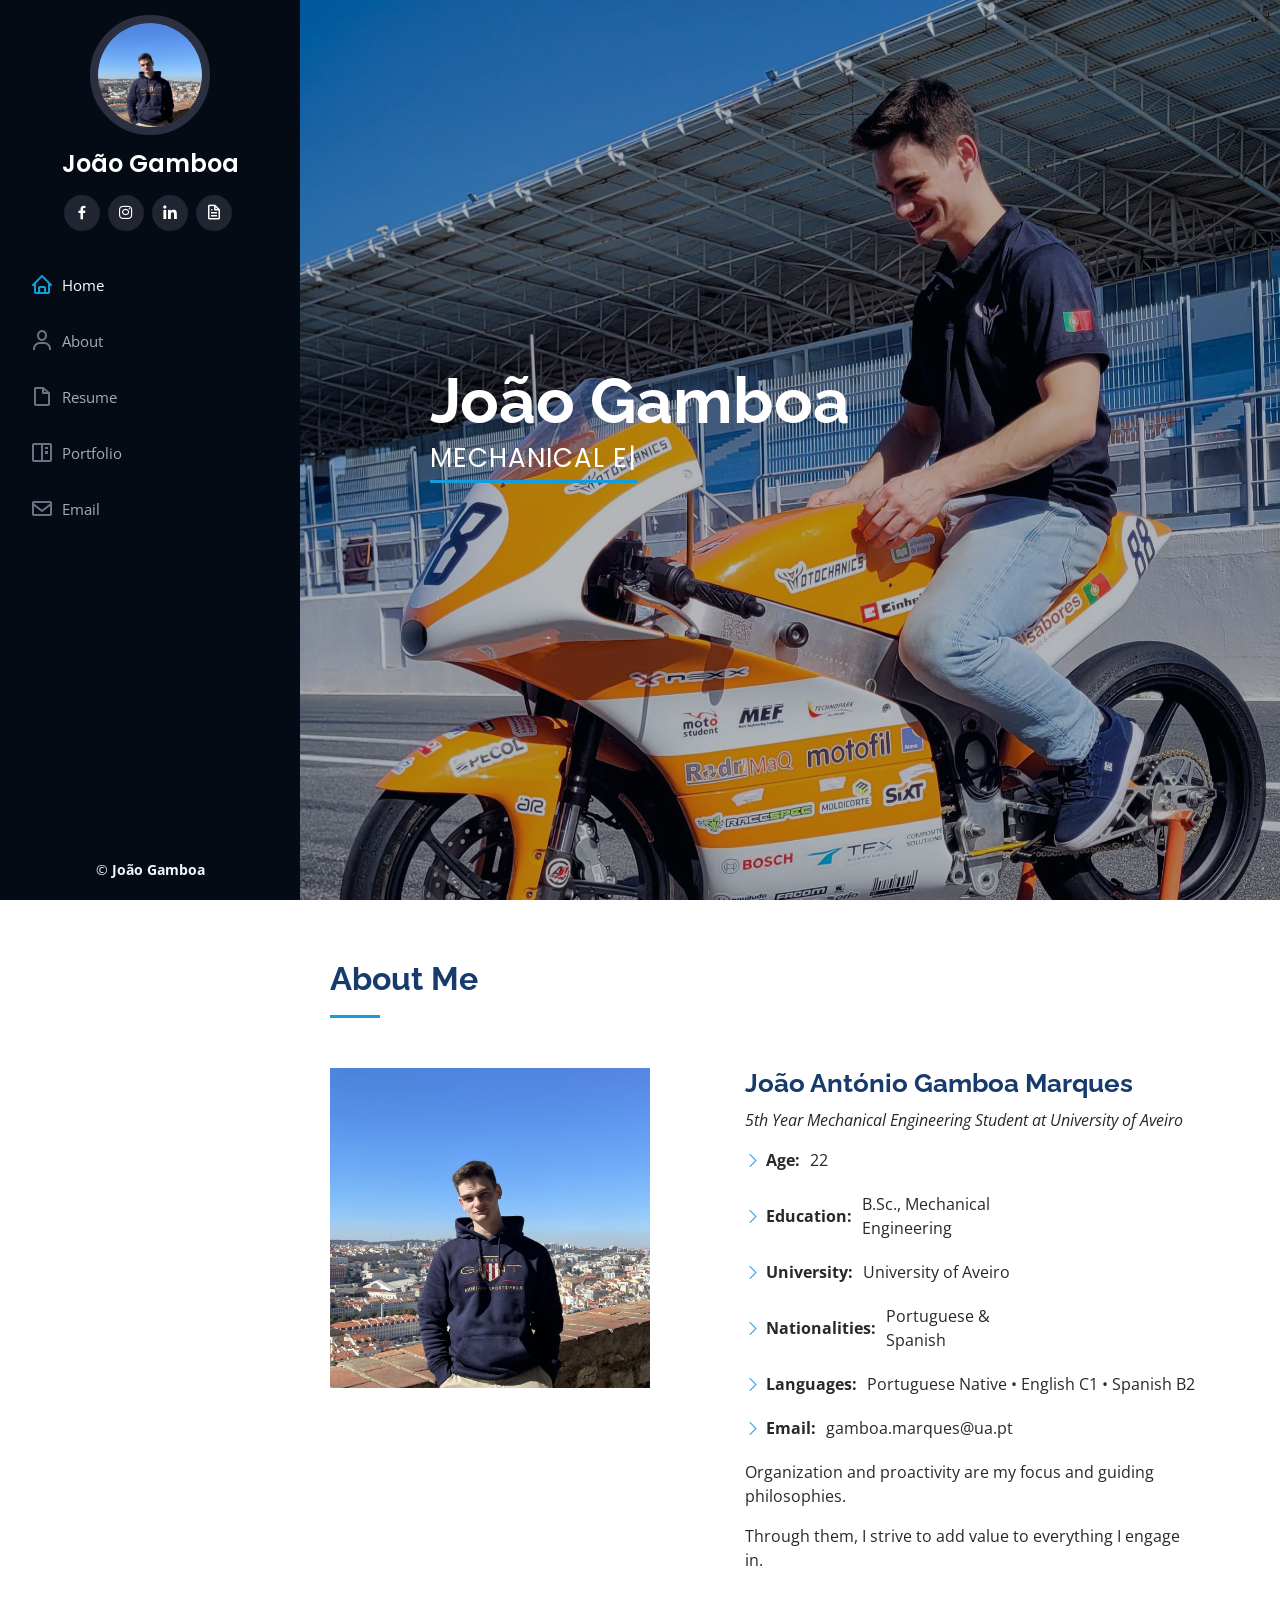
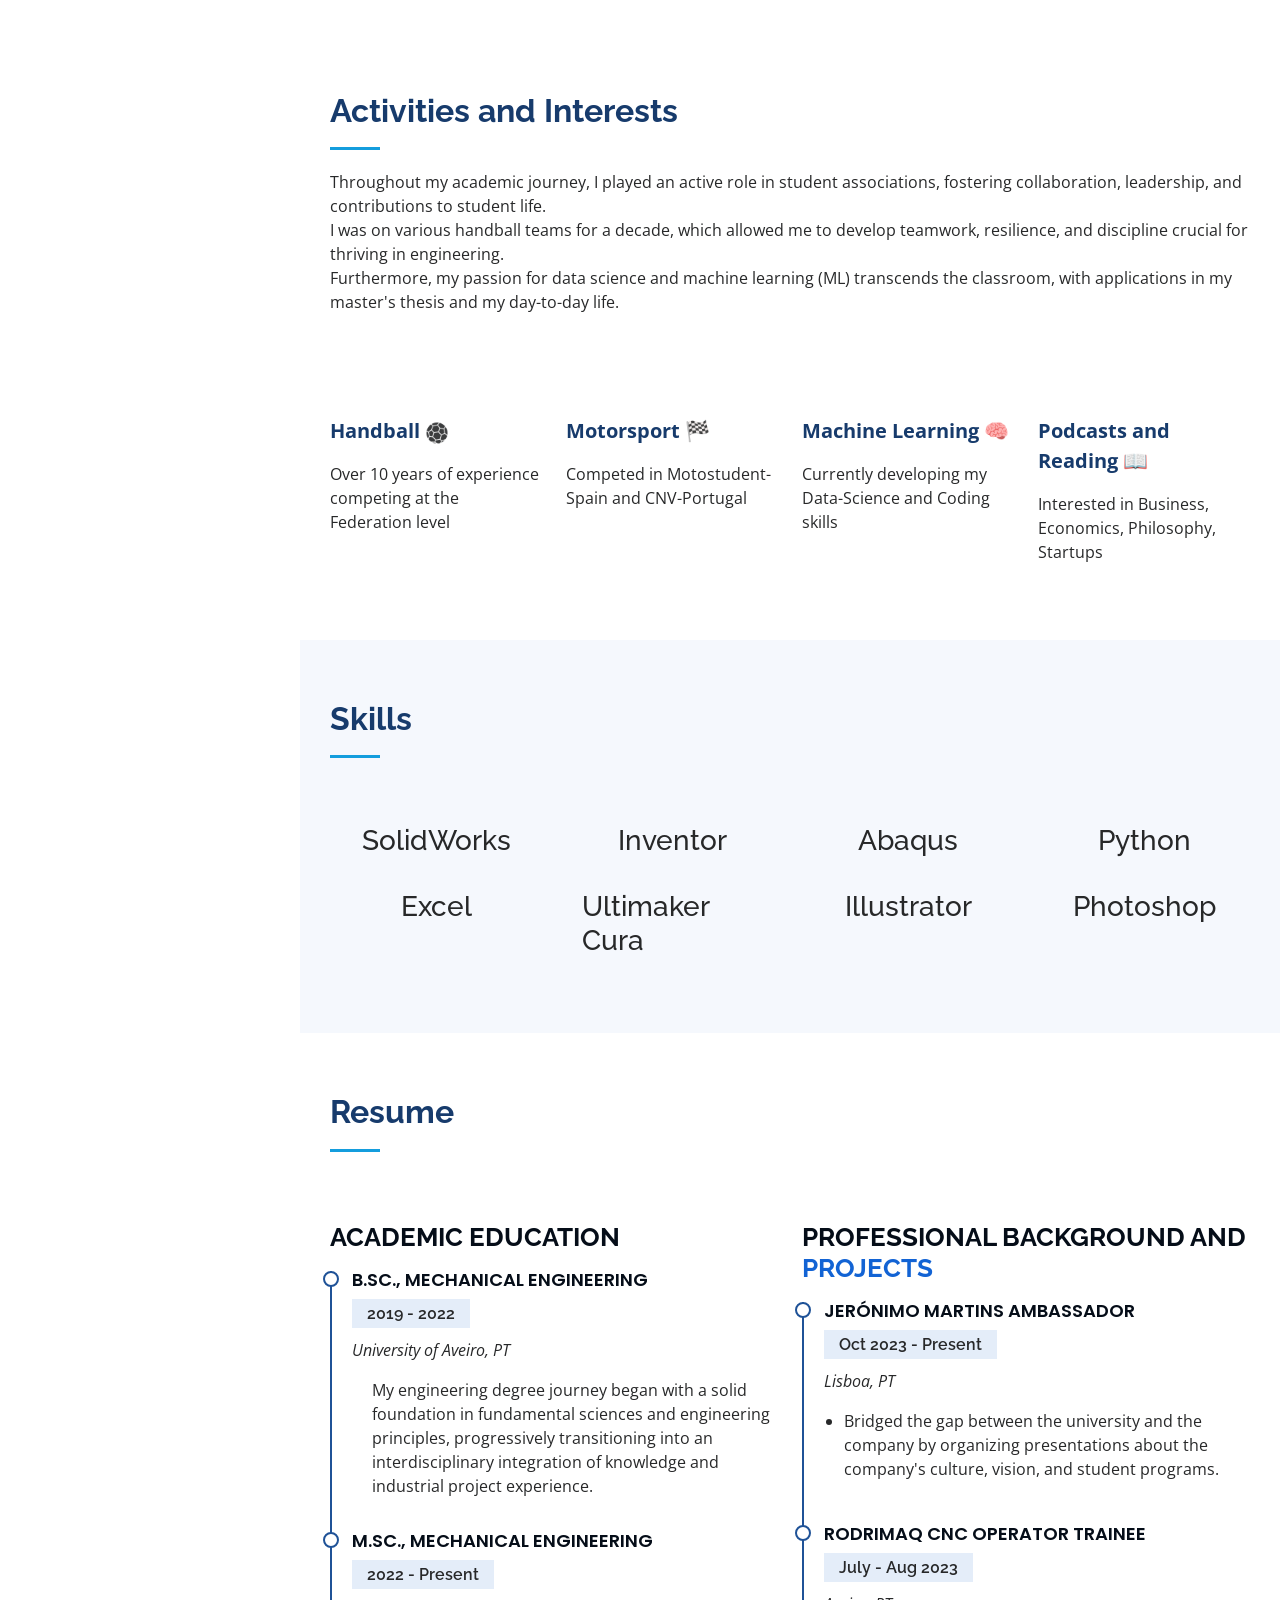
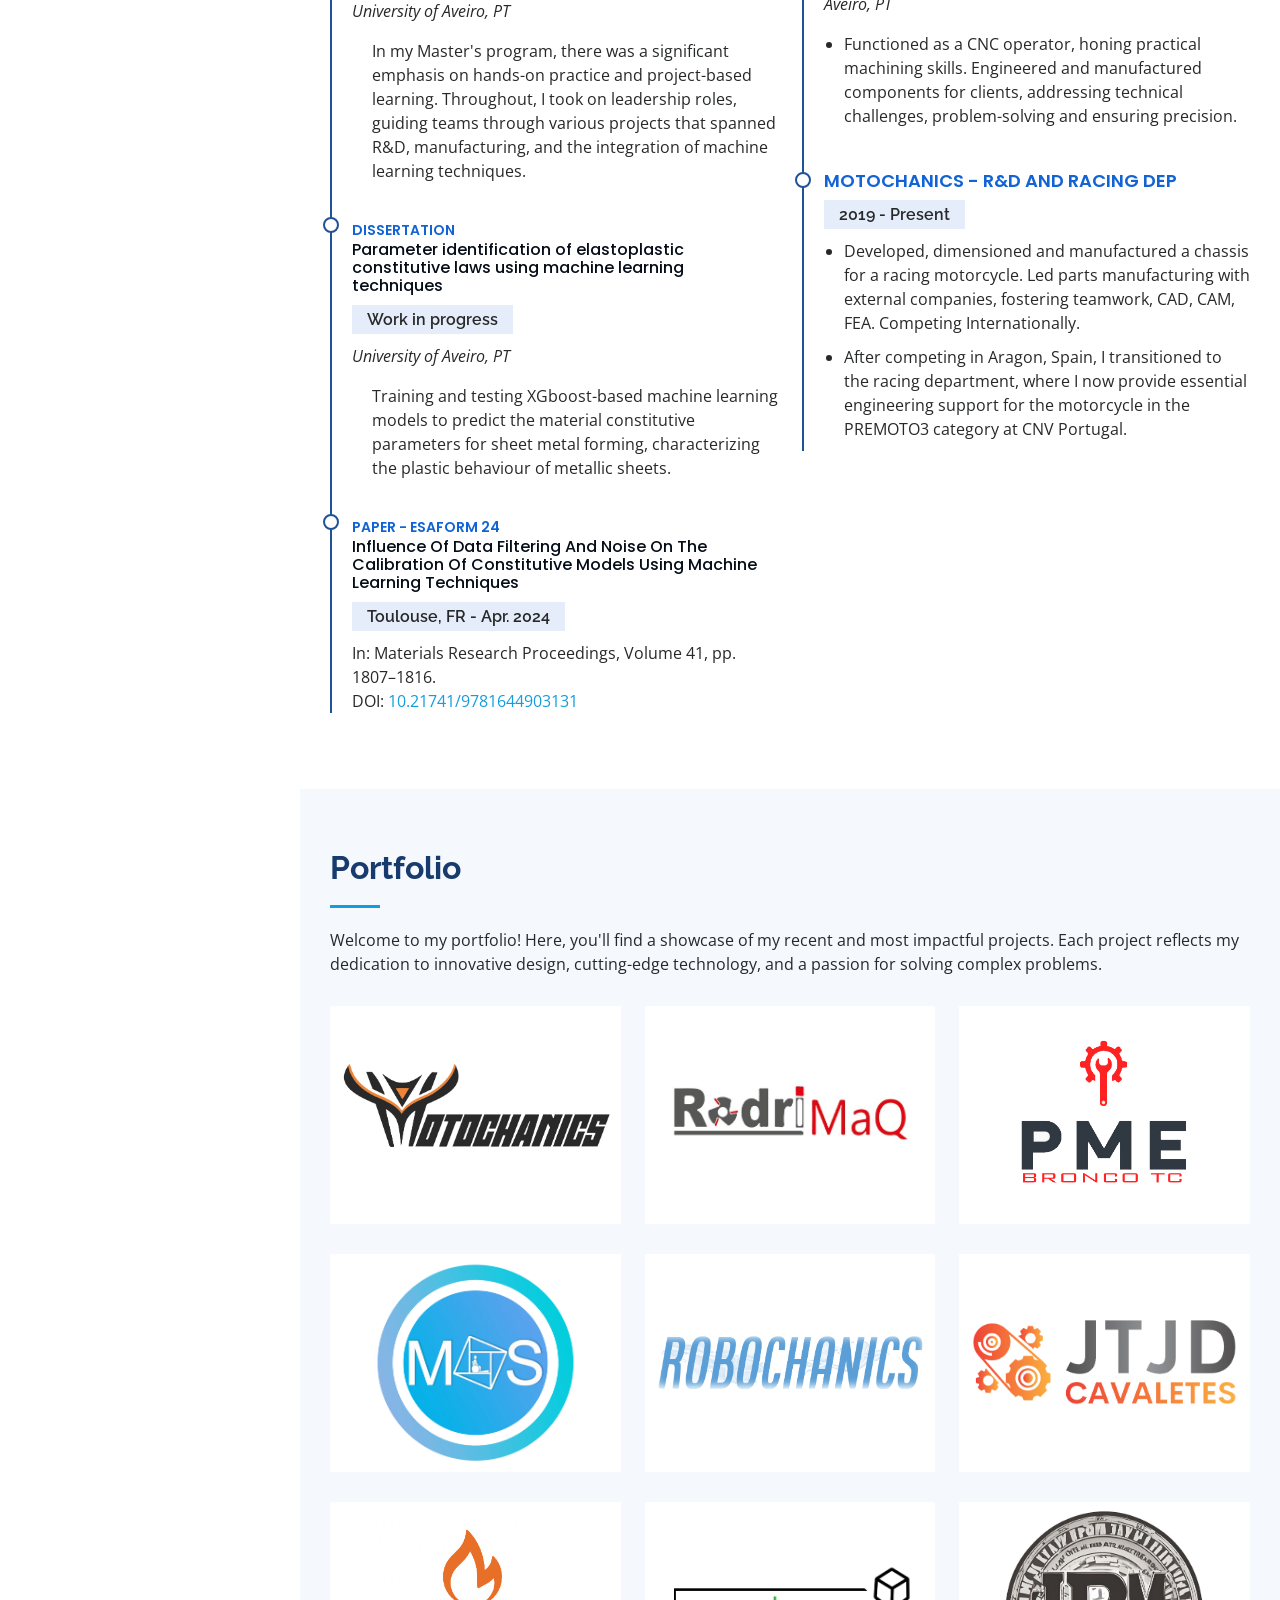
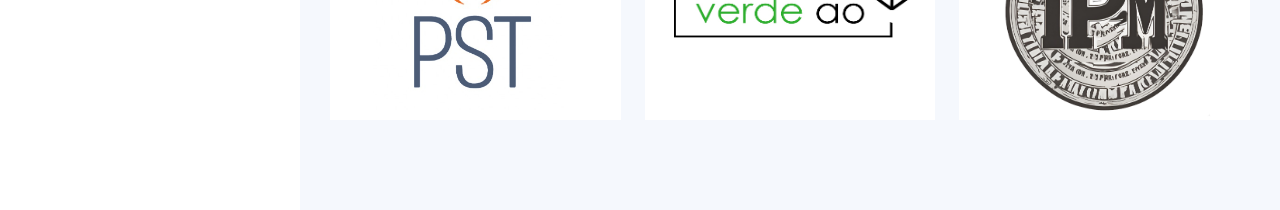
==== index.html @ 4f783ab7 "trtrrt" ====
<!DOCTYPE html>
<html lang="en">

<head>
  

  <meta charset="utf-8">
  <meta content="width=device-width, initial-scale=1.0" name="viewport">

  <title>João Gamboa</title>
  <meta content="" name="description">
  <meta content="" name="keywords">

  <!-- Favicons -->
  <link href="assets/img/favicon.ico" rel="icon">
  <link href="assets/img/apple-touch-icon.png" rel="apple-touch-icon">

  <!-- Google Fonts -->
  <link href="https://fonts.googleapis.com/css?family=Open+Sans:300,300i,400,400i,600,600i,700,700i|Raleway:300,300i,400,400i,500,500i,600,600i,700,700i|Poppins:300,300i,400,400i,500,500i,600,600i,700,700i" rel="stylesheet">

  <!-- Vendor CSS Files -->
  <link href="assets/vendor/aos/aos.css" rel="stylesheet">
  <link href="assets/vendor/bootstrap/css/bootstrap.min.css" rel="stylesheet">
  <link href="assets/vendor/bootstrap-icons/bootstrap-icons.css" rel="stylesheet">
  <link href="assets/vendor/boxicons/css/boxicons.min.css" rel="stylesheet">
  <link href="assets/vendor/glightbox/css/glightbox.min.css" rel="stylesheet">
  <link href="assets/vendor/swiper/swiper-bundle.min.css" rel="stylesheet">

  
  <!-- Template Main CSS File -->
  <link href="assets/css/style.css" rel="stylesheet">

  <!-- =======================================================
  * Template Name: iPortfolio
  * Template URL: https://bootstrapmade.com/iportfolio-bootstrap-portfolio-websites-template/
  * Updated: Mar 17 2024 with Bootstrap v5.3.3
  * Author: BootstrapMade.com
  * License: https://bootstrapmade.com/license/
  ======================================================== -->
</head>

<body>

  <!-- ======= Mobile nav toggle button ======= -->
  <i class="bi bi-list mobile-nav-toggle d-xl-none"></i>

  <!-- ======= Header ======= -->
  <header id="header">
    <div class="d-flex flex-column">

      <div class="profile">
        <img src="assets/img/profile-img.jpeg" alt="" class="img-fluid rounded-circle">
        <h1 class="text-light"><a href="index.html">João Gamboa</a></h1>
        <div class="social-links mt-3 text-center">
          <a href="https://www.facebook.com/joao.gamboa.marques/" class="facebook"><i class="bx bxl-facebook"></i></a>
          <a href="https://www.instagram.com/joao_gamboa/" class="instagram"><i class="bx bxl-instagram"></i></a>
          <a href="https://www.linkedin.com/in/joaogamboam/" class="linkedin"><i class="bx bxl-linkedin"></i></a>
          <!--<a href="mailto:gamboa.marques@ua.pt" class="email"><i class="bx bx-envelope"></i></a>-->
          <a download href="./CV_JoaoGamboa_EN.pdf" class="email"><i class="bx bx-file"></i></a>
        </div>
      </div>

      <nav id="navbar" class="nav-menu navbar">
        <ul>
          <li><a href="#hero" class="nav-link scrollto active"><i class="bx bx-home"></i> <span>Home</span></a></li>
          <li><a href="#about" class="nav-link scrollto"><i class="bx bx-user"></i> <span>About</span></a></li>
          <li><a href="#resume" class="nav-link scrollto"><i class="bx bx-file-blank"></i> <span>Resume</span></a></li>
          <li><a href="#portfolio" class="nav-link scrollto"><i class="bx bx-book-content"></i> <span>Portfolio</span></a></li>
          <li><a href="mailto:gamboa.marques@ua.pt"><i class="bx bx-envelope"></i> <span>Email </span></a></li>
        </ul>
      </nav><!-- .nav-menu -->
    </div>
  </header><!-- End Header -->

  <!-- ======= Hero Section ======= -->
  <section id="hero" class="d-flex flex-column justify-content-center align-items-center">
    <div class="hero-container" data-aos="fade-in">
      <h1>João Gamboa</h1>
      <p><span class="typed" data-typed-items="MECHANICAL ENGINEERING"></span></p>
    </div>
  </section><!-- End Hero -->
 
  <main id="main">

    <!-- ======= About Section ======= -->
    <section id="about" class="about">
      <div class="container">

        <div class="section-title">
          <h2>About Me</h2>
          </div>

        <div class="row">
          <div class="col-lg-4" data-aos="fade-right" >
            <img src="assets/img/profile-img.jpeg" class="img-fluid" alt="" style="max-width: 110%; height: auto;">
          </div>
          <div class="col-lg-6 pt-4 pt-lg-0 content" data-aos="fade-left" style="margin-left: 100px;">     
            <h3>João António Gamboa Marques</h3>
            <p class="fst-italic">
              5th Year Mechanical Engineering Student at University of Aveiro
            </p>
            <div class="row">
              <div class="col-lg-8">
                <ul>
                  <li><i class="bi bi-chevron-right"></i> <strong>Age:</strong> <span>22</span></li>
                  <li><i class="bi bi-chevron-right"></i> <strong>Education:</strong> <span>B.Sc., Mechanical Engineering</span></li>
                  <li><i class="bi bi-chevron-right"></i> <strong>University:</strong> <span>University of Aveiro</span></li>
                  </ul>
              </div>
              <div class="col-lg-8">
                <ul>
                  <li><i class="bi bi-chevron-right"></i> <strong>Nationalities:</strong>Portuguese & Spanish<span></span></li>
                  <li>
                    <i class="bi bi-chevron-right"></i>
                    <strong>Languages:</strong>
                    <span style="white-space: nowrap;">Portuguese Native • English C1 • Spanish B2</span>
                  </li>
                  <li><i class="bi bi-chevron-right"></i> <strong>Email:</strong> <span>gamboa.marques@ua.pt</span></li>
                  </ul>
              </div>
            </div>
            <p>
              
              Organization and proactivity are my focus and guiding philosophies. 
            <p>
              Through them, I strive to add value to everything I engage in.
          </div>
        </div>

      </div>
    </section><!-- End About Section -->

    <!-- ======= Facts Section ======= -->
    <section id="interests" class="interests" >
      <div class="container">

        <div class="section-title" >
          <h2>Activities and Interests</h2>
            <p><div class="activities-text" data-aos="fade-up">
              Throughout my academic journey, I played an active role in student associations, fostering collaboration, leadership, and contributions to student life.
            <p>I was on various handball teams for a decade, which allowed me to develop teamwork, resilience, and discipline crucial for thriving in engineering.
            <p>
            <p>
            <p> Furthermore, my passion for data science and machine learning (ML) transcends the classroom, with applications in my master's thesis and my day-to-day life.
            </p></div>  
        </div>
        <br>
        <br>
        <br>
        <div class="row no-gutters">

          <div class="col-lg-3 col-md-6 d-md-flex align-items-md-stretch" data-aos="fade-up">
            <div class="count-box">
              <div class="activities-wrapper">
                <p><strong style="font-size: 20px;color: #173b6c">Handball <img src="assets/img/games.png" alt="handball" ></strong></p>
              </div>  
                <p>Over 10 years of experience competing at the Federation level</p>
            </div>
        </div>
        
        <div class="col-lg-3 col-md-6 d-md-flex align-items-md-stretch" data-aos="fade-up" data-aos-delay="100">
            <div class="count-box">
                <p><strong style="font-size: 20px;color: #173b6c";>Motorsport 🏁</strong></p>
                <p>Competed in Motostudent-Spain and CNV-Portugal</p>
            </div>
        </div>
        
        <div class="col-lg-3 col-md-6 d-md-flex align-items-md-stretch" data-aos="fade-up" data-aos-delay="200">
            <div class="count-box">
                <p><strong style="font-size: 20px;color: #173b6c">Machine Learning 🧠</strong></p>
                <p>Currently developing my Data-Science and Coding skills</p>
            </div>
        </div>
        
        <div class="col-lg-3 col-md-6 d-md-flex align-items-md-stretch" data-aos="fade-up" data-aos-delay="300">
            <div class="count-box">
                <p><strong style="font-size: 20px;color: #173b6c">Podcasts and Reading 📖</strong></p>
                <p>Interested in Business, Economics, Philosophy, Startups</p>
            </div>
        </div>    
        </div>
        

      </div>
    </section><!-- End Facts Section -->

      <!-- ======= Skills Section ======= -->
      <section id="skills" class="skills section-bg">
        <div class="container">

          <div class="section-title">
            <h2>Skills</h2>
          </div>

          <div class="row skills-content">

            <div class="col-lg-3 col-md-6" data-aos="fade-up">
              <div class="skill-box ">
                <div class="icon-box">
                  <h3>SolidWorks</h3>
                </div>
              </div>
            </div>

            <div class="col-lg-3 col-md-6" data-aos="fade-up" >
              <div class="skill-box ">
                <div class="icon-box">
                  <h3>Inventor</h3>
                </div>
              </div>
            </div>

            <div class="col-lg-3 col-md-6" data-aos="fade-up">
              <div class="skill-box ">
                <div class="icon-box">
                  <h3>Abaqus</h3>
                </div>
              </div>
            </div>

            <div class="col-lg-3 col-md-6" data-aos="fade-up">
              <div class="skill-box ">
                <div class="icon-box">
                  <h3>Python</h3>
                </div>
              </div>
            </div>

            <div class="col-lg-3 col-md-6" data-aos="fade-up">
              <div class="skill-box ">
                <div class="icon-box">
                 <h3>Excel</h3>
                </div>
              </div>
            </div>

            <div class="col-lg-3 col-md-6" data-aos="fade-up">
              <div class="skill-box ">
                <div class="icon-box">
                  <h3>Ultimaker Cura</h3>
                </div>
              </div>
            </div>

            <div class="col-lg-3 col-md-6" data-aos="fade-up">
              <div class="skill-box ">
                <div class="icon-box">
                  <h3>Illustrator</h3>
                </div>
              </div>
            </div>

            <div class="col-lg-3 col-md-6" data-aos="fade-up">
              <div class="skill-box ">
                <div class="icon-box">
                  <h3>Photoshop</h3>
                </div>
              </div>
            </div>

          </div>
        </div>
      </section><!-- End Skills Section -->



    <!-- ======= Resume Section ======= -->
    <section id="resume" class="resume">
      <div class="container">

        <div class="section-title">
          <h2>Resume</h2>
          <p>

          </div>

        <div class="row">
          <div class="col-lg-6" data-aos="fade-up">
          
            <h3 class="resume-title">ACADEMIC EDUCATION</h3>
            <div class="resume-item">
              <h4>B.Sc., Mechanical Engineering</h4>
              <h5>2019 - 2022</h5>
              <p><em>University of Aveiro, PT</em></p>
              <ul>
              <p>My engineering degree journey began with a solid foundation in fundamental sciences and engineering principles, progressively transitioning into an interdisciplinary integration of knowledge and industrial project experience.
              </ul>
              </div>

            <div class="resume-item">
              <h4>M.Sc., Mechanical Engineering</h4>
              <h5>2022 - Present</h5>
              <p><em>University of Aveiro, PT</em></p>
              <ul>
              <p>In my Master's program, there was a significant emphasis on hands-on practice and project-based learning.
                 Throughout, I took on leadership roles, guiding teams through various projects that spanned R&D, manufacturing, and the integration of machine learning techniques.
                </ul>
                </div>

            <div class="resume-item">
              <h8>Dissertation</h8>
              <h6>Parameter identification of elastoplastic constitutive laws using machine learning techniques</h6>
              <h5>Work in progress</h5>
              <p><em>University of Aveiro, PT</em></p>
              <ul>
              <p>Training and testing XGboost-based machine learning models to predict the material constitutive parameters for sheet metal forming, characterizing the plastic behaviour of metallic sheets.
              </ul>
            </div>

            <div class="resume-item">
              <h8>Paper - ESAFORM 24</h8>
              <h6>Influence Of Data Filtering And Noise On The Calibration Of 
                Constitutive Models Using Machine Learning Techniques</h6>
              <h5>Toulouse, FR - Apr. 2024</h5>
              
              <p>In: Materials Research Proceedings, Volume 41, pp. 1807–1816.<br>
                DOI: <a href="https://doi.org/10.21741/9781644903131">10.21741/9781644903131</a></p>
            </div>

          </div>




          
          <div class="col-lg-6" data-aos="fade-up" data-aos-delay="100">
            <h3 class="resume-title">PROFESSIONAL BACKGROUND AND <span class="grey-text">PROJECTS</span></h3>

            <div class="resume-item">
              <h4>Jerónimo Martins Ambassador</h4>
              <h5>Oct 2023 - Present</h5>
              <p><em>Lisboa, PT </em></p>
              <ul>
                <li>Bridged the gap between the university and the company by
                  organizing presentations about the company's culture, vision, and
                  student programs.
                  </li>
                
              </ul>
            </div>


            <div class="resume-item">
              <h4>Rodrimaq CNC Operator Trainee</h4>
              <h5>July - Aug 2023</h5>
              <p><em>Aveiro, PT</em></p>
              <ul>
                <li>Functioned as a CNC operator, honing practical machining skills.
                  Engineered and manufactured components for clients, addressing
                  technical challenges, problem-solving and ensuring precision.                  
                  </li>
                  
              </ul>
            </div>


            <div class="resume-item">
              <h4><span class="grey-text">Motochanics - R&D and Racing Dep</span></h4>
              <h5>2019 - Present</h5>
               <ul>
                <li>Developed, dimensioned and manufactured a chassis for a racing
                  motorcycle. Led parts manufacturing with external companies,
                  fostering teamwork, CAD, CAM, FEA. Competing Internationally.                  
                  </li>
                  <li>
                    After competing in Aragon, Spain, I transitioned to the racing department, where I now provide essential engineering support for the motorcycle in the PREMOTO3 category at CNV Portugal.
                  </li>
              </ul>
            </div>


          </div>
        </div>

      </div>
    </section><!-- End Resume Section -->

    <!-- ======= Portfolio Section ======= define resolution entry 800x600 and inside 800x600 -->
    <section id="portfolio" class="portfolio section-bg">
      <div class="container">

        <div class="section-title">
          <h2>Portfolio</h2>
          <p>Welcome to my portfolio! Here, you'll find a showcase of my recent and most impactful projects. Each project reflects my dedication to innovative design, cutting-edge technology, and a passion for solving complex problems.</div>

        <div class="row portfolio-container" data-aos="fade-up" data-aos-delay="100">

          <div class="col-lg-4 col-md-6 portfolio-item filter-app">
            <div class="portfolio-wrap" onclick="location.href='1Motochanics.html'">
              <img src="assets/img/portfolio/motochanics.jpg" class="img-fluid" alt="">
              
            </div>
          </div>

          <div class="col-lg-4 col-md-6 portfolio-item filter-web">
            <div class="portfolio-wrap" onclick="location.href='2Rodrimaq.html'">
              <img src="assets/img/portfolio/rodrimaq.jpg" class="img-fluid" alt="">
              
            </div>
          </div>

          <div class="col-lg-4 col-md-6 portfolio-item filter-app">
            <div class="portfolio-wrap" onclick="location.href='3FordBronco.html'">
              <img src="assets/img/portfolio/PME.png" class="img-fluid" alt="">
              
            </div>
          </div>

          <div class="col-lg-4 col-md-6 portfolio-item filter-card">
            <div class="portfolio-wrap" onclick="location.href='4Robo.html'">
              <img src="assets/img/portfolio/robochanics.png" class="img-fluid" alt="">
              
            </div>
          </div>

          <div class="col-lg-4 col-md-6 portfolio-item filter-web">
            <div class="portfolio-wrap" onclick="location.href='5MOS.html'">
              <img src="assets/img/portfolio/mos.jpg" class="img-fluid" alt="">
              
            </div>
          </div>

          <div class="col-lg-4 col-md-6 portfolio-item filter-app">
            <div class="portfolio-wrap" onclick="location.href='6Elevator.html'">
              <img src="assets/img/portfolio/jtjd.jpg" class="img-fluid" alt="">
              
            </div>
          </div>

          <div class="col-lg-4 col-md-6 portfolio-item filter-card">
            <div class="portfolio-wrap" onclick="location.href='8Horta.html'">
              <img src="assets/img/portfolio/verde.jpg" class="img-fluid" alt="">
              
            </div>
          </div>

          <div class="col-lg-4 col-md-6 portfolio-item filter-card">
            <div class="portfolio-wrap" onclick="location.href='9Redutor.html'">
              <img src="assets/img/portfolio/ipm.jpg" class="img-fluid" alt="">
              
            </div>
          </div>

          <div class="col-lg-4 col-md-6 portfolio-item filter-web">
            <div class="portfolio-wrap" onclick="location.href='7PST.html'">
              <img src="assets/img/portfolio/pst.jpg" class="img-fluid" alt="">
              
            </div>
          </div>

        </div>

      </div>
    </section><!-- End Portfolio Section -->



  </main><!-- End #main -->

  <!-- ======= Footer ======= -->
  <footer id="footer">
    <div class="container">
      <div class="copyright">
        &copy;  <strong><span>João Gamboa</span></strong>
      </div>
      <div class="credits">
        <!-- All the links in the footer should remain intact. -->
        <!-- You can delete the links only if you purchased the pro version. -->
        <!-- Licensing information: https://bootstrapmade.com/license/ -->
        <!-- Purchase the pro version with working PHP/AJAX contact form: https://bootstrapmade.com/iportfolio-bootstrap-portfolio-websites-template/ -->
        
      </div>
    </div>
  </footer><!-- End  Footer -->

  <a href="#" class="back-to-top d-flex align-items-center justify-content-center"><i class="bi bi-arrow-up-short"></i></a>

  <!-- Vendor JS Files -->
  <script src="assets/vendor/purecounter/purecounter_vanilla.js"></script>
  <script src="assets/vendor/aos/aos.js"></script>
  <script src="assets/vendor/bootstrap/js/bootstrap.bundle.min.js"></script>
  <script src="assets/vendor/glightbox/js/glightbox.min.js"></script>
  <script src="assets/vendor/isotope-layout/isotope.pkgd.min.js"></script>
  <script src="assets/vendor/swiper/swiper-bundle.min.js"></script>
  <script src="assets/vendor/typed.js/typed.umd.js"></script>
  <script src="assets/vendor/waypoints/noframework.waypoints.js"></script>
  <script src="assets/vendor/php-email-form/validate.js"></script>

  <!-- Template Main JS File -->
  <script src="assets/js/main.js"></script>

</body>

</html>
---- assets/css/style.css ----
/**
* Template Name: iPortfolio
* Template URL: https://bootstrapmade.com/iportfolio-bootstrap-portfolio-websites-template/
* Updated: Mar 17 2024 with Bootstrap v5.3.3
* Author: BootstrapMade.com
* License: https://bootstrapmade.com/license/
*/

/*--------------------------------------------------------------
# General
--------------------------------------------------------------*/
body {
  font-family: "Open Sans", sans-serif;
  color: #272829;
}

a {
  color: #149ddd;
  text-decoration: none;
}

a:hover {
  color: #37b3ed;
  text-decoration: none;
}

h1,
h2,
h3,
h4,
h5,
h6 {
  font-family: "Raleway", sans-serif;
}

/*--------------------------------------------------------------
# Back to top button
--------------------------------------------------------------*/
.back-to-top {
  position: fixed;
  visibility: hidden;
  opacity: 0;
  right: 15px;
  bottom: 15px;
  z-index: 996;
  background: #149ddd;
  width: 40px;
  height: 40px;
  border-radius: 50px;
  transition: all 0.4s;
}

.back-to-top i {
  font-size: 28px;
  color: #fff;
  line-height: 0;
}

.back-to-top:hover {
  background: #2eafec;
  color: #fff;
}

.back-to-top.active {
  visibility: visible;
  opacity: 1;
}

/*--------------------------------------------------------------
# Header
--------------------------------------------------------------*/
#header {
  position: fixed;
  top: 0;
  left: 0;
  bottom: 0;
  width: 300px;
  transition: all ease-in-out 0.5s;
  z-index: 9997;
  transition: all 0.5s;
  padding: 0 15px;
  background: #040b14;
  overflow-y: auto;
}

#header .profile img {
  margin: 15px auto;
  display: block;
  width: 120px;
  border: 8px solid #2c2f3f;
}

#header .profile h1 {
  font-size: 24px;
  margin: 0;
  padding: 0;
  font-weight: 600;
  -moz-text-align-last: center;
  text-align-last: center;
  font-family: "Poppins", sans-serif;
}

#header .profile h1 a,
#header .profile h1 a:hover {
  color: #fff;
  text-decoration: none;
}

#header .profile .social-links a {
  font-size: 18px;
  display: inline-block;
  background: #212431;
  color: #fff;
  line-height: 1;
  padding: 8px 0;
  margin-right: 4px;
  border-radius: 50%;
  text-align: center;
  width: 36px;
  height: 36px;
  transition: 0.3s;
}

#header .profile .social-links a:hover {
  background: #149ddd;
  color: #fff;
  text-decoration: none;
}

#main {
  margin-left: 300px;
}

.container,
.container-fluid {
  padding-left: 30px;
  padding-right: 30px;
}

@media (max-width: 1199px) {
  #header {
    left: -300px;
  }

  #main {
    margin-left: 0;
  }

  .container,
  .container-fluid {
    padding-left: 12px;
    padding-right: 12px;
  }
}

/*--------------------------------------------------------------
# Navigation Menu
--------------------------------------------------------------*/
/* Desktop Navigation */
.nav-menu {
  padding: 30px 0 0 0;
}

.nav-menu * {
  margin: 0;
  padding: 0;
  list-style: none;
}

.capabilities li {
  margin-bottom: 10px; /* Adjust the value to your preference */
}


.nav-menu>ul>li {
  position: relative;
  white-space: nowrap;
}

.nav-menu a,
.nav-menu a:focus {
  display: flex;
  align-items: center;
  color: #a8a9b4;
  padding: 12px 15px;
  margin-bottom: 8px;
  transition: 0.3s;
  font-size: 15px;
}

.nav-menu a i,
.nav-menu a:focus i {
  font-size: 24px;
  padding-right: 8px;
  color: #6f7180;
}

.nav-menu a:hover,
.nav-menu .active,
.nav-menu .active:focus,
.nav-menu li:hover>a {
  text-decoration: none;
  color: #fff;
}

.nav-menu a:hover i,
.nav-menu .active i,
.nav-menu .active:focus i,
.nav-menu li:hover>a i {
  color: #149ddd;
}

/* Mobile Navigation */
.mobile-nav-toggle {
  position: fixed;
  right: 15px;
  top: 15px;
  z-index: 9998;
  border: 0;
  font-size: 24px;
  transition: all 0.4s;
  outline: none !important;
  background-color: #149ddd;
  color: #fff;
  width: 40px;
  height: 40px;
  display: inline-flex;
  align-items: center;
  justify-content: center;
  line-height: 0;
  border-radius: 50px;
  cursor: pointer;
}

.mobile-nav-active {
  overflow: hidden;
}

.mobile-nav-active #header {
  left: 0;
}

/*--------------------------------------------------------------
# Hero Section
--------------------------------------------------------------*/
#hero {
  width: 100%;
  height: 100vh;
  background: url("../img/hero-bg.jpeg") top center;
  background-size: cover;
}

#hero:before {
  content: "";
  background: rgba(5, 13, 24, 0.3);
  position: absolute;
  bottom: 0;
  top: 0;
  left: 0;
  right: 0;
  z-index: 1;
}

#hero .hero-container {
  position: relative;
  z-index: 2;
  min-width: 300px;
}

#hero h1 {
  margin: 0 0 10px 0;
  font-size: 64px;
  font-weight: 700;
  line-height: 56px;
  color: #fff;
}

#hero p {
  color: #fff;
  margin-bottom: 50px;
  font-size: 26px;
  font-family: "Poppins", sans-serif;
}

#hero p span {
  color: #fff;
  padding-bottom: 4px;
  letter-spacing: 1px;
  border-bottom: 3px solid #149ddd;
}

@media (min-width: 1024px) {
  #hero {
    background-attachment: fixed;
  }
}

@media (max-width: 768px) {
  #hero h1 {
    font-size: 28px;
    line-height: 36px;
  }

  #hero h2 {
    font-size: 18px;
    line-height: 24px;
    margin-bottom: 30px;
  }
}

/*--------------------------------------------------------------
# Sections General
--------------------------------------------------------------*/
section {
  padding: 60px 0;
  overflow: hidden;
}

.section-bg {
  background: #f5f8fd;
}

.section-title {
  padding-bottom: 30px;
}

.section-title h2 {
  font-size: 32px;
  font-weight: bold;
  margin-bottom: 20px;
  padding-bottom: 20px;
  position: relative;
  color: #173b6c;
}

.section-title h2::after {
  content: "";
  position: absolute;
  display: block;
  width: 50px;
  height: 3px;
  background: #149ddd;
  bottom: 0;
  left: 0;
}

.section-title p {
  margin-bottom: 0;
}

/*--------------------------------------------------------------
# About
--------------------------------------------------------------*/
.about .content h3 {
  font-weight: 700;
  font-size: 26px;
  color: #173b6c;
}

.about .content ul {
  list-style: none;
  padding: 0;
}

.about .content ul li {
  margin-bottom: 20px;
  display: flex;
  align-items: center;
}

.about .content ul strong {
  margin-right: 10px;
}

.about .content ul i {
  font-size: 16px;
  margin-right: 5px;
  color: #149ddd;
  line-height: 0;
}

.about .content p:last-child {
  margin-bottom: 0;
}
.content {
  display: flex;
  flex-direction: column;
  justify-content: space-between;
}
/*--------------------------------------------------------------
# Facts
--------------------------------------------------------------*/
.facts {
  padding-bottom: 30px;
}

.activities-text {
  }


.activities-wrapper {
  display: flex; align-items: center;
}

.activities-wrapper img {
  width: 15%; 
  height: 15%;
}

.facts .count-box {
  padding: 30px;
  width: 100%;
}

.facts .count-box i {
  display: block;
  font-size: 44px;
  color: #149ddd;
  float: left;
  line-height: 0;
}

.facts .count-box span {
  font-size: 48px;
  line-height: 40px;
  display: block;
  font-weight: 700;
  color: #050d18;
  margin-left: 60px;
}

.facts .count-box p {
  padding: 15px 0 0 0;
  margin: 0 0 0 60px;
  font-family: "Raleway", sans-serif;
  font-size: 14px;
  color: #122f57;
}

.facts .count-box a {
  font-weight: 600;
  display: block;
  margin-top: 20px;
  color: #122f57;
  font-size: 15px;
  font-family: "Poppins", sans-serif;
  transition: ease-in-out 0.3s;
}

.facts .count-box a:hover {
  color: #1f5297;
}

/*--------------------------------------------------------------
# Skills
--------------------------------------------------------------*/
.skills .progress {
  height: 60px;
  display: block;
  background: none;
  border-radius: 0;
}

.icon-box:hover{
  background-color: #d5e6ff;

}

.icon-box{
  padding: 1rem;
  display: flex; 
  transition: background-color ease-in-out 0.3s;
  align-items: center;
  justify-content: center;
  }

.icon-box h3{
  margin: 0 !important;
}
/*--------------------------------------------------------------
# Resume
--------------------------------------------------------------*/
.resume .resume-title {
  font-size: 26px;
  font-weight: 700;
  margin-top: 20px;
  margin-bottom: 20px;
  color: #050d18;
}
/*--------------------------------------------------------------
# Resume
--------------------------------------------------------------*/


/* Scale down the size of all portfolio images */
.portfolio-details img {
  max-width: 80%; /* Adjust the percentage to scale down the images */
  height: auto;
  margin: 0 auto; /* Center the images */
  display: block; /* Ensure the images are treated as block elements */
}

/* Center the swiper slides */
.portfolio-details-slider .swiper-slide {
  display: flex;
  justify-content: center;
  align-items: center;
}



/* Restrict the width of the text container */
.portfolio-description {
  max-width: 500px; /* Adjust this value as needed */
  margin: 0 auto;
}

/* Ensure text and image containers take full height of the row */
.portfolio-details .col-lg-6 {
  display: flex;
  align-items: center;
}



/*--------------------------------------------------------------
# Resume
--------------------------------------------------------------*/
.resume .resume-item {
  padding: 0 0 20px 20px;
  margin-top: -2px;
  border-left: 2px solid #1f5297;
  position: relative;
}

.resume .resume-item h4 {
  line-height: 18px;
  font-size: 18px;
  font-weight: 600;
  text-transform: uppercase;
  font-family: "Poppins", sans-serif;
  color: #050d18;
  margin-bottom: 10px;
}

/* Scale down the size of all portfolio images */
.portfolio-details img {
  max-width: 100%; /* Scale down by adjusting the percentage */
  height: auto;
  margin: 0 auto; /* Center the images */
  display: block; /* Ensure the images are treated as block elements */
}

/* Center the swiper slides */
.portfolio-details-slider .swiper-slide {
  display: flex;
  justify-content: center;
  align-items: center;
}



.resume .resume-item h5 {
  font-size: 16px;
  background: #e4edf9;
  padding: 5px 15px;
  display: inline-block;
  font-weight: 600;
  margin-bottom: 10px;
}

.grey-text {
  color:#1263d4;
}



.resume .resume-item h6 {
  line-height: 18px;
  font-size: 16px;
  font-weight: 500;
  text-transform: ;
  font-family: "Poppins", sans-serif;
  color: #050d18;
  margin-bottom: 10px;
}

.resume .resume-item h8 {
  line-height: 18px;
  font-size: 14px;
  font-weight: 600;
  text-transform: uppercase;
  font-family: "Poppins", sans-serif;
  color: #1263d4;
  margin-bottom: 10px;
}

.resume .resume-item h9 {
  line-height: 18px;
  font-size: 18px;
  font-weight: 500;
  text-transform: uppercase;
  font-family: "Poppins", sans-serif;
  color: #1263d4;
  margin-bottom: 10px;
}

.resume .resume-item ul {
  padding-left: 20px;
}

.resume .resume-item ul li {
  padding-bottom: 10px;
}

.resume .resume-item:last-child {
  padding-bottom: 0;
}

.resume .resume-item::before {
  content: "";
  position: absolute;
  width: 16px;
  height: 16px;
  border-radius: 50px;
  left: -9px;
  top: 0;
  background: #fff;
  border: 2px solid #1f5297;
}

/*--------------------------------------------------------------
# Portfolio
--------------------------------------------------------------*/
.portfolio .portfolio-item {
  margin-bottom: 30px;
}

.portfolio #portfolio-flters {
  padding: 0;
  margin: 0 auto 35px auto;
  list-style: none;
  text-align: center;
  background: #fff;
  border-radius: 50px;
  padding: 2px 15px;
}

.portfolio #portfolio-flters li {
  cursor: pointer;
  display: inline-block;
  padding: 10px 15px 8px 15px;
  font-size: 14px;
  font-weight: 600;
  line-height: 1;
  text-transform: uppercase;
  color: #272829;
  margin-bottom: 5px;
  transition: all 0.3s ease-in-out;
}

.portfolio #portfolio-flters li:hover,
.portfolio #portfolio-flters li.filter-active {
  color: #149ddd;
}

.portfolio #portfolio-flters li:last-child {
  margin-right: 0;
}

.portfolio .portfolio-wrap {
  transition: 0.3s;
  position: relative;
  overflow: hidden;
  z-index: 1;
}

.portfolio .portfolio-wrap::before {
  content: "";
  background: rgba(255, 255, 255, 0.5);
  position: absolute;
  left: 0;
  right: 0;
  top: 0;
  bottom: 0;
  transition: all ease-in-out 0.3s;
  z-index: 2;
  opacity: 0;
}

.portfolio .portfolio-wrap .portfolio-links {
  opacity: 1;
  left: 0;
  right: 0;
  bottom: -60px;
  z-index: 3;
  position: absolute;
  transition: all ease-in-out 0.3s;
  display: flex;
  justify-content: center;
}

.portfolio .portfolio-wrap .portfolio-links a {
  color: #fff;
  font-size: 28px;
  text-align: center;
  background: rgba(20, 157, 221, 0.75);
  transition: 0.3s;
  width: 50%;
}

.portfolio .portfolio-wrap .portfolio-links a:hover {
  background: rgba(20, 157, 221, 0.95);
}

.portfolio .portfolio-wrap .portfolio-links a+a {
  border-left: 1px solid #37b3ed;
}

.portfolio .portfolio-wrap:hover::before {
  top: 0;
  left: 0;
  right: 0;
  bottom: 0;
  opacity: 1;
  cursor:pointer;
}

.portfolio .portfolio-wrap:hover .portfolio-links {
  opacity: 1;
  bottom: 0;
}

/*--------------------------------------------------------------
# Portfolio Details
--------------------------------------------------------------*/
.portfolio-details {
  padding-top: 40px;
}

.portfolio-details .portfolio-details-slider img {
  width: 100%;
}

.portfolio-details .portfolio-details-slider .swiper-pagination {
  margin-top: 20px;
  position: relative;
}

.portfolio-details .portfolio-details-slider .swiper-pagination .swiper-pagination-bullet {
  width: 12px;
  height: 12px;
  background-color: #fff;
  opacity: 1;
  border: 1px solid #149ddd;
}

.portfolio-details .portfolio-details-slider .swiper-pagination .swiper-pagination-bullet-active {
  background-color: #149ddd;
}

.portfolio-details .portfolio-info {
  padding: 30px;
  box-shadow: 0px 0 30px rgba(5, 13, 24, 0.08);
}

.portfolio-details .portfolio-info h3 {
  font-size: 22px;
  font-weight: 700;
  margin-bottom: 20px;
  padding-bottom: 20px;
  border-bottom: 1px solid #eee;
}

.portfolio-details .portfolio-info ul {
  list-style: none;
  padding: 0;
  font-size: 15px;
}

.portfolio-details .portfolio-info ul li+li {
  margin-top: 10px;
}

.portfolio-details .portfolio-description {
  padding-top: 30px;
}

.portfolio-details .portfolio-description h2 {
  font-size: 26px;
  font-weight: 700;
  margin-bottom: 20px;
  
}

.portfolio-details .portfolio-description p {
  padding: 0;
}

/*--------------------------------------------------------------
# Services
--------------------------------------------------------------*/
.services .icon-box {
  margin-bottom: 20px;
}

.services .icon {
  float: left;
  display: flex;
  align-items: center;
  justify-content: center;
  width: 54px;
  height: 54px;
  background: #149ddd;
  border-radius: 50%;
  transition: 0.5s;
  border: 1px solid #149ddd;
}

.services .icon i {
  color: #fff;
  font-size: 24px;
  line-height: 0;
}

.services .icon-box:hover .icon {
  background: #fff;
}

.services .icon-box:hover .icon i {
  color: #149ddd;
}

.services .title {
  margin-left: 80px;
  font-weight: 700;
  margin-bottom: 15px;
  font-size: 18px;
}

.services .title a {
  color: #343a40;
}

.services .title a:hover {
  color: #149ddd;
}

.services .description {
  margin-left: 80px;
  line-height: 24px;
  font-size: 14px;
}

/*--------------------------------------------------------------
# Testimonials
--------------------------------------------------------------*/
.testimonials .testimonials-carousel,
.testimonials .testimonials-slider {
  overflow: hidden;
}

.testimonials .testimonial-item {
  box-sizing: content-box;
  text-align: center;
  min-height: 320px;
}

.testimonials .testimonial-item .testimonial-img {
  width: 90px;
  border-radius: 50%;
  margin: 0 auto;
}

.testimonials .testimonial-item h3 {
  font-size: 18px;
  font-weight: bold;
  margin: 10px 0 5px 0;
  color: #111;
}

.testimonials .testimonial-item h4 {
  font-size: 14px;
  color: #999;
  margin: 0;
}

.testimonials .testimonial-item .quote-icon-left,
.testimonials .testimonial-item .quote-icon-right {
  color: #c3e8fa;
  font-size: 26px;
}

.testimonials .testimonial-item .quote-icon-left {
  display: inline-block;
  left: -5px;
  position: relative;
}

.testimonials .testimonial-item .quote-icon-right {
  display: inline-block;
  right: -5px;
  position: relative;
  top: 10px;
}

.testimonials .testimonial-item p {
  font-style: italic;
  margin: 0 15px 15px 15px;
  padding: 20px;
  background: #fff;
  position: relative;
  margin-bottom: 35px;
  border-radius: 6px;
  box-shadow: 0px 2px 15px rgba(0, 0, 0, 0.1);
}

.testimonials .testimonial-item p::after {
  content: "";
  width: 0;
  height: 0;
  border-top: 20px solid #fff;
  border-right: 20px solid transparent;
  border-left: 20px solid transparent;
  position: absolute;
  bottom: -20px;
  left: calc(50% - 20px);
}

.testimonials .swiper-pagination {
  margin-top: 20px;
  position: relative;
}

.testimonials .swiper-pagination .swiper-pagination-bullet {
  width: 12px;
  height: 12px;
  background-color: #fff;
  opacity: 1;
  border: 1px solid #149ddd;
}

.testimonials .swiper-pagination .swiper-pagination-bullet-active {
  background-color: #149ddd;
}

/*--------------------------------------------------------------
# Contact
--------------------------------------------------------------*/
.contact {
  padding-bottom: 130px;
}

.contact .info {
  padding: 30px;
  background: #fff;
  width: 100%;
  box-shadow: 0 0 24px 0 rgba(0, 0, 0, 0.12);
}

.contact .info i {
  font-size: 20px;
  color: #149ddd;
  float: left;
  width: 44px;
  height: 44px;
  background: #dff3fc;
  display: flex;
  justify-content: center;
  align-items: center;
  border-radius: 50px;
  transition: all 0.3s ease-in-out;
}

.contact .info h4 {
  padding: 0 0 0 60px;
  font-size: 22px;
  font-weight: 600;
  margin-bottom: 5px;
  color: #050d18;
}

.contact .info p {
  padding: 0 0 10px 60px;
  margin-bottom: 20px;
  font-size: 14px;
  color: #173b6c;
}

.contact .info .email p {
  padding-top: 5px;
}

.contact .info .social-links {
  padding-left: 60px;
}

.contact .info .social-links a {
  font-size: 18px;
  display: inline-block;
  background: #333;
  color: #fff;
  line-height: 1;
  padding: 8px 0;
  border-radius: 50%;
  text-align: center;
  width: 36px;
  height: 36px;
  transition: 0.3s;
  margin-right: 10px;
}

.contact .info .social-links a:hover {
  background: #149ddd;
  color: #fff;
}

.contact .info .email:hover i,
.contact .info .address:hover i,
.contact .info .phone:hover i {
  background: #149ddd;
  color: #fff;
}

.contact .php-email-form {
  width: 100%;
  padding: 30px;
  background: #fff;
  box-shadow: 0 0 24px 0 rgba(0, 0, 0, 0.12);
}

.contact .php-email-form .form-group {
  padding-bottom: 8px;
}

.contact .php-email-form .validate {
  display: none;
  color: red;
  margin: 0 0 15px 0;
  font-weight: 400;
  font-size: 13px;
}

.contact .php-email-form .error-message {
  display: none;
  color: #fff;
  background: #ed3c0d;
  text-align: left;
  padding: 15px;
  font-weight: 600;
}

.contact .php-email-form .error-message br+br {
  margin-top: 25px;
}

.contact .php-email-form .sent-message {
  display: none;
  color: #fff;
  background: #18d26e;
  text-align: center;
  padding: 15px;
  font-weight: 600;
}

.contact .php-email-form .loading {
  display: none;
  background: #fff;
  text-align: center;
  padding: 15px;
}

.contact .php-email-form .loading:before {
  content: "";
  display: inline-block;
  border-radius: 50%;
  width: 24px;
  height: 24px;
  margin: 0 10px -6px 0;
  border: 3px solid #18d26e;
  border-top-color: #eee;
  animation: animate-loading 1s linear infinite;
}

.contact .php-email-form .form-group {
  margin-bottom: 15px;
}

.contact .php-email-form label {
  padding-bottom: 8px;
}

.contact .php-email-form input,
.contact .php-email-form textarea {
  border-radius: 0;
  box-shadow: none;
  font-size: 14px;
}

.contact .php-email-form input {
  height: 44px;
}

.contact .php-email-form textarea {
  padding: 10px 15px;
}

.contact .php-email-form button[type=submit] {
  background: #149ddd;
  border: 0;
  padding: 10px 24px;
  color: #fff;
  transition: 0.4s;
  border-radius: 4px;
}

.contact .php-email-form button[type=submit]:hover {
  background: #37b3ed;
}

@keyframes animate-loading {
  0% {
    transform: rotate(0deg);
  }

  100% {
    transform: rotate(360deg);
  }
}

/*--------------------------------------------------------------
# Breadcrumbs
--------------------------------------------------------------*/
.breadcrumbs {
  padding: 20px 0;
  background: #f9f9f9;
}

.breadcrumbs h2 {
  font-size: 26px;
  font-weight: 300;
}

.breadcrumbs ol {
  display: flex;
  flex-wrap: wrap;
  list-style: none;
  padding: 0;
  margin: 0;
  font-size: 15px;
}

.breadcrumbs ol li+li {
  padding-left: 10px;
}

.breadcrumbs ol li+li::before {
  display: inline-block;
  padding-right: 10px;
  color: #0e2442;
  content: "/";
}

@media (max-width: 768px) {
  .breadcrumbs .d-flex {
    display: block !important;
  }

  .breadcrumbs ol {
    display: block;
  }

  .breadcrumbs ol li {
    display: inline-block;
  }
}

/*--------------------------------------------------------------
# Footer
--------------------------------------------------------------*/
#footer {
  padding: 15px;
  color: #f4f6fd;
  font-size: 14px;
  position: fixed;
  left: 0;
  bottom: 0;
  width: 300px;
  z-index: 9999;
  background: #040b14;
}

#footer .copyright {
  text-align: center;
}

#footer .credits {
  padding-top: 5px;
  text-align: center;
  font-size: 13px;
  color: #eaebf0;
}

@media (max-width: 1199px) {
  #footer {
    position: static;
    width: auto;
    padding-right: 20px 15px;
  }
}
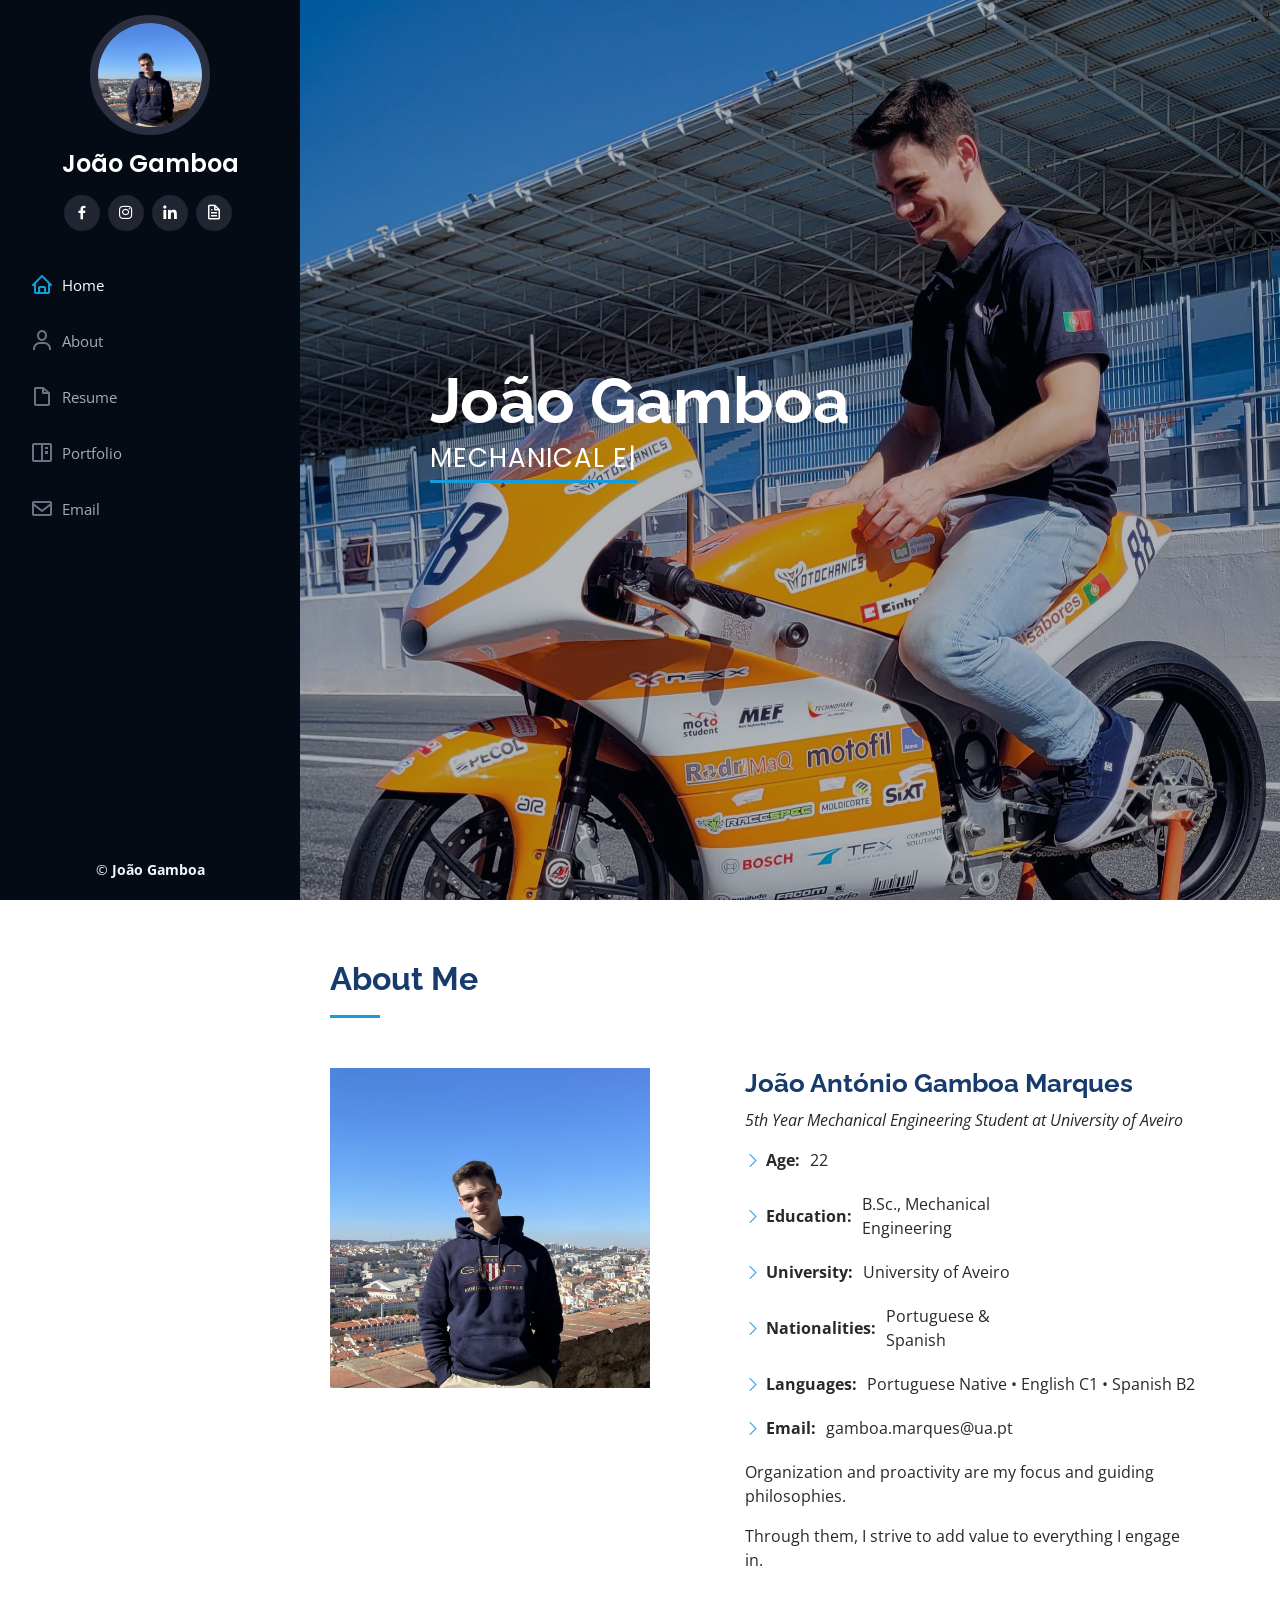
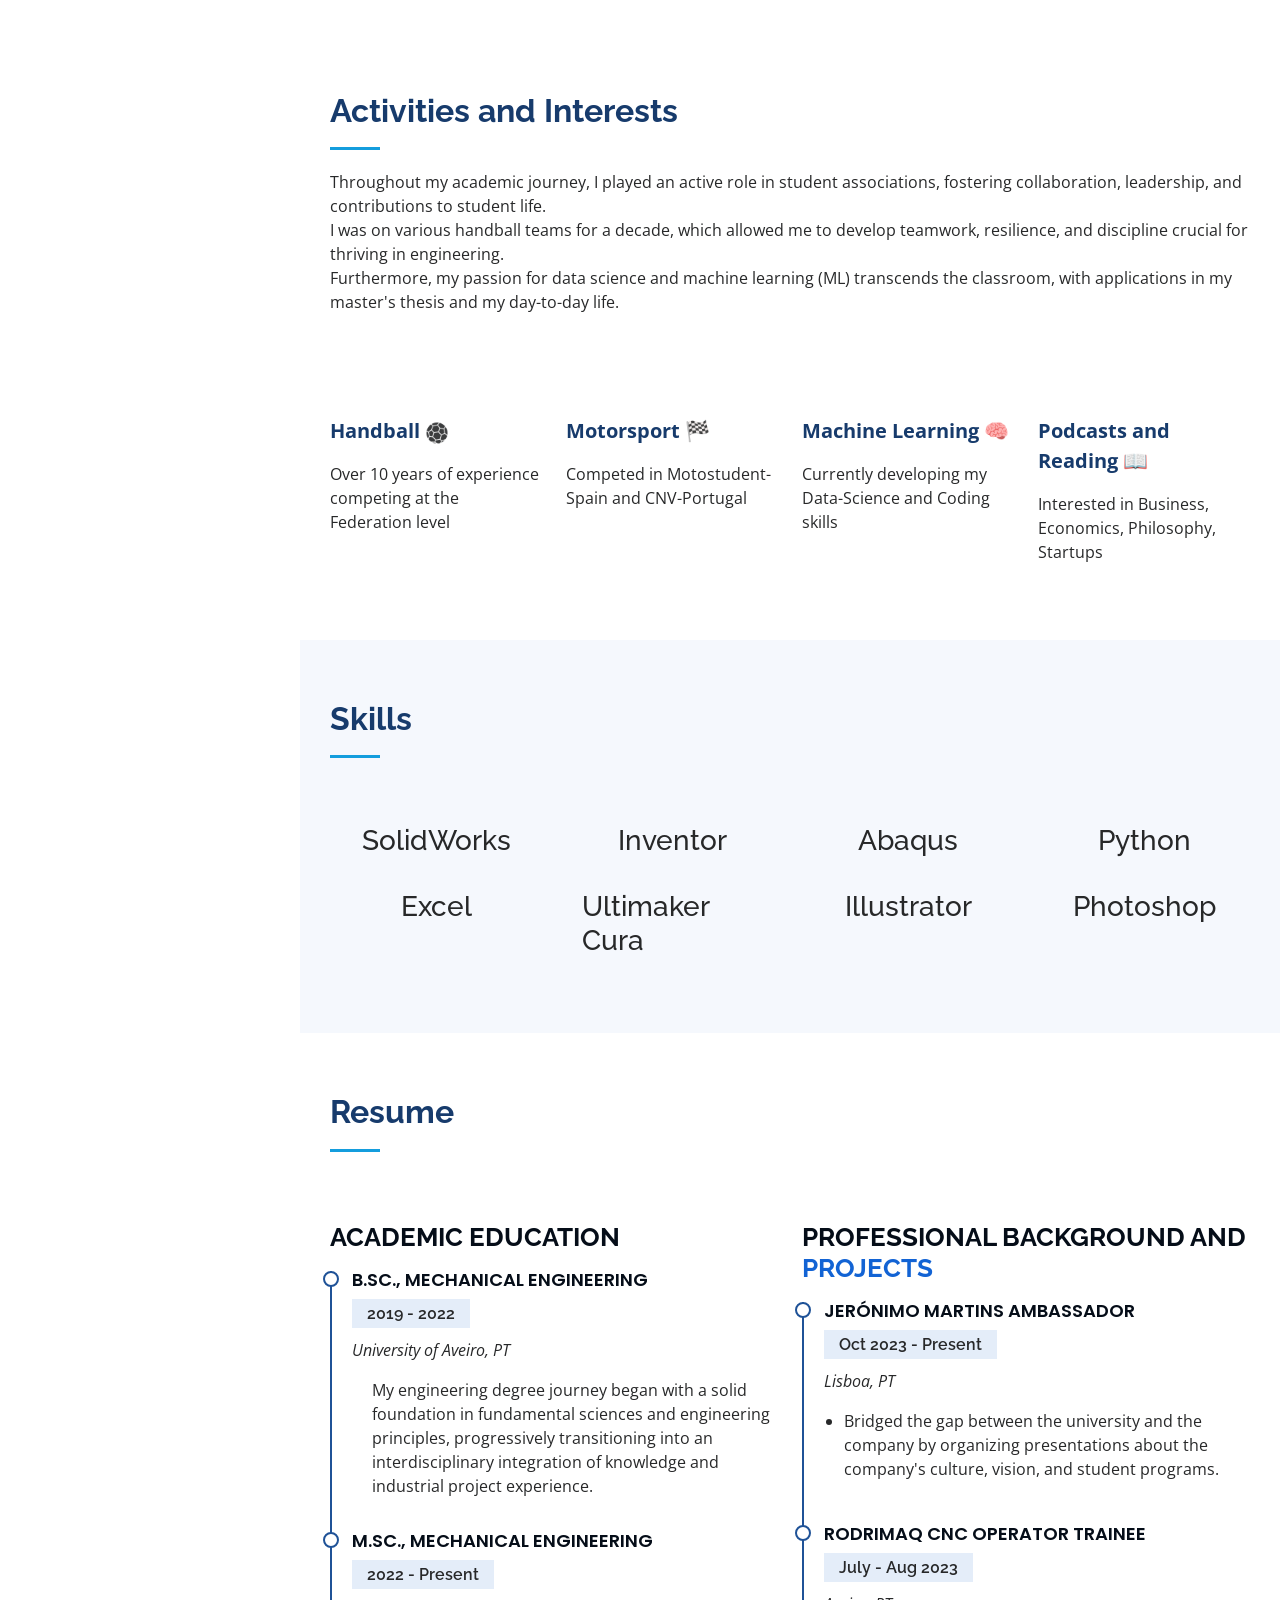
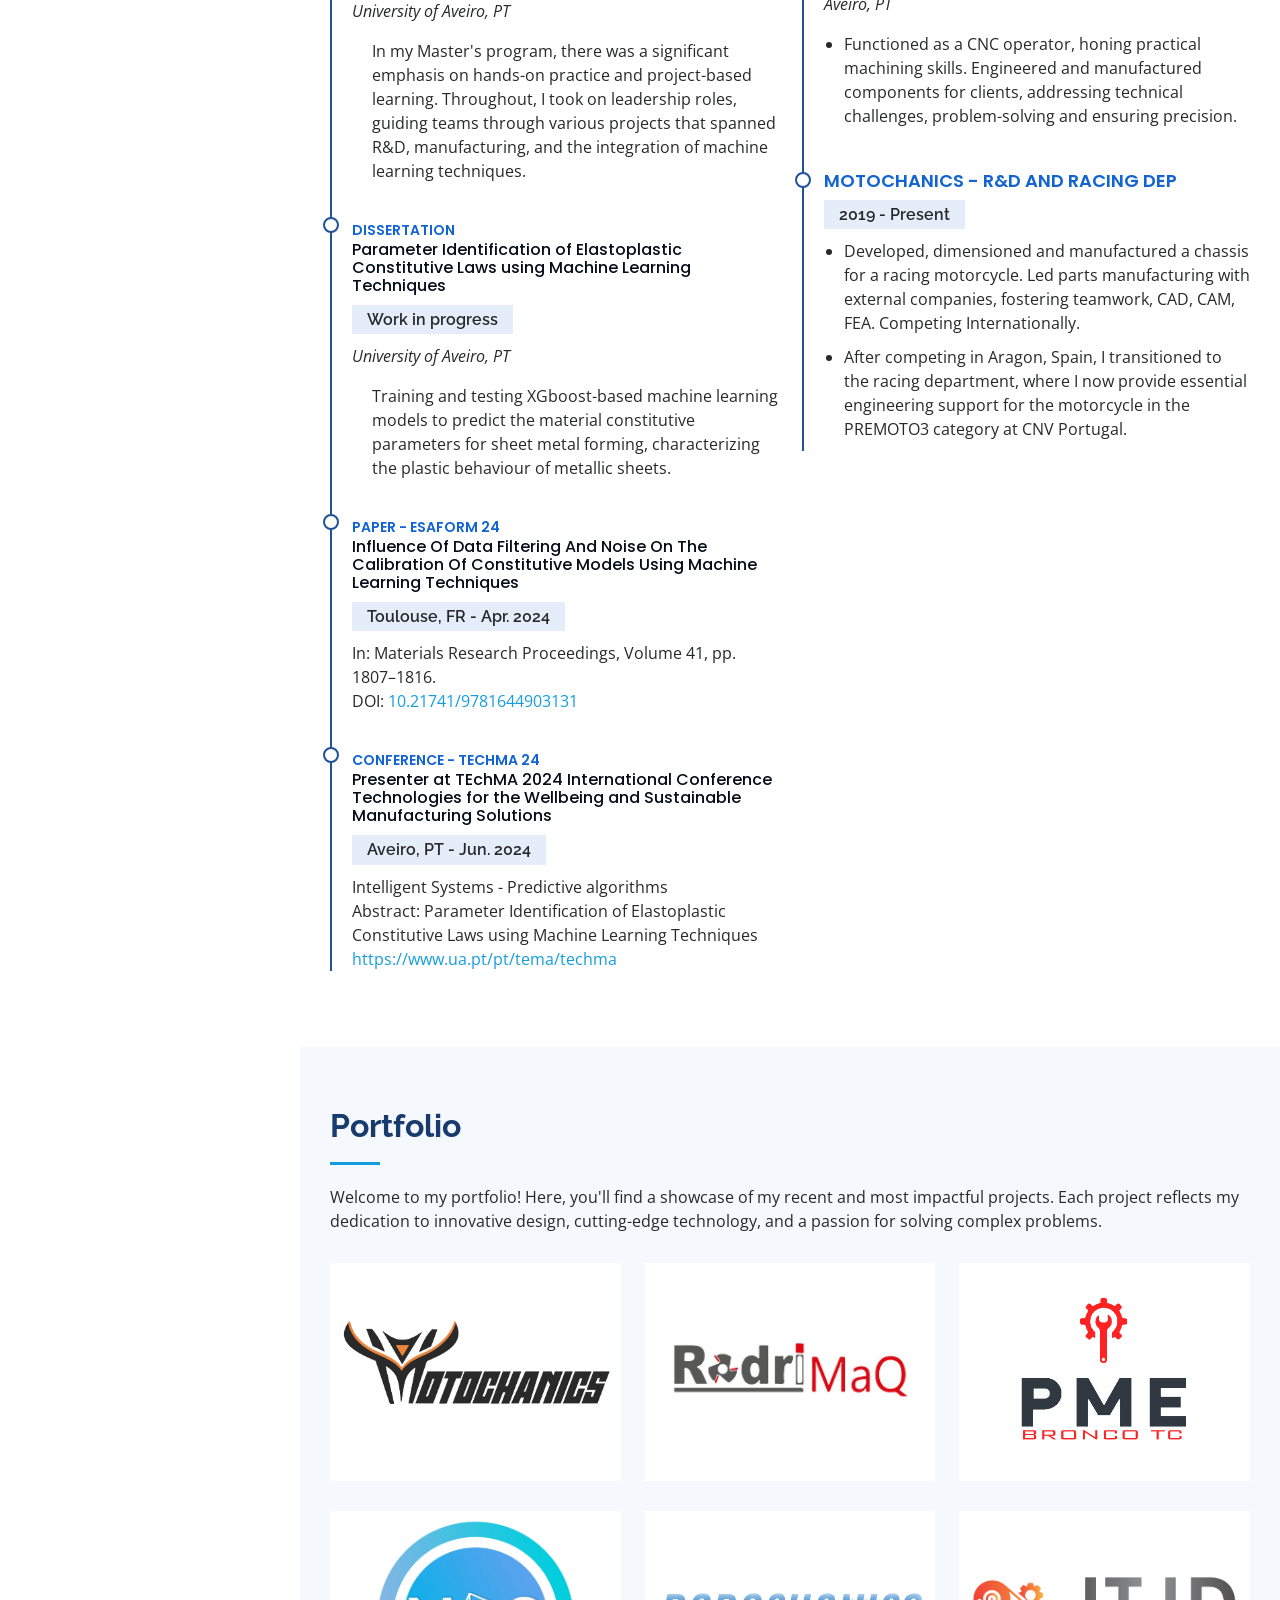
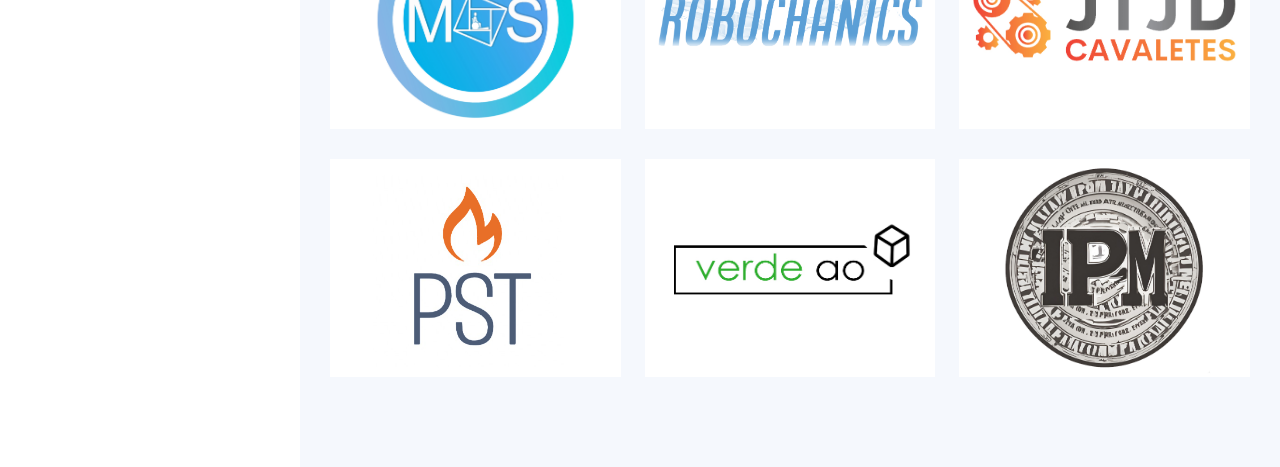
==== commit 76ddd601: "rerere" ====
--- a/index.html
+++ b/index.html
@@ -299,7 +299,7 @@
 
             <div class="resume-item">
               <h8>Dissertation</h8>
-              <h6>Parameter identification of elastoplastic constitutive laws using machine learning techniques</h6>
+              <h6>Parameter Identification of Elastoplastic Constitutive Laws using Machine Learning Techniques</h6>
               <h5>Work in progress</h5>
               <p><em>University of Aveiro, PT</em></p>
               <ul>
@@ -315,6 +315,21 @@
               
               <p>In: Materials Research Proceedings, Volume 41, pp. 1807–1816.<br>
                 DOI: <a href="https://doi.org/10.21741/9781644903131">10.21741/9781644903131</a></p>
+            </div>
+
+            <div class="resume-item">
+              <h8>Conference - TEchMA 24 </h8>
+              <h6>Presenter at TEchMA 2024 International Conference <br>
+                Technologies for the Wellbeing and Sustainable Manufacturing Solutions
+                
+                </h6>
+              <h5>Aveiro, PT - Jun. 2024</h5>
+              
+              <p>
+                Intelligent Systems - Predictive algorithms<br>
+                Abstract: Parameter Identification of Elastoplastic Constitutive Laws using Machine Learning Techniques
+                
+              <br> <a href="https://www.ua.pt/pt/tema/techma">https://www.ua.pt/pt/tema/techma</a> </p>
             </div>
 
           </div>
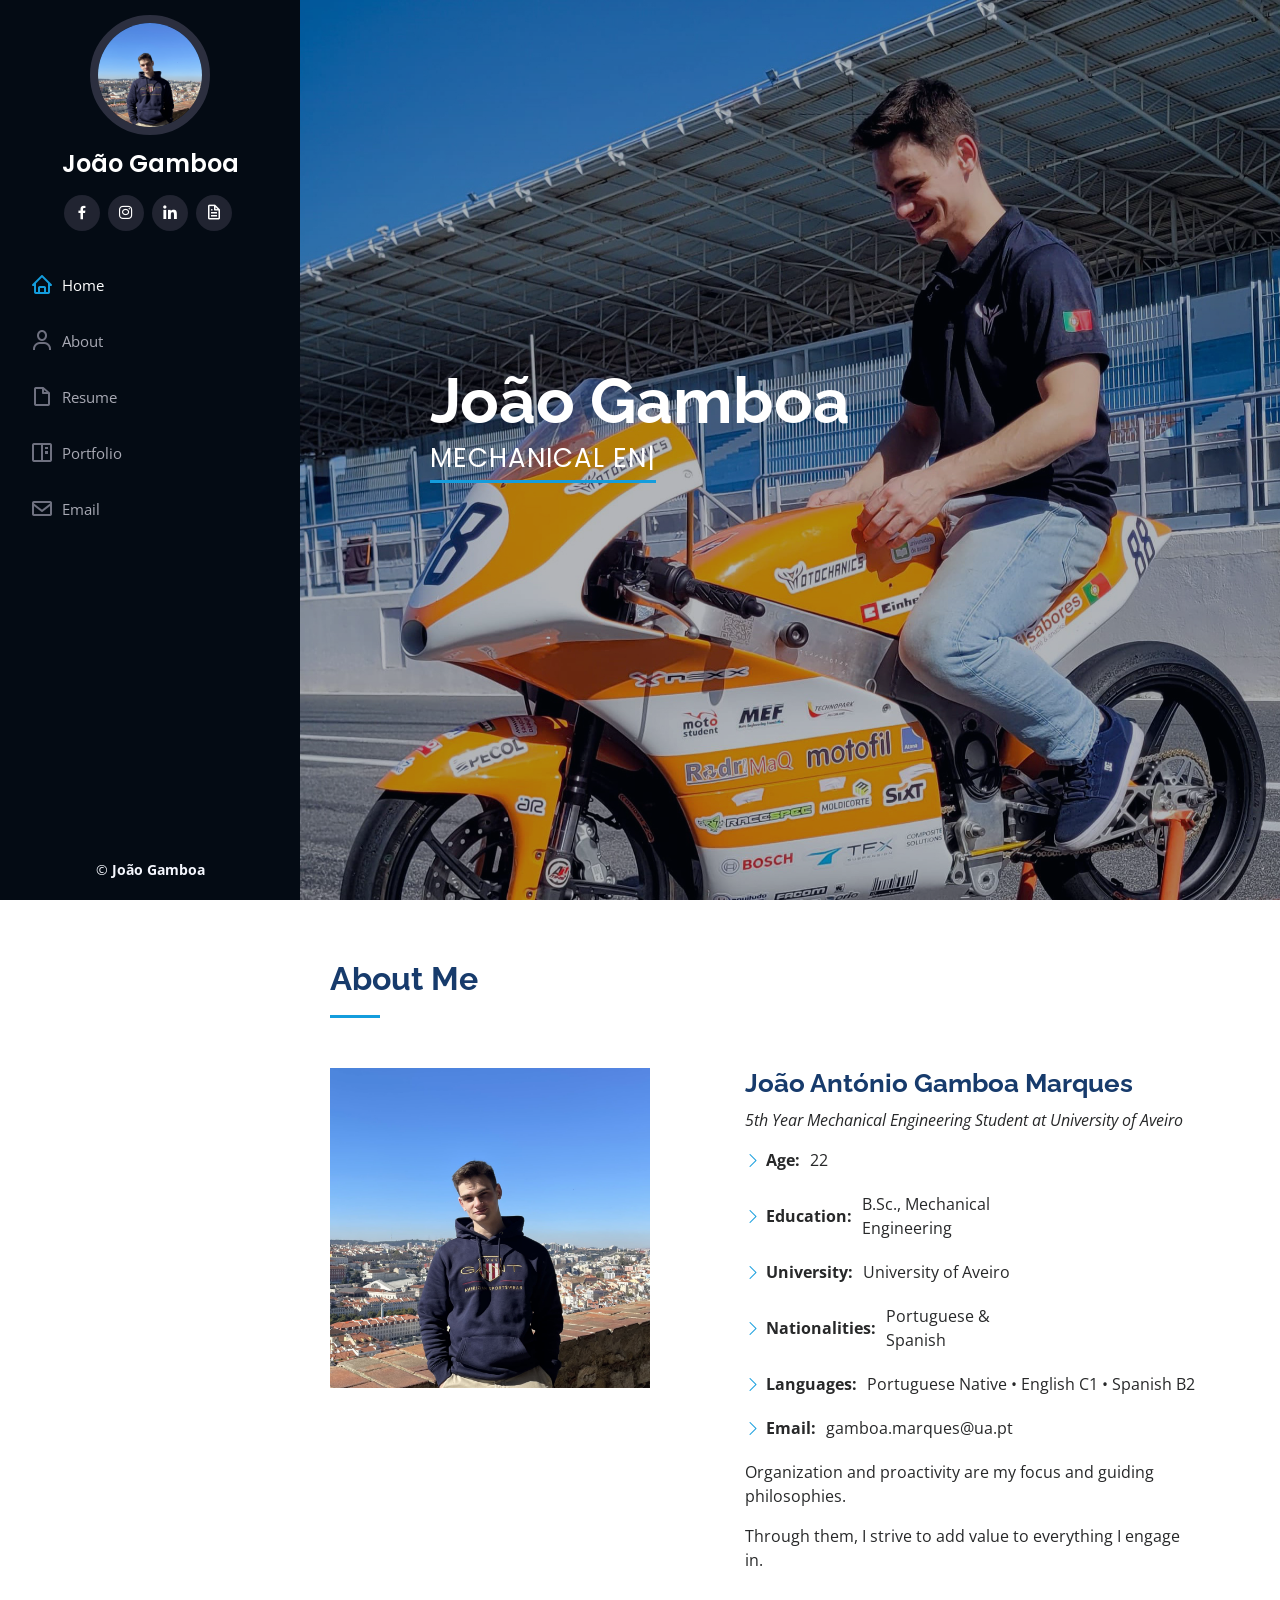
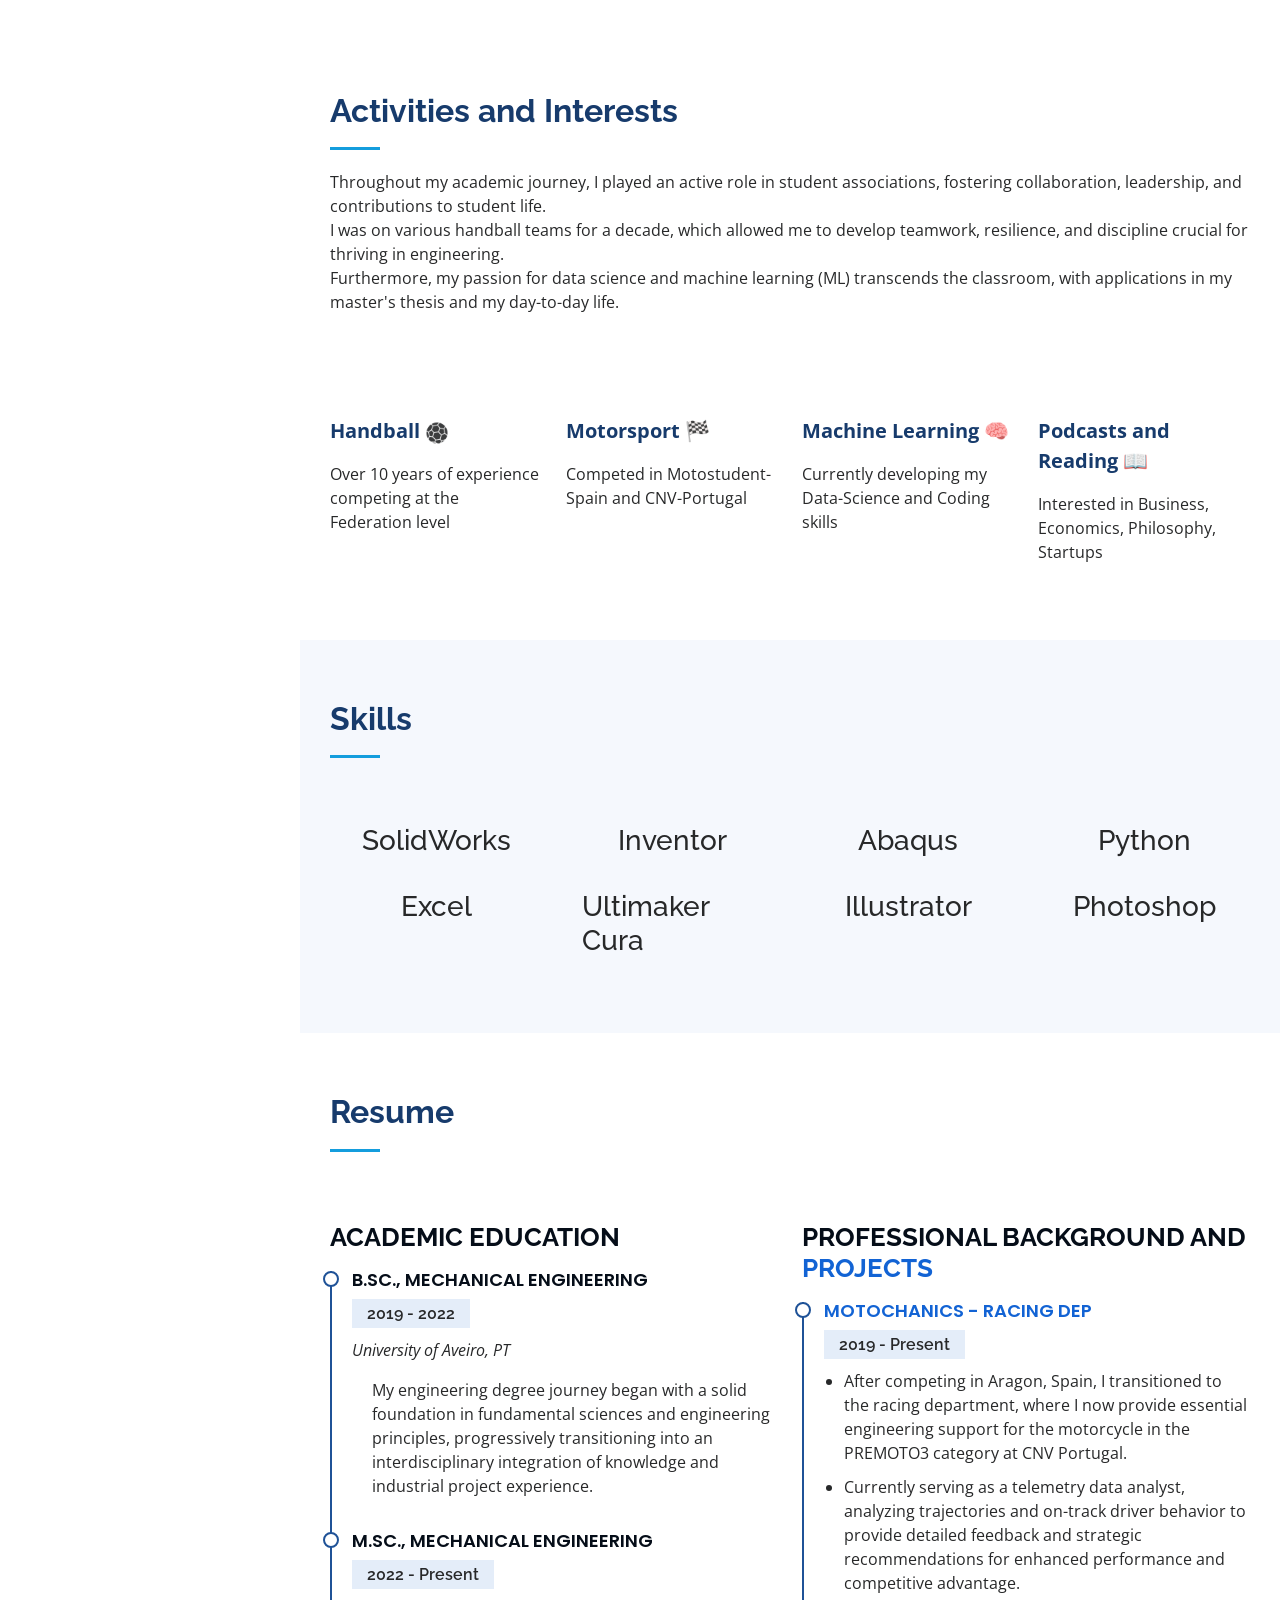
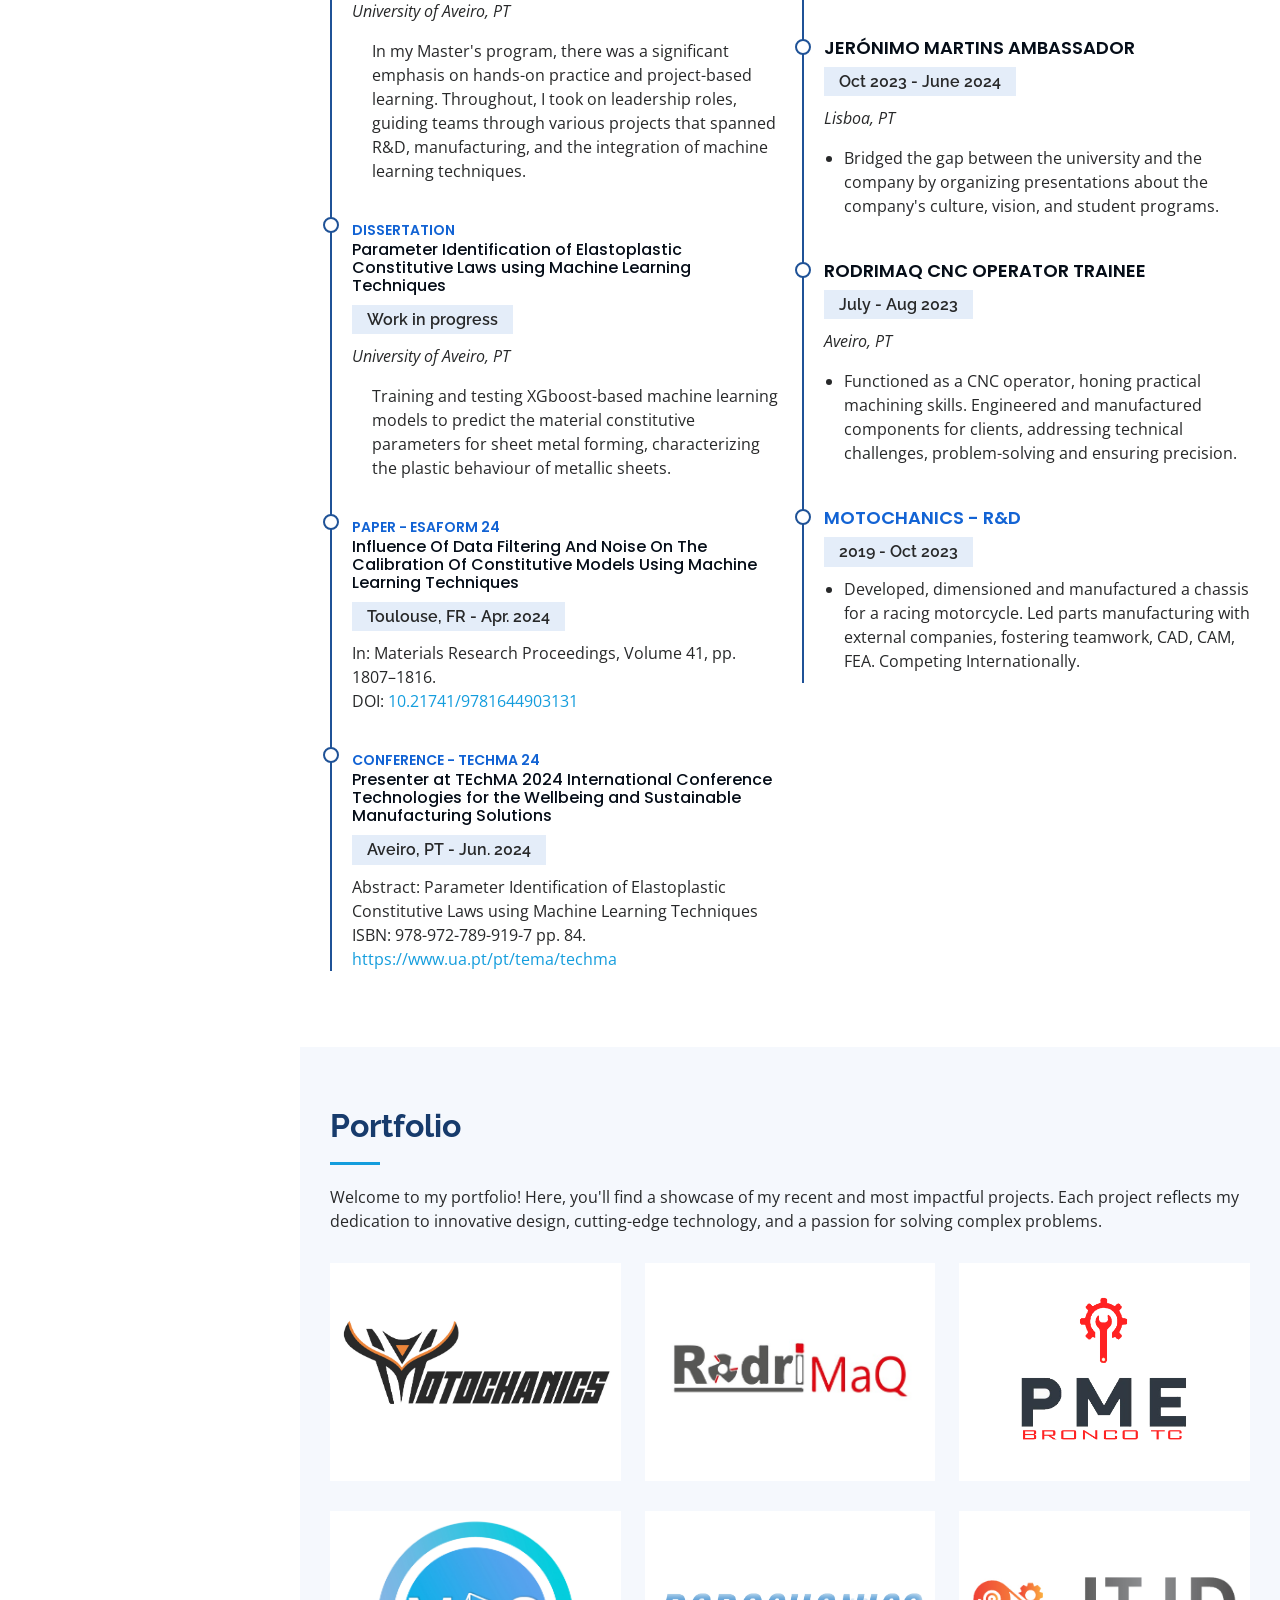
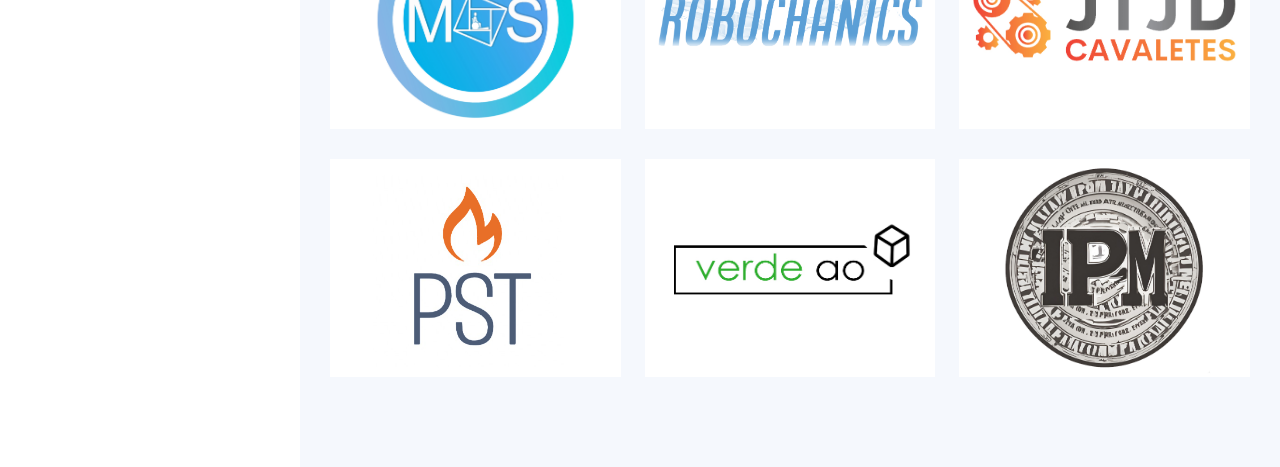
==== commit e6b3795a: "update moto" ====
--- a/index.html
+++ b/index.html
@@ -326,10 +326,13 @@
               <h5>Aveiro, PT - Jun. 2024</h5>
               
               <p>
-                Intelligent Systems - Predictive algorithms<br>
-                Abstract: Parameter Identification of Elastoplastic Constitutive Laws using Machine Learning Techniques
                 
-              <br> <a href="https://www.ua.pt/pt/tema/techma">https://www.ua.pt/pt/tema/techma</a> </p>
+                Abstract: Parameter Identification of Elastoplastic Constitutive Laws using Machine Learning Techniques 
+                
+                <br>ISBN:  978-972-789-919-7 pp. 84.
+                
+                <a href="https://www.ua.pt/pt/tema/techma">https://www.ua.pt/pt/tema/techma </a> 
+            </p>
             </div>
 
           </div>
@@ -341,9 +344,25 @@
           <div class="col-lg-6" data-aos="fade-up" data-aos-delay="100">
             <h3 class="resume-title">PROFESSIONAL BACKGROUND AND <span class="grey-text">PROJECTS</span></h3>
 
+            
+            <div class="resume-item">
+              <h4><span class="grey-text">Motochanics - Racing Dep</span></h4>
+              <h5>2019 - Present</h5>
+               <ul>
+                
+                  <li>
+                    After competing in Aragon, Spain, I transitioned to the racing department, where I now provide essential engineering support for the motorcycle in the PREMOTO3 category at CNV Portugal.
+                  </li>
+
+                  <li>
+                    Currently serving as a telemetry data analyst, analyzing trajectories and on-track driver behavior to provide detailed feedback and strategic recommendations for enhanced performance and competitive advantage.</li>
+
+              </ul>
+            </div>
+            
             <div class="resume-item">
               <h4>Jerónimo Martins Ambassador</h4>
-              <h5>Oct 2023 - Present</h5>
+              <h5>Oct 2023 - June 2024</h5>
               <p><em>Lisboa, PT </em></p>
               <ul>
                 <li>Bridged the gap between the university and the company by
@@ -370,16 +389,16 @@
 
 
             <div class="resume-item">
-              <h4><span class="grey-text">Motochanics - R&D and Racing Dep</span></h4>
-              <h5>2019 - Present</h5>
+              <h4><span class="grey-text">Motochanics - R&D </span></h4>
+              <h5>2019 - Oct 2023</h5>
                <ul>
                 <li>Developed, dimensioned and manufactured a chassis for a racing
                   motorcycle. Led parts manufacturing with external companies,
-                  fostering teamwork, CAD, CAM, FEA. Competing Internationally.                  
+                  fostering teamwork, CAD, CAM, FEA. Competing Internationally.    
+                  
+                  
                   </li>
-                  <li>
-                    After competing in Aragon, Spain, I transitioned to the racing department, where I now provide essential engineering support for the motorcycle in the PREMOTO3 category at CNV Portugal.
-                  </li>
+                  
               </ul>
             </div>
 
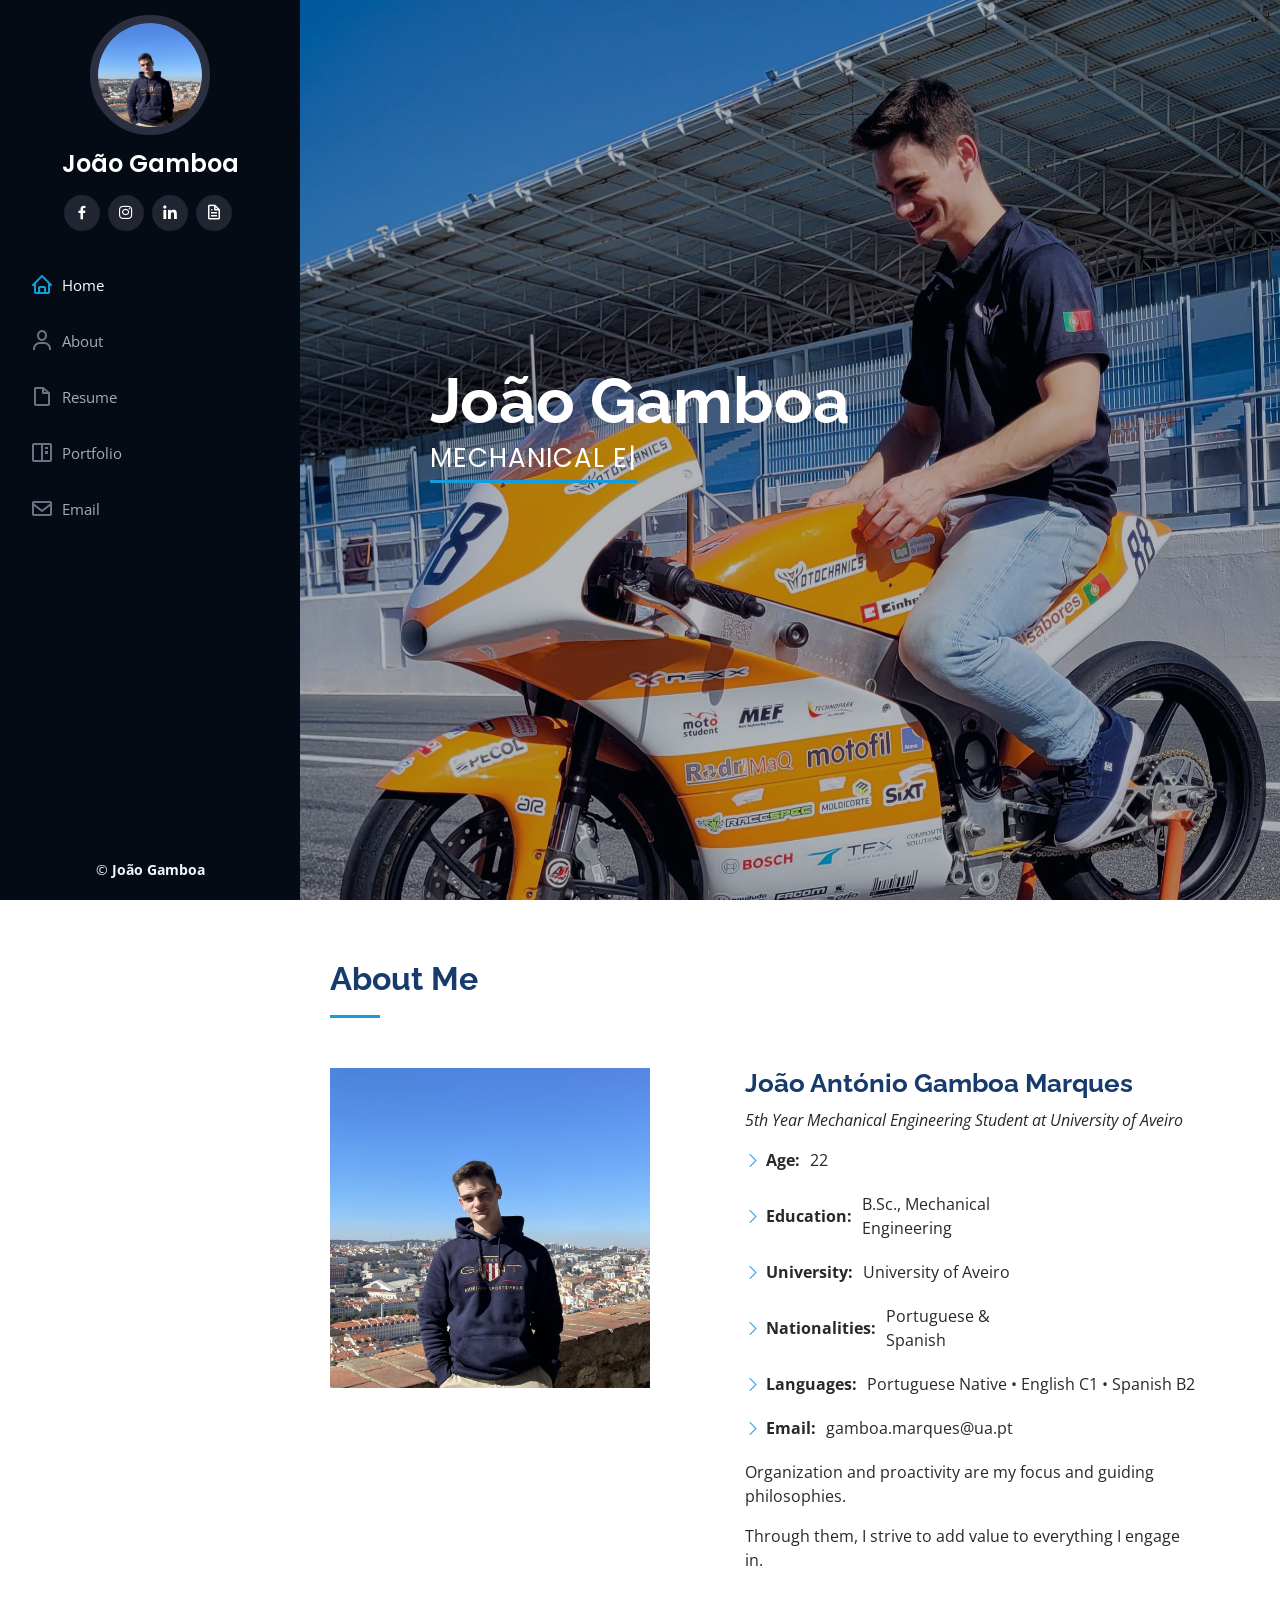
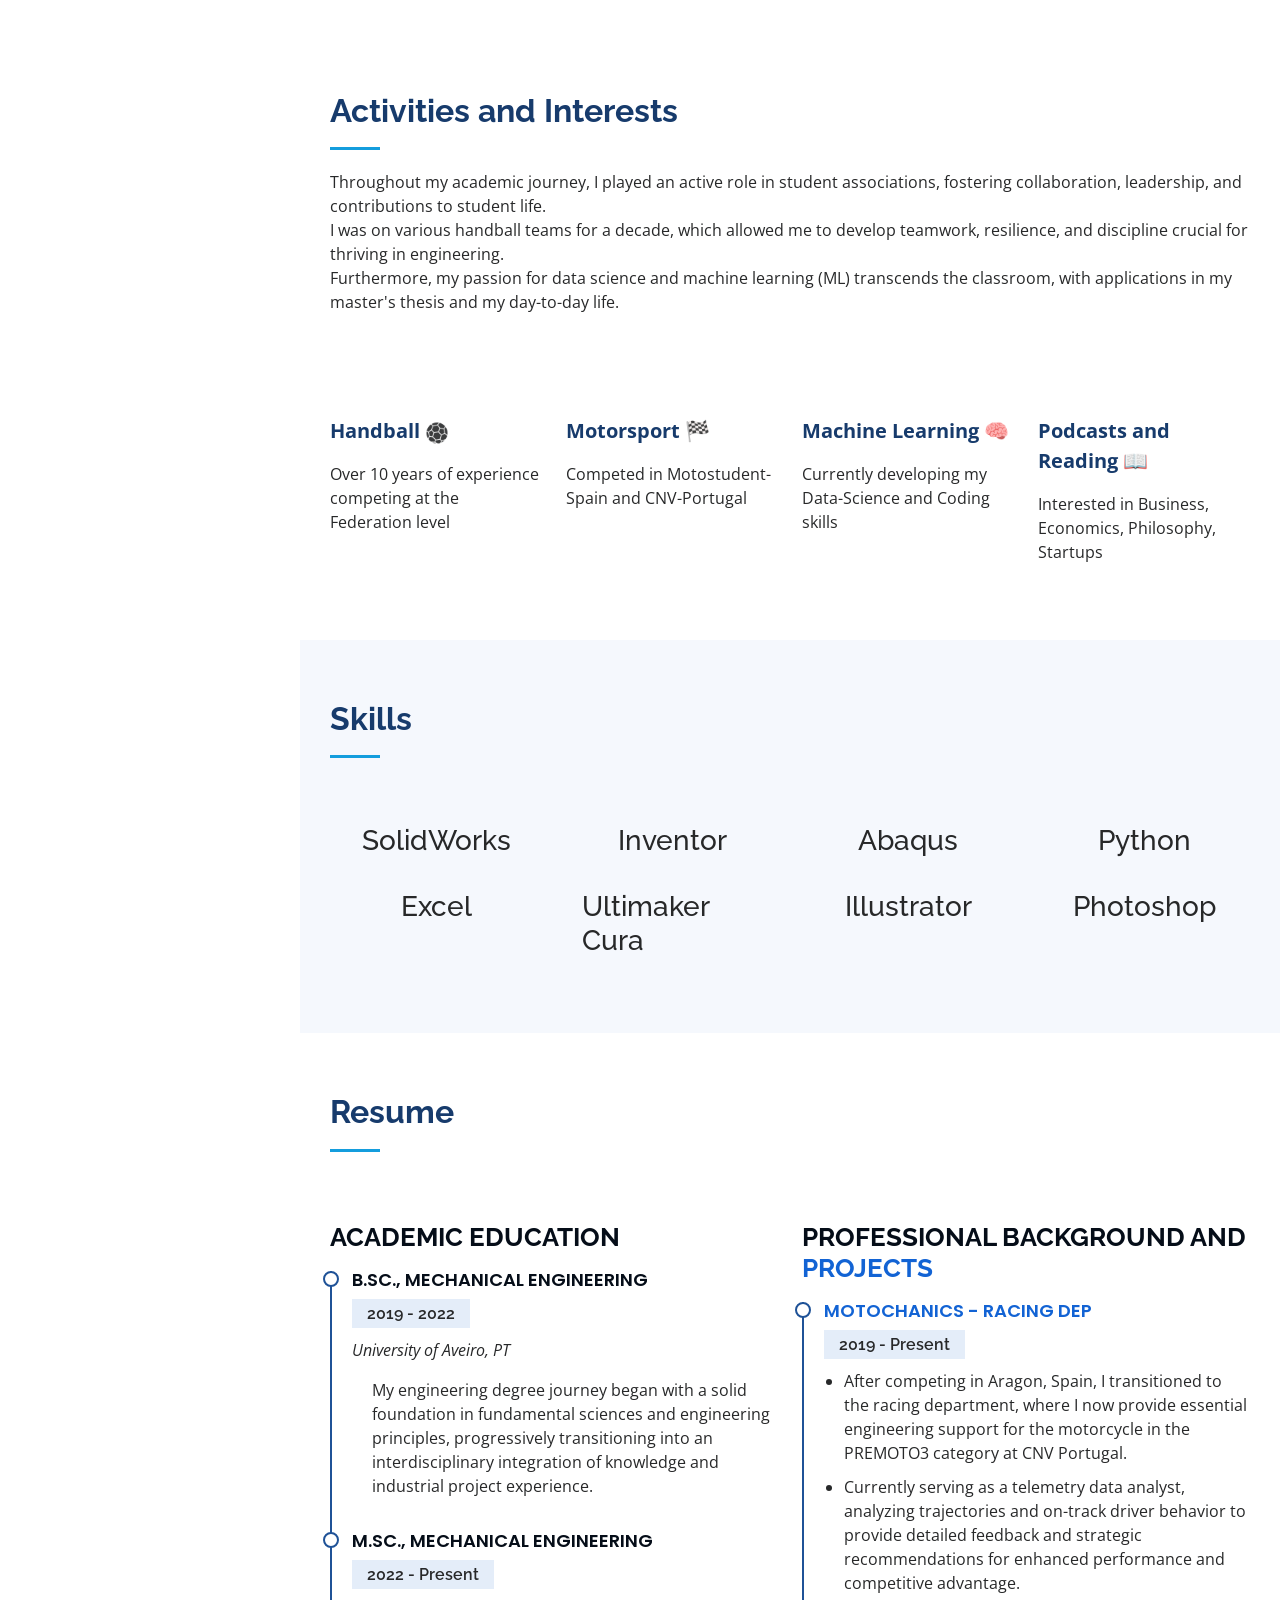
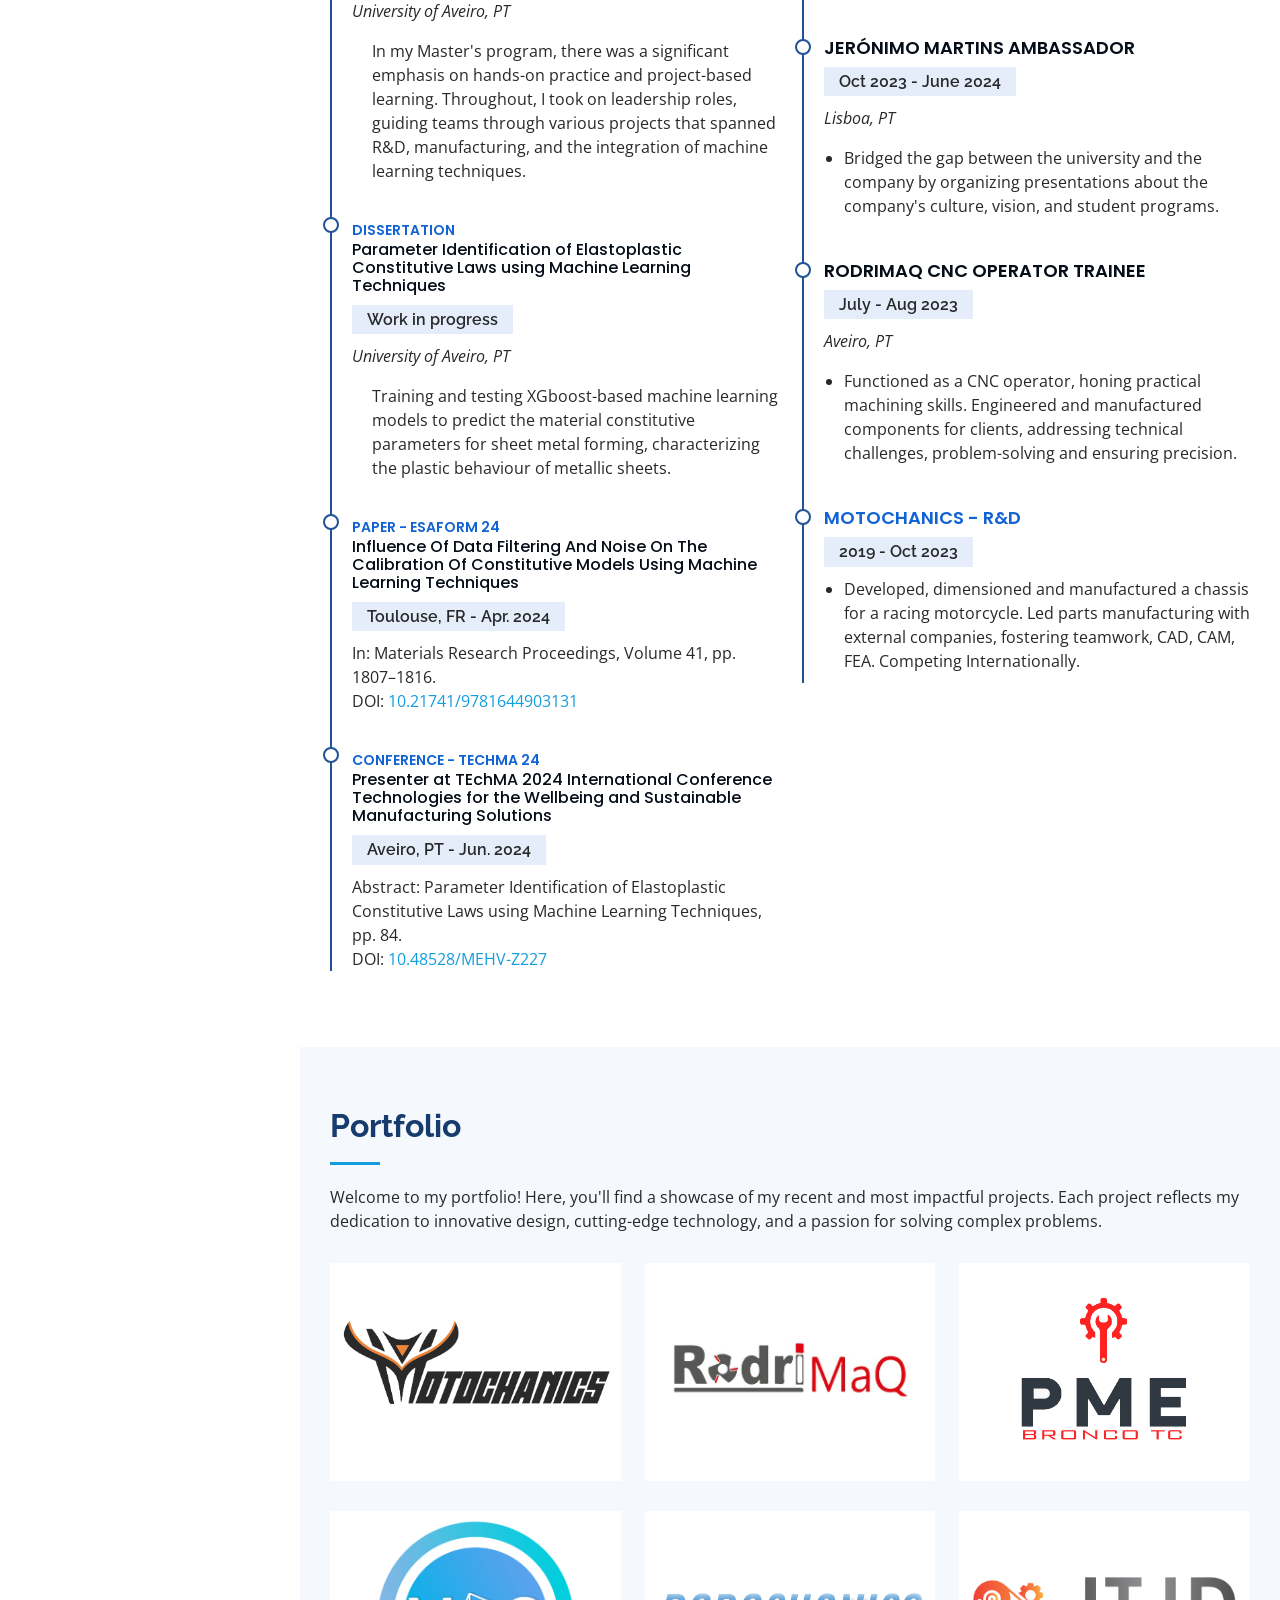
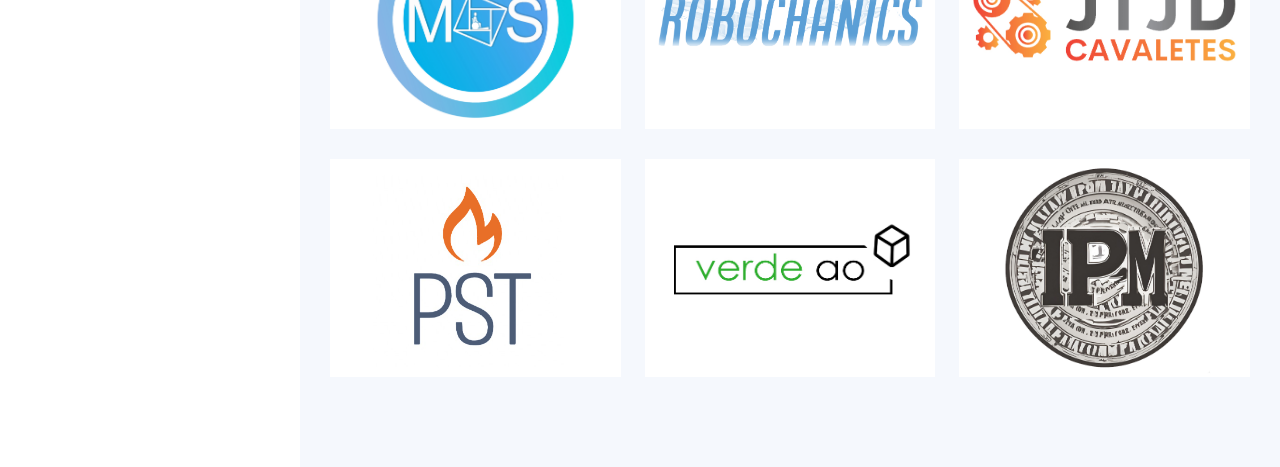
==== commit a02d2b6c: "dfsfdsfds" ====
--- a/index.html
+++ b/index.html
@@ -327,11 +327,10 @@
               
               <p>
                 
-                Abstract: Parameter Identification of Elastoplastic Constitutive Laws using Machine Learning Techniques 
+                Abstract: Parameter Identification of Elastoplastic Constitutive Laws using Machine Learning Techniques, pp. 84.
+                <br> 
                 
-                <br>ISBN:  978-972-789-919-7 pp. 84.
-                
-                <a href="https://www.ua.pt/pt/tema/techma">https://www.ua.pt/pt/tema/techma </a> 
+                DOI: <a href="https://doi.org/10.48528/mehv-z227 ">10.48528/MEHV-Z227 </a> 
             </p>
             </div>
 
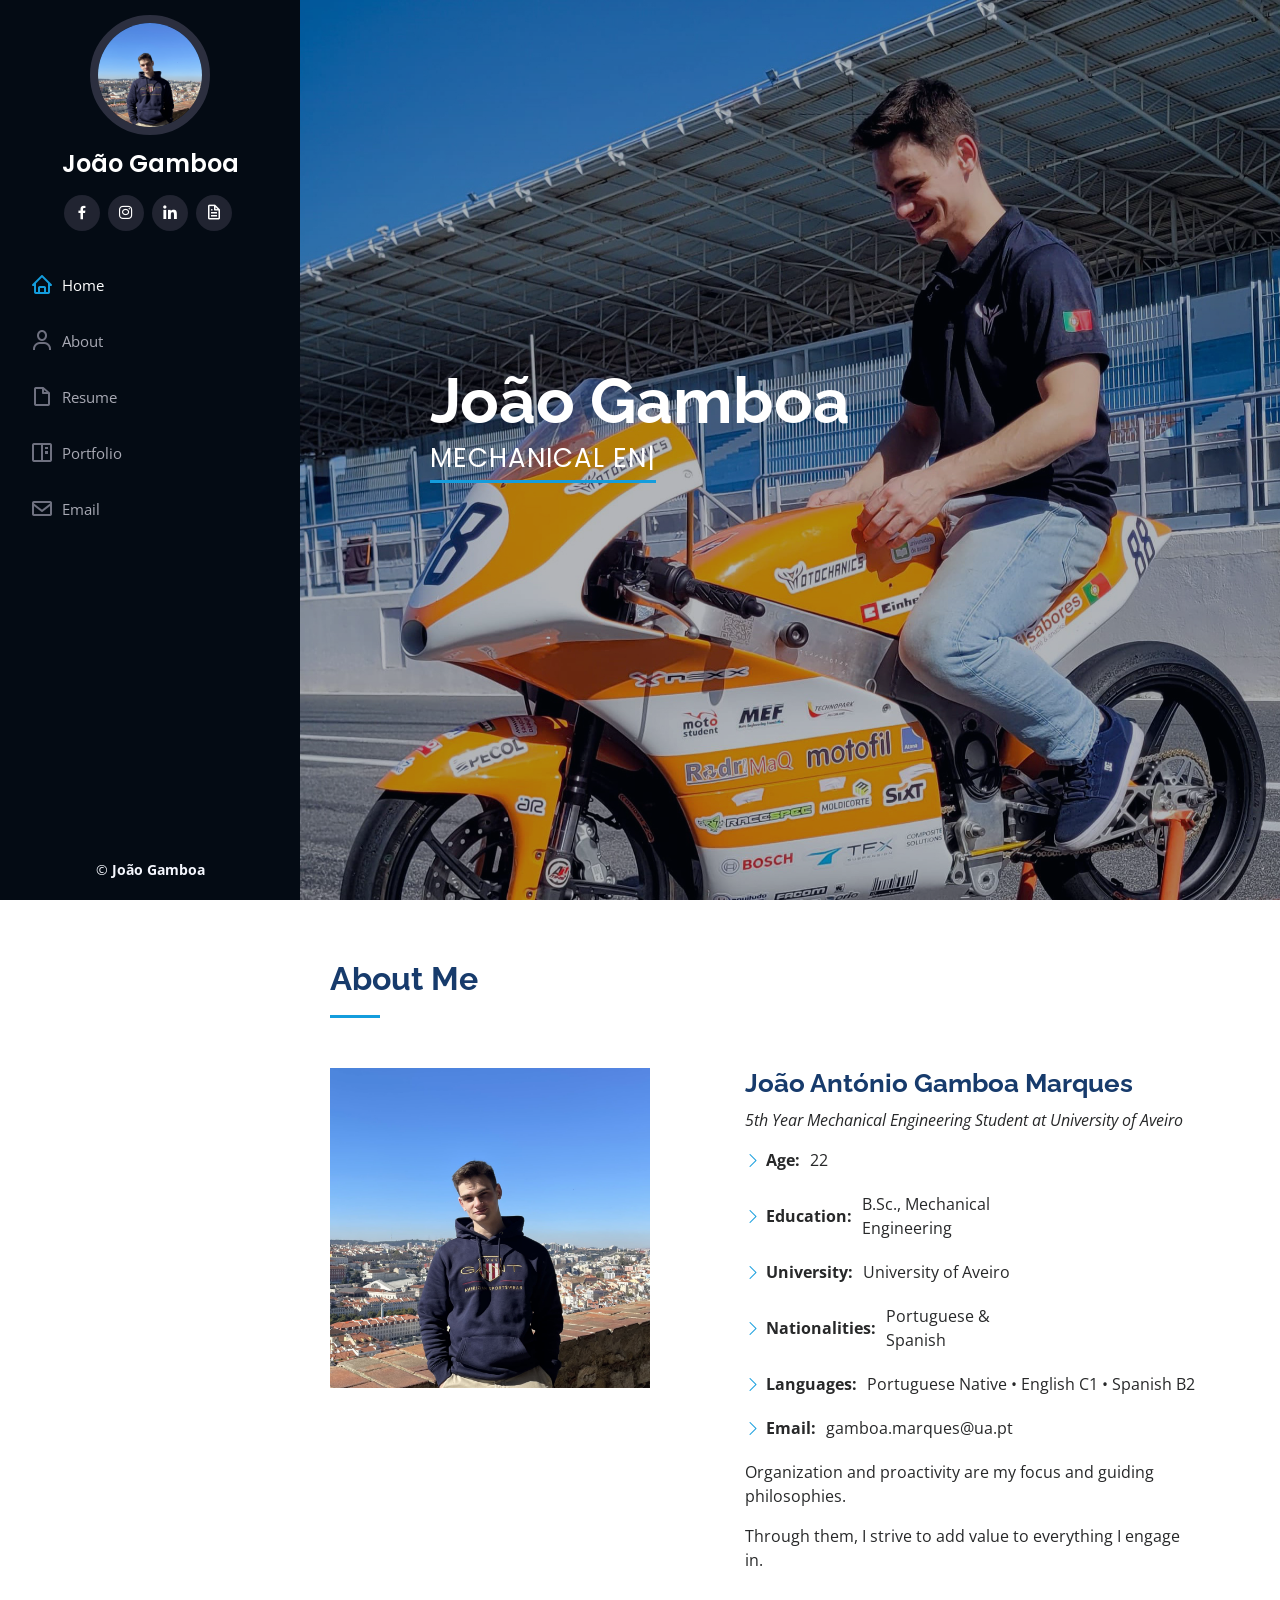
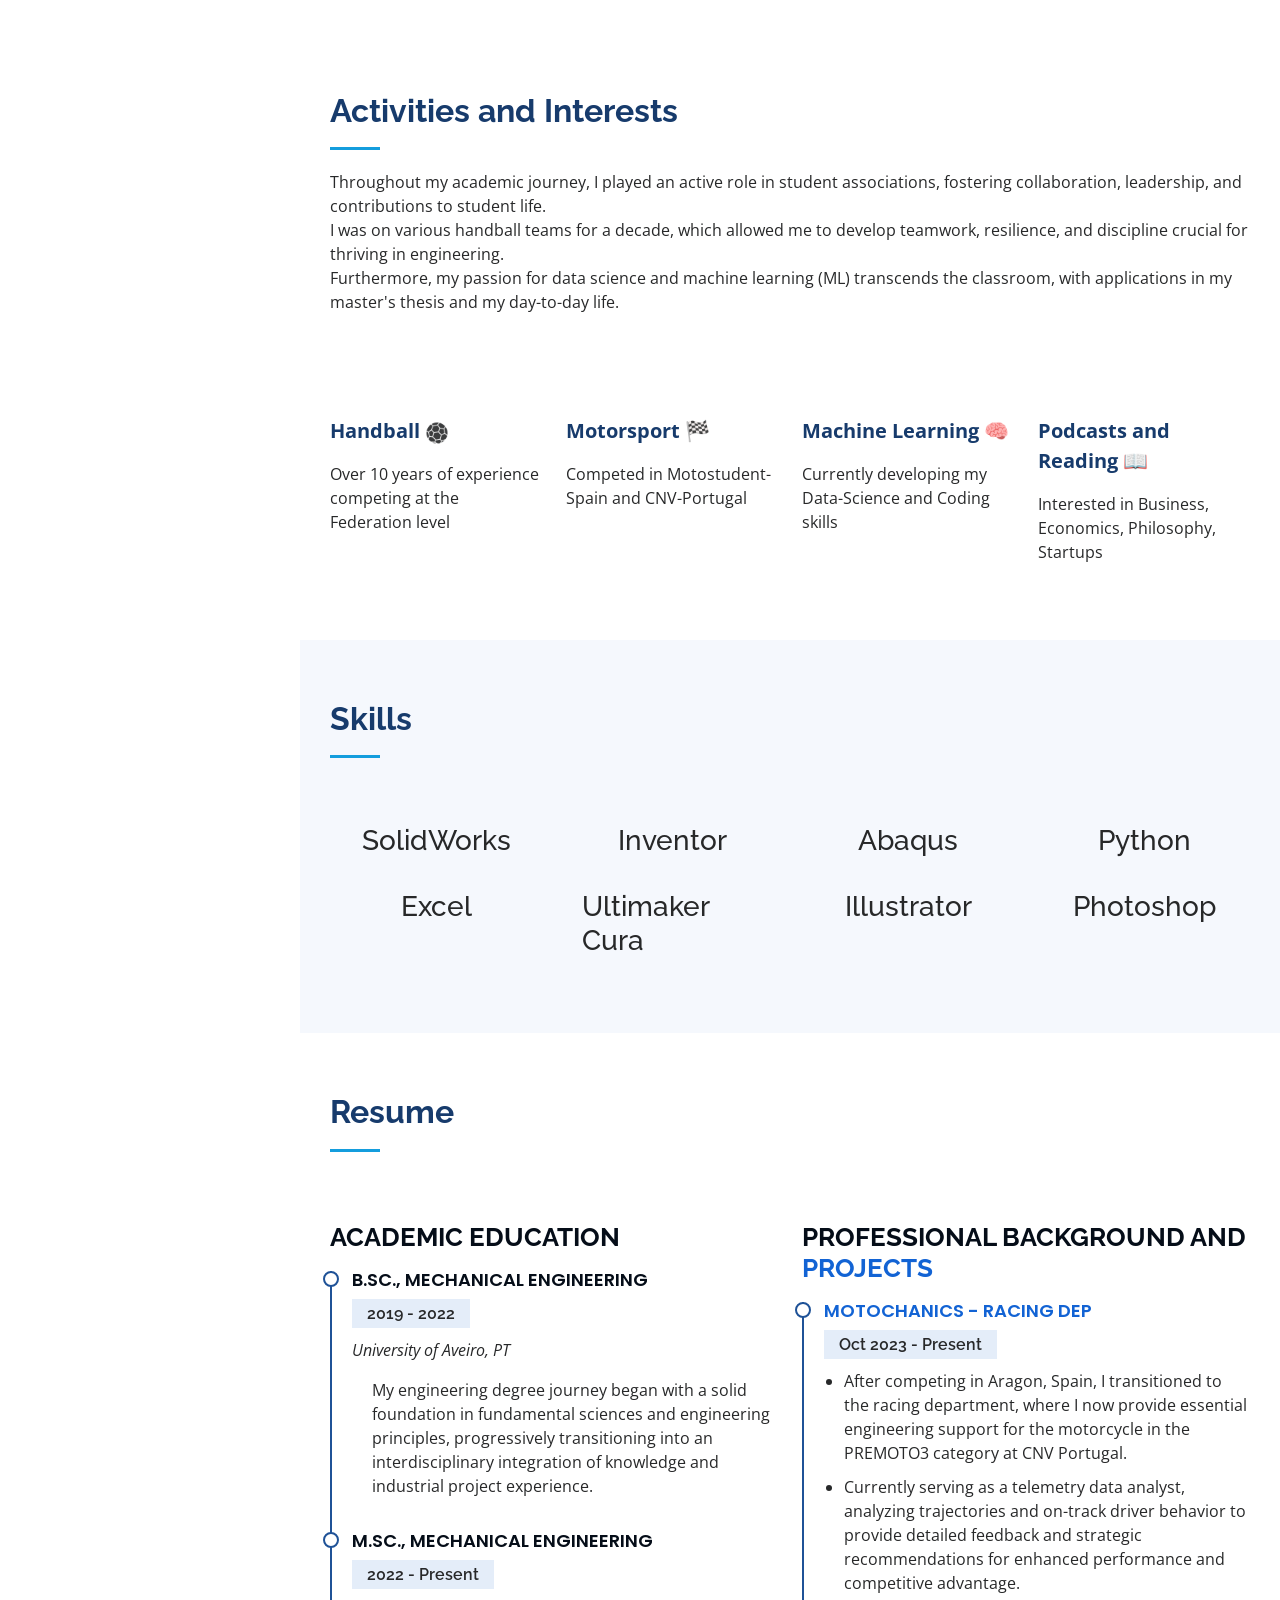
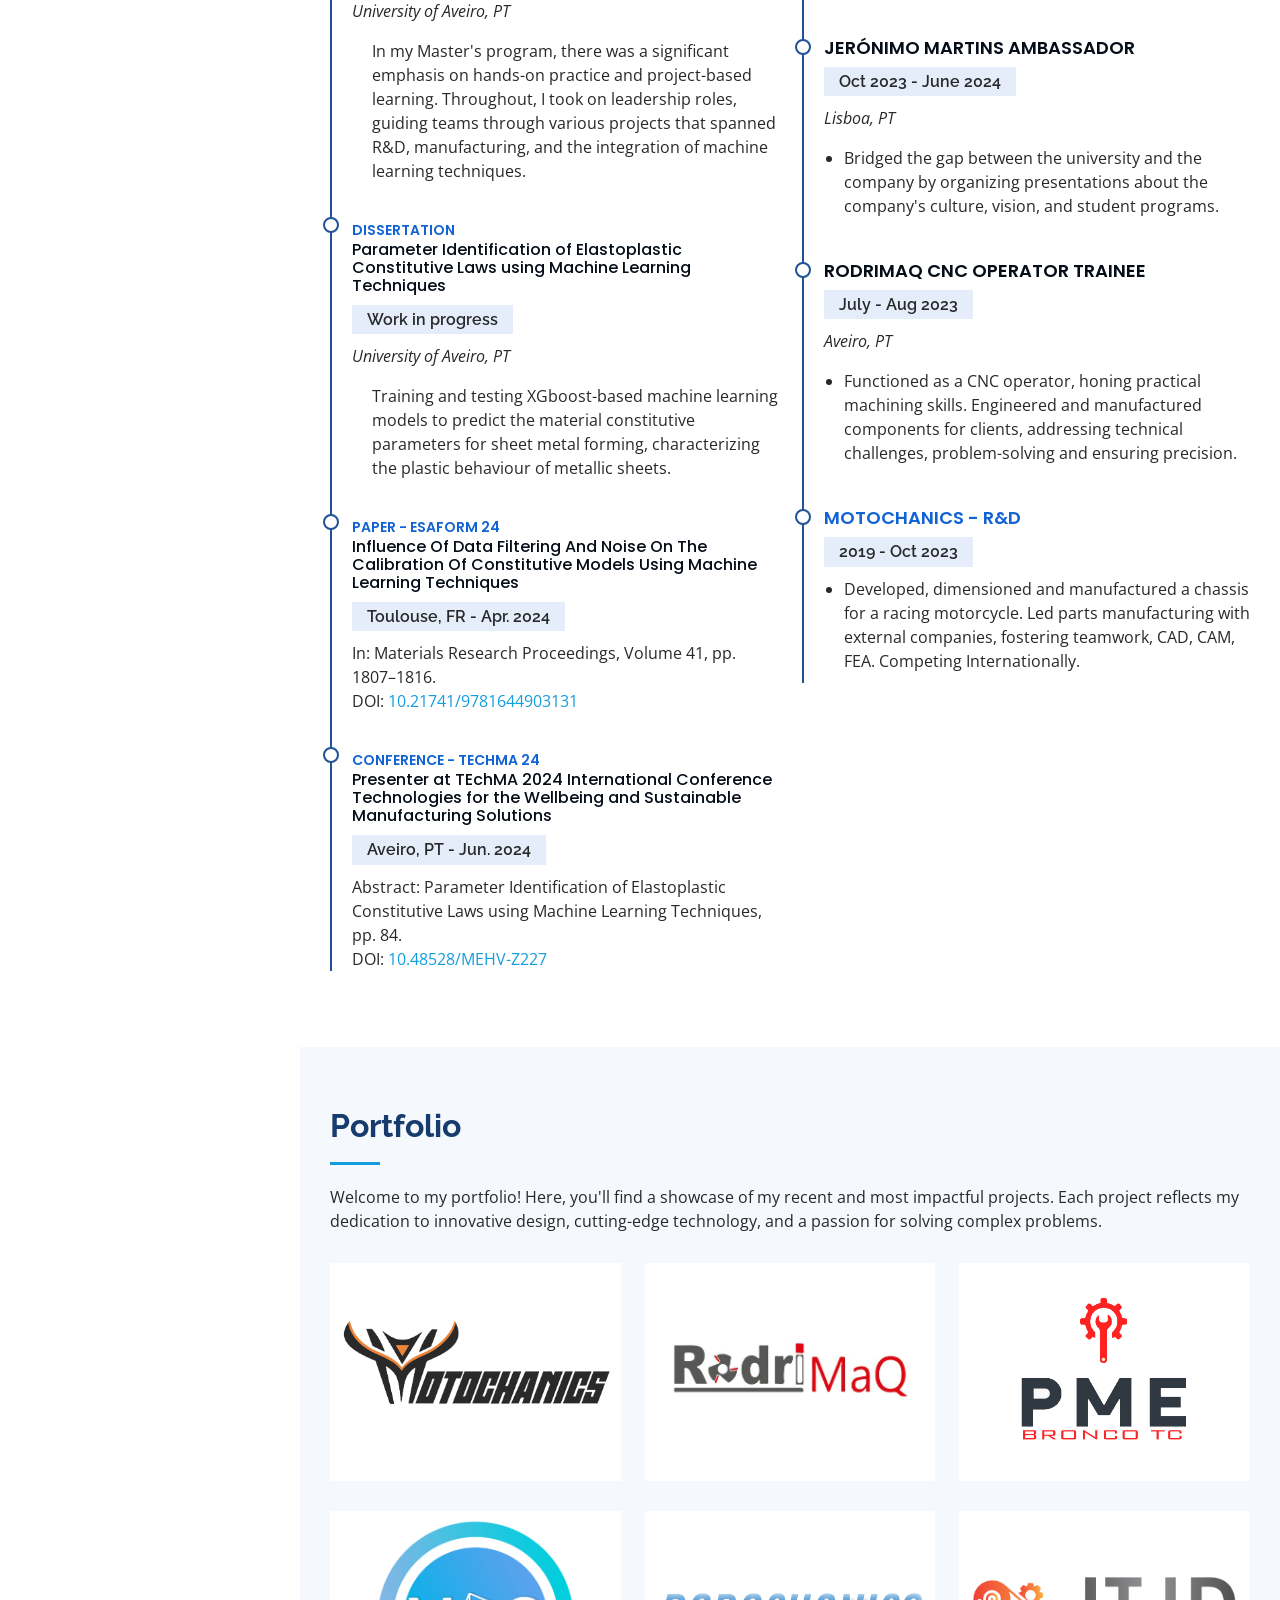
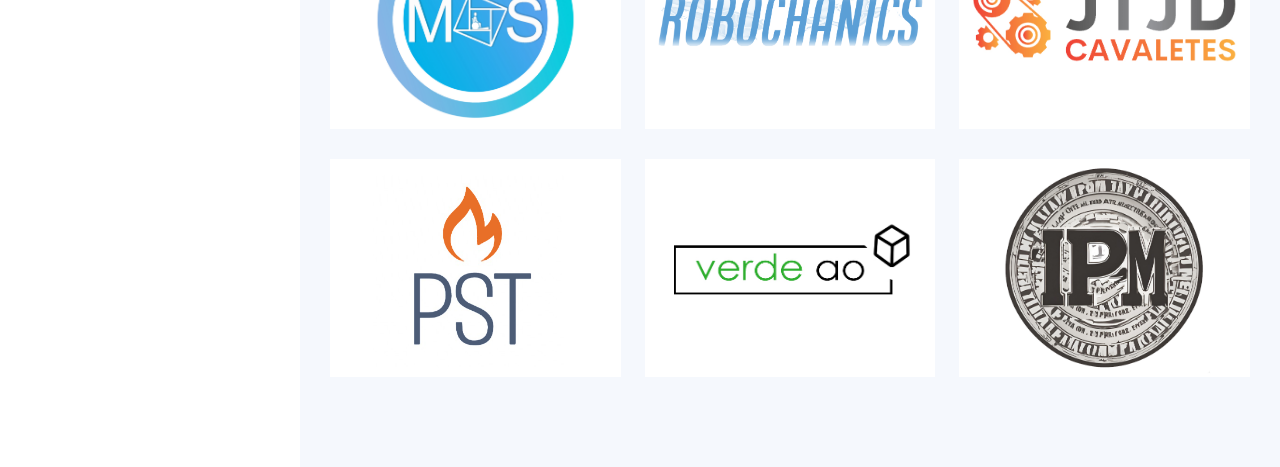
==== commit 5ae8e8d0: "erwrewrw" ====
--- a/index.html
+++ b/index.html
@@ -346,7 +346,7 @@
             
             <div class="resume-item">
               <h4><span class="grey-text">Motochanics - Racing Dep</span></h4>
-              <h5>2019 - Present</h5>
+              <h5>Oct 2023 - Present</h5>
                <ul>
                 
                   <li>
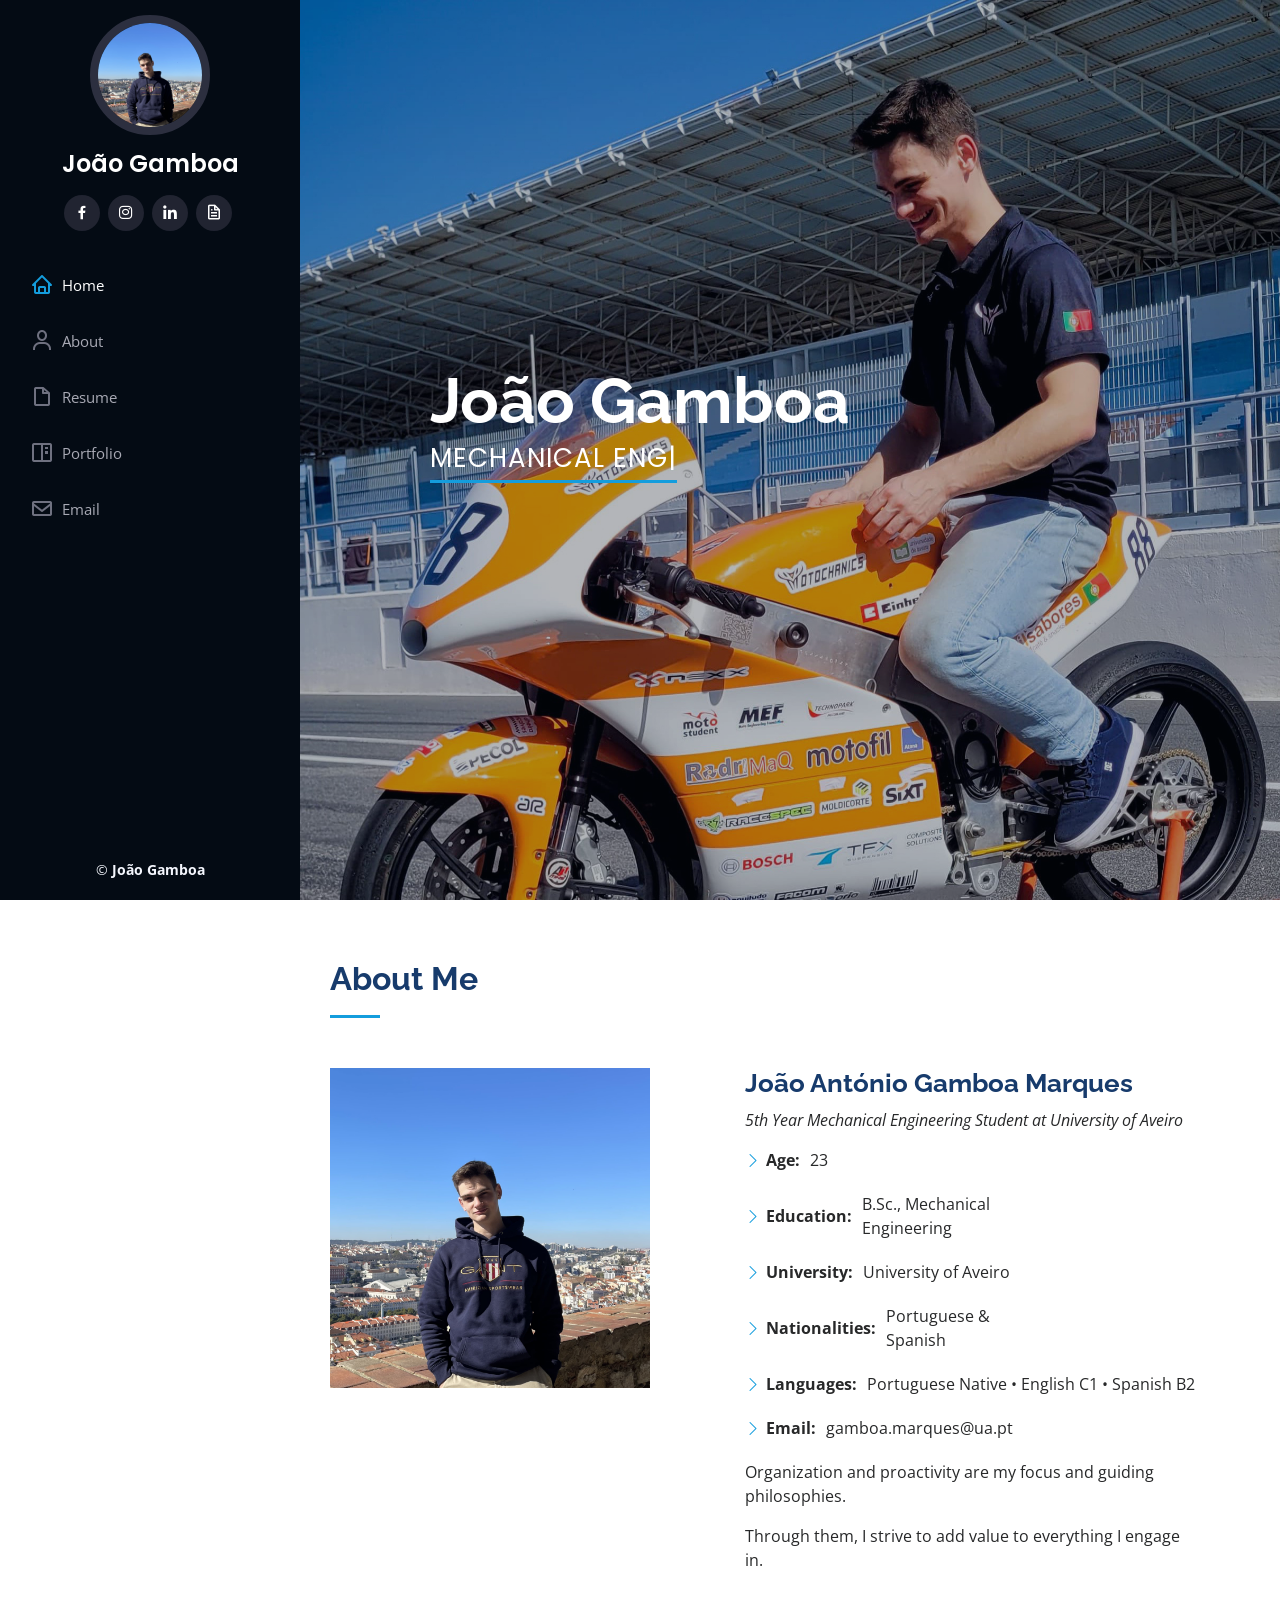
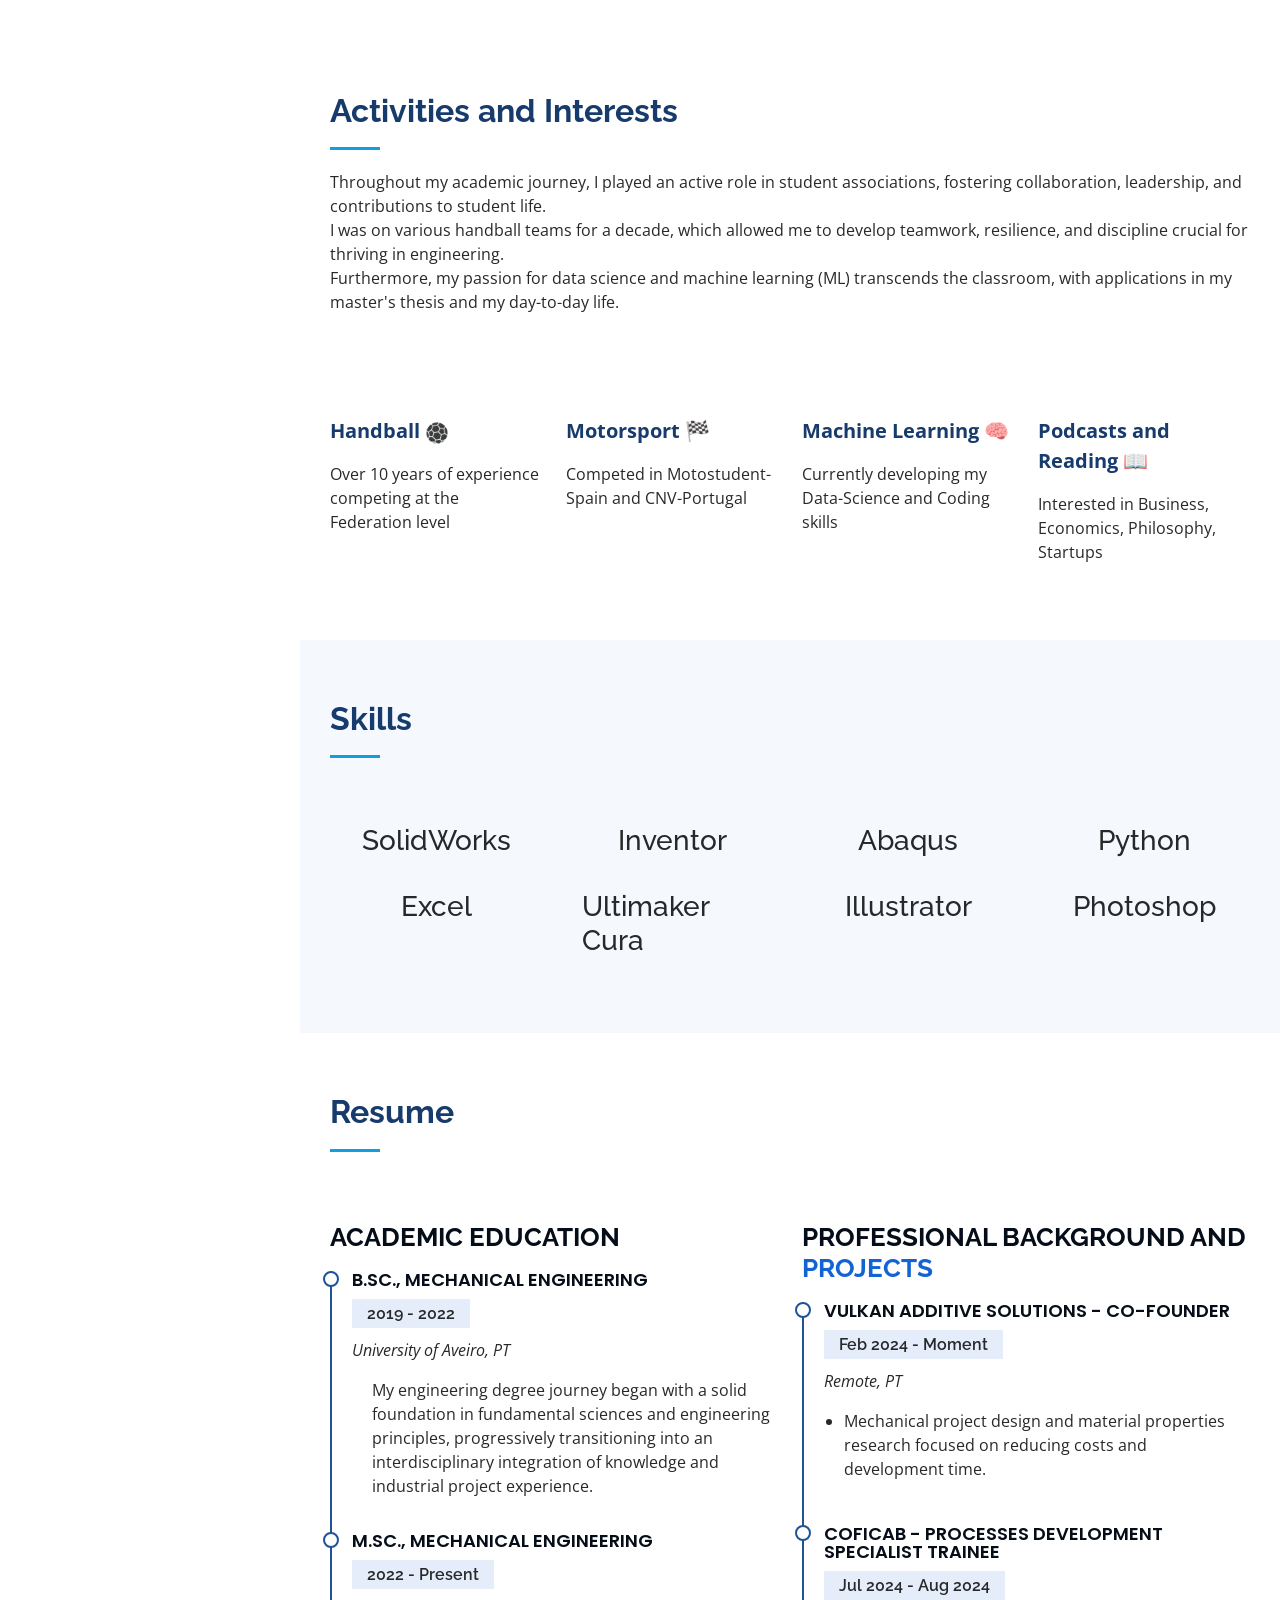
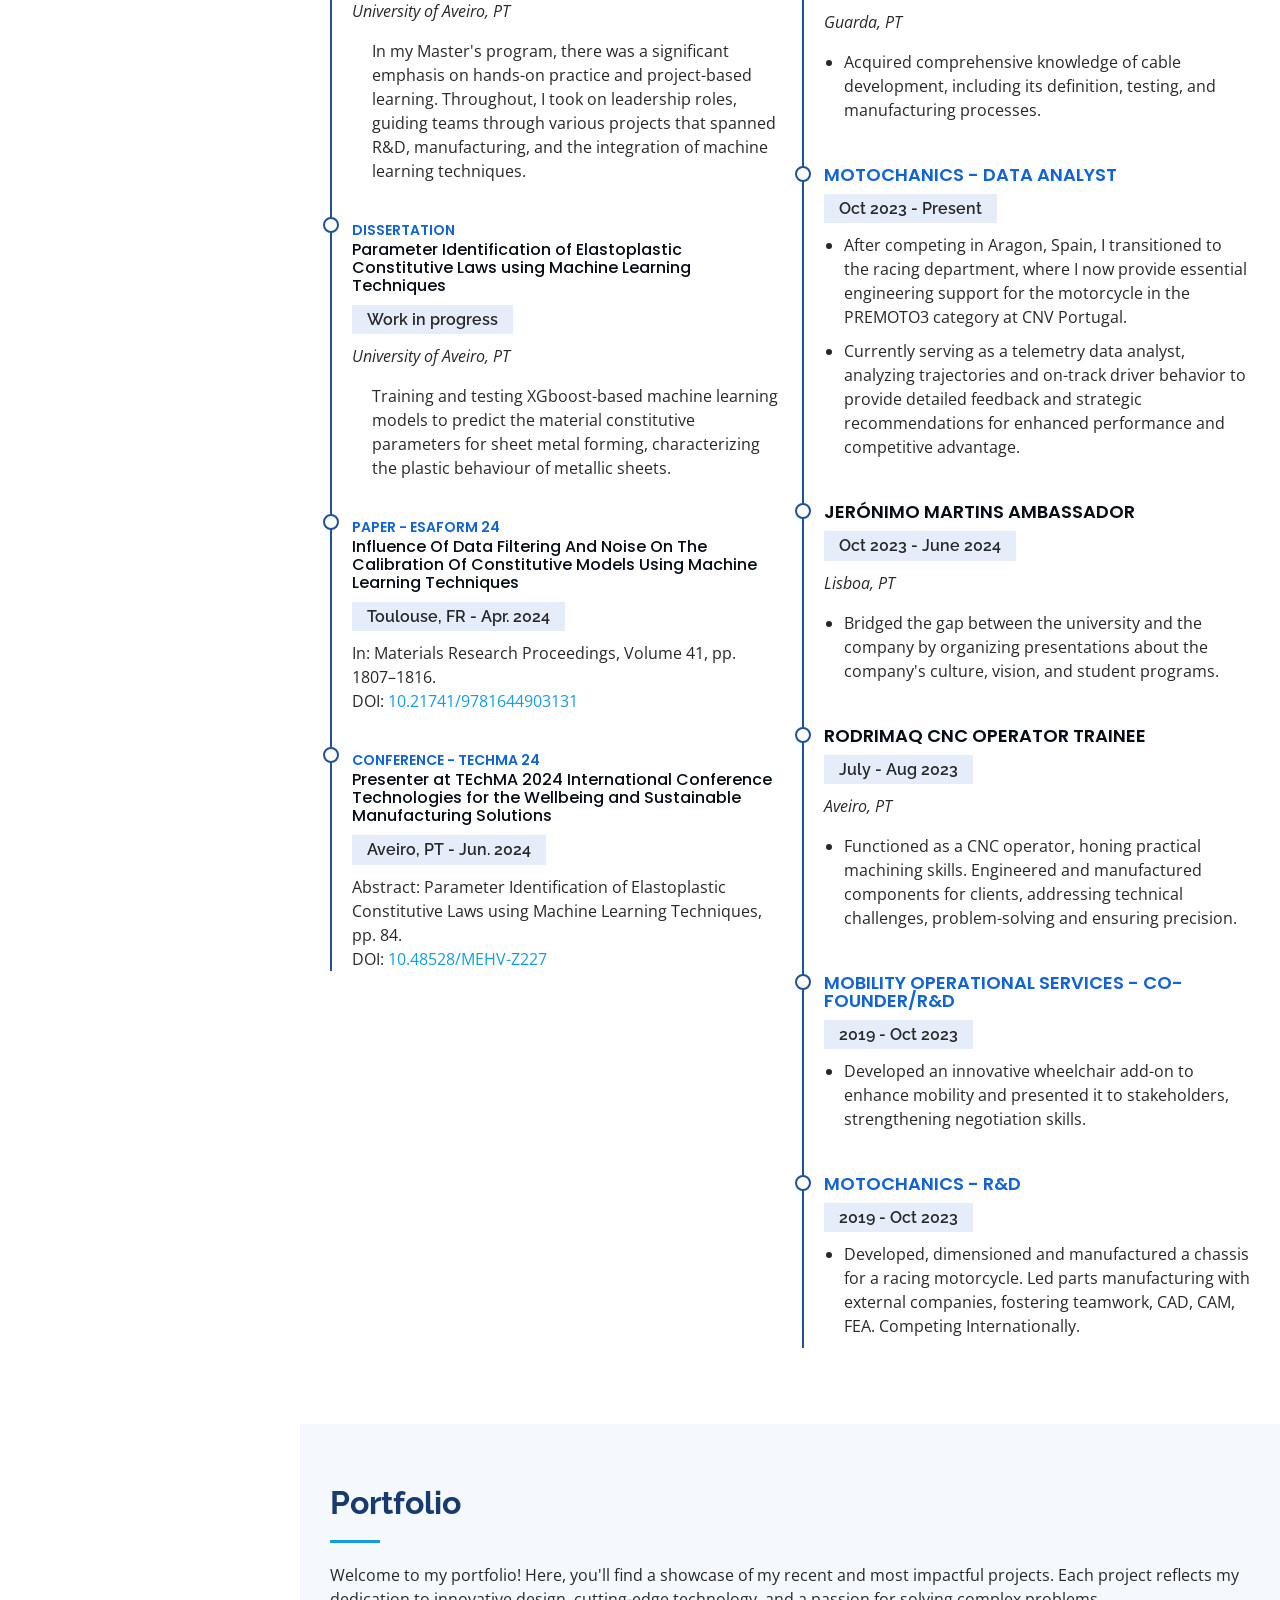
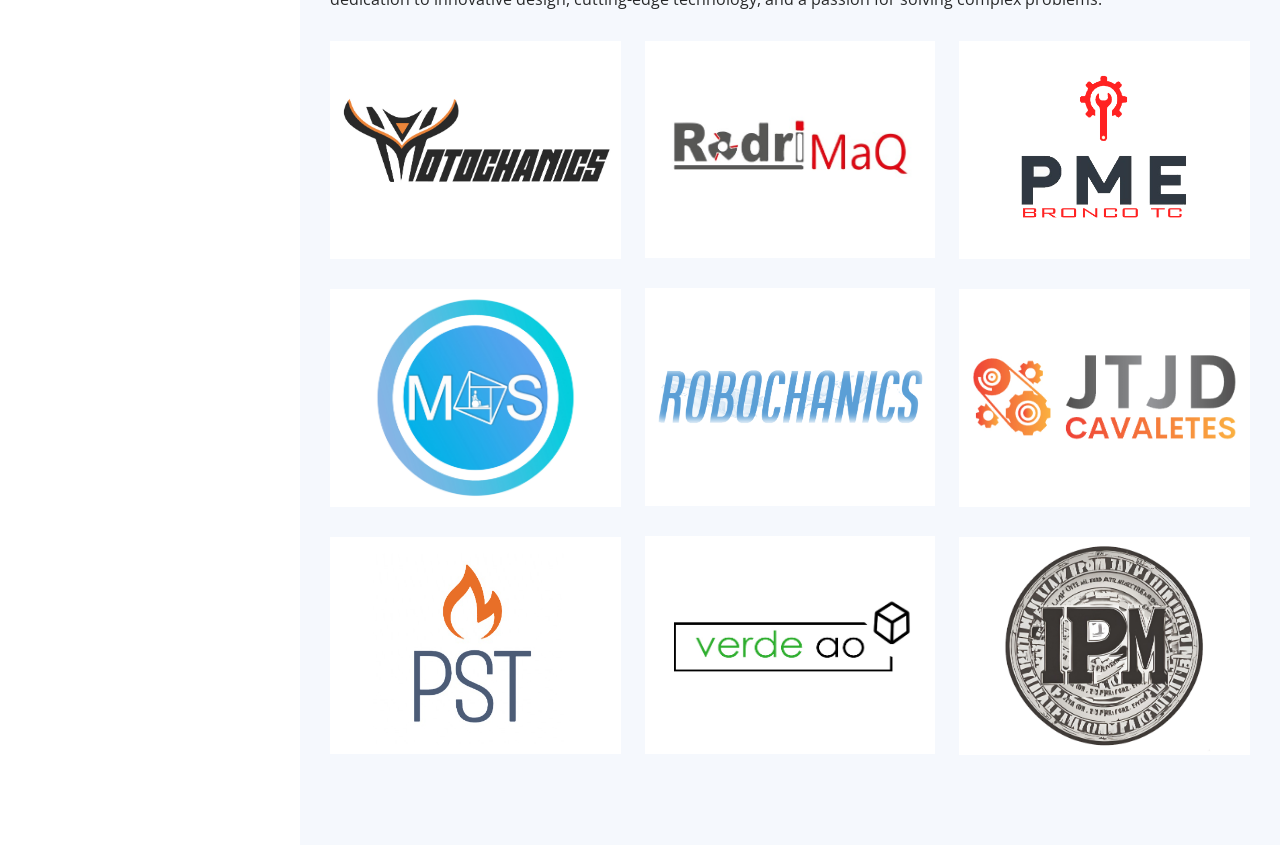
==== commit 7ec17696: "vulkan" ====
--- a/index.html
+++ b/index.html
@@ -102,7 +102,7 @@
             <div class="row">
               <div class="col-lg-8">
                 <ul>
-                  <li><i class="bi bi-chevron-right"></i> <strong>Age:</strong> <span>22</span></li>
+                  <li><i class="bi bi-chevron-right"></i> <strong>Age:</strong> <span>23</span></li>
                   <li><i class="bi bi-chevron-right"></i> <strong>Education:</strong> <span>B.Sc., Mechanical Engineering</span></li>
                   <li><i class="bi bi-chevron-right"></i> <strong>University:</strong> <span>University of Aveiro</span></li>
                   </ul>
@@ -343,9 +343,33 @@
           <div class="col-lg-6" data-aos="fade-up" data-aos-delay="100">
             <h3 class="resume-title">PROFESSIONAL BACKGROUND AND <span class="grey-text">PROJECTS</span></h3>
 
+            <div class="resume-item">
+              <h4>Vulkan Additive Solutions - Co-Founder</h4>
+              <h5>Feb 2024 - Moment</h5>
+              <p><em>Remote, PT </em></p>
+              <ul>
+                <li>Mechanical project design and material properties research focused on reducing costs and development time.
+                  </li>
+                
+              </ul>
+            </div>
+
+
+            <div class="resume-item">
+              <h4>COFICAB - Processes Development Specialist Trainee</h4>
+              <h5>Jul 2024 - Aug 2024</h5>
+              <p><em>Guarda, PT </em></p>
+              <ul>
+                <li>Acquired comprehensive knowledge of cable development, including its definition, testing, and manufacturing processes.
+                  </li>
+                
+              </ul>
+            </div>
             
-            <div class="resume-item">
-              <h4><span class="grey-text">Motochanics - Racing Dep</span></h4>
+
+
+            <div class="resume-item">
+              <h4><span class="grey-text">Motochanics - Data Analyst</span></h4>
               <h5>Oct 2023 - Present</h5>
                <ul>
                 
@@ -386,6 +410,17 @@
               </ul>
             </div>
 
+            <div class="resume-item">
+              <h4><span class="grey-text">Mobility Operational Services - Co-Founder/R&D </span></h4>
+              <h5>2019 - Oct 2023</h5>
+               <ul>
+                <li>Developed an innovative wheelchair add-on to enhance mobility and presented it to stakeholders, strengthening negotiation skills.    
+                  
+                  
+                  </li>
+                  
+              </ul>
+            </div>
 
             <div class="resume-item">
               <h4><span class="grey-text">Motochanics - R&D </span></h4>
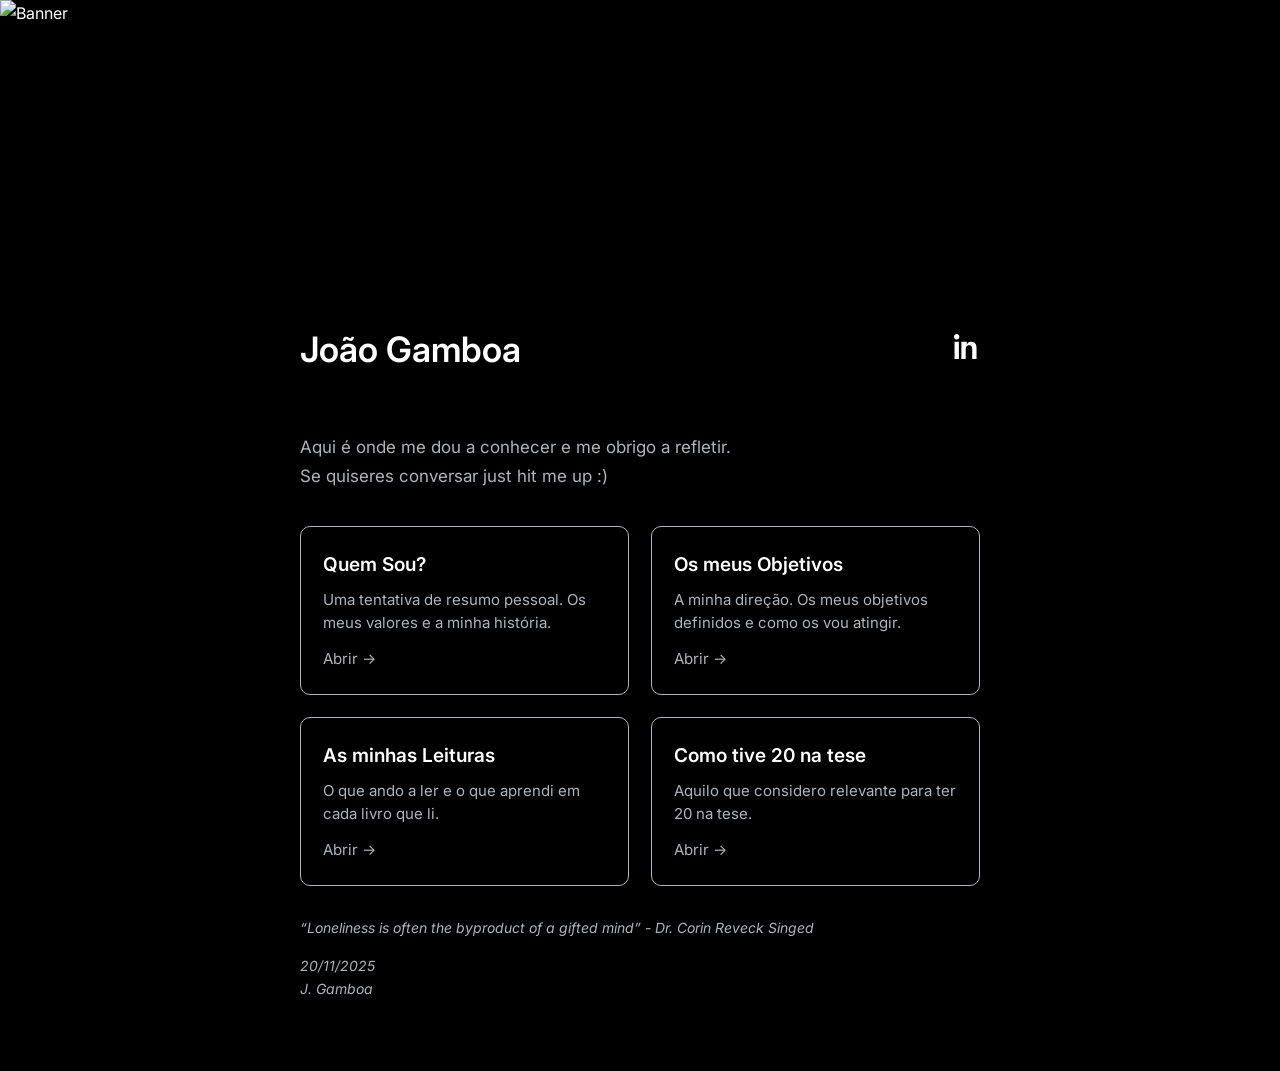
==== commit 7558a3ef: "Add files via upload" ====
--- a/index.html
+++ b/index.html
@@ -1,562 +1,209 @@
-<!DOCTYPE html>
-<html lang="en">
-
-<head>
-  
-
-  <meta charset="utf-8">
-  <meta content="width=device-width, initial-scale=1.0" name="viewport">
-
-  <title>João Gamboa</title>
-  <meta content="" name="description">
-  <meta content="" name="keywords">
-
-  <!-- Favicons -->
-  <link href="assets/img/favicon.ico" rel="icon">
-  <link href="assets/img/apple-touch-icon.png" rel="apple-touch-icon">
-
-  <!-- Google Fonts -->
-  <link href="https://fonts.googleapis.com/css?family=Open+Sans:300,300i,400,400i,600,600i,700,700i|Raleway:300,300i,400,400i,500,500i,600,600i,700,700i|Poppins:300,300i,400,400i,500,500i,600,600i,700,700i" rel="stylesheet">
-
-  <!-- Vendor CSS Files -->
-  <link href="assets/vendor/aos/aos.css" rel="stylesheet">
-  <link href="assets/vendor/bootstrap/css/bootstrap.min.css" rel="stylesheet">
-  <link href="assets/vendor/bootstrap-icons/bootstrap-icons.css" rel="stylesheet">
-  <link href="assets/vendor/boxicons/css/boxicons.min.css" rel="stylesheet">
-  <link href="assets/vendor/glightbox/css/glightbox.min.css" rel="stylesheet">
-  <link href="assets/vendor/swiper/swiper-bundle.min.css" rel="stylesheet">
-
-  
-  <!-- Template Main CSS File -->
-  <link href="assets/css/style.css" rel="stylesheet">
-
-  <!-- =======================================================
-  * Template Name: iPortfolio
-  * Template URL: https://bootstrapmade.com/iportfolio-bootstrap-portfolio-websites-template/
-  * Updated: Mar 17 2024 with Bootstrap v5.3.3
-  * Author: BootstrapMade.com
-  * License: https://bootstrapmade.com/license/
-  ======================================================== -->
-</head>
-
-<body>
-
-  <!-- ======= Mobile nav toggle button ======= -->
-  <i class="bi bi-list mobile-nav-toggle d-xl-none"></i>
-
-  <!-- ======= Header ======= -->
-  <header id="header">
-    <div class="d-flex flex-column">
-
-      <div class="profile">
-        <img src="assets/img/profile-img.jpeg" alt="" class="img-fluid rounded-circle">
-        <h1 class="text-light"><a href="index.html">João Gamboa</a></h1>
-        <div class="social-links mt-3 text-center">
-          <a href="https://www.facebook.com/joao.gamboa.marques/" class="facebook"><i class="bx bxl-facebook"></i></a>
-          <a href="https://www.instagram.com/joao_gamboa/" class="instagram"><i class="bx bxl-instagram"></i></a>
-          <a href="https://www.linkedin.com/in/joaogamboam/" class="linkedin"><i class="bx bxl-linkedin"></i></a>
-          <!--<a href="mailto:gamboa.marques@ua.pt" class="email"><i class="bx bx-envelope"></i></a>-->
-          <a download href="./CV_JoaoGamboa_EN.pdf" class="email"><i class="bx bx-file"></i></a>
-        </div>
-      </div>
-
-      <nav id="navbar" class="nav-menu navbar">
-        <ul>
-          <li><a href="#hero" class="nav-link scrollto active"><i class="bx bx-home"></i> <span>Home</span></a></li>
-          <li><a href="#about" class="nav-link scrollto"><i class="bx bx-user"></i> <span>About</span></a></li>
-          <li><a href="#resume" class="nav-link scrollto"><i class="bx bx-file-blank"></i> <span>Resume</span></a></li>
-          <li><a href="#portfolio" class="nav-link scrollto"><i class="bx bx-book-content"></i> <span>Portfolio</span></a></li>
-          <li><a href="mailto:gamboa.marques@ua.pt"><i class="bx bx-envelope"></i> <span>Email </span></a></li>
-        </ul>
-      </nav><!-- .nav-menu -->
-    </div>
-  </header><!-- End Header -->
-
-  <!-- ======= Hero Section ======= -->
-  <section id="hero" class="d-flex flex-column justify-content-center align-items-center">
-    <div class="hero-container" data-aos="fade-in">
-      <h1>João Gamboa</h1>
-      <p><span class="typed" data-typed-items="MECHANICAL ENGINEERING"></span></p>
-    </div>
-  </section><!-- End Hero -->
- 
-  <main id="main">
-
-    <!-- ======= About Section ======= -->
-    <section id="about" class="about">
-      <div class="container">
-
-        <div class="section-title">
-          <h2>About Me</h2>
-          </div>
-
-        <div class="row">
-          <div class="col-lg-4" data-aos="fade-right" >
-            <img src="assets/img/profile-img.jpeg" class="img-fluid" alt="" style="max-width: 110%; height: auto;">
-          </div>
-          <div class="col-lg-6 pt-4 pt-lg-0 content" data-aos="fade-left" style="margin-left: 100px;">     
-            <h3>João António Gamboa Marques</h3>
-            <p class="fst-italic">
-              5th Year Mechanical Engineering Student at University of Aveiro
-            </p>
-            <div class="row">
-              <div class="col-lg-8">
-                <ul>
-                  <li><i class="bi bi-chevron-right"></i> <strong>Age:</strong> <span>23</span></li>
-                  <li><i class="bi bi-chevron-right"></i> <strong>Education:</strong> <span>B.Sc., Mechanical Engineering</span></li>
-                  <li><i class="bi bi-chevron-right"></i> <strong>University:</strong> <span>University of Aveiro</span></li>
-                  </ul>
-              </div>
-              <div class="col-lg-8">
-                <ul>
-                  <li><i class="bi bi-chevron-right"></i> <strong>Nationalities:</strong>Portuguese & Spanish<span></span></li>
-                  <li>
-                    <i class="bi bi-chevron-right"></i>
-                    <strong>Languages:</strong>
-                    <span style="white-space: nowrap;">Portuguese Native • English C1 • Spanish B2</span>
-                  </li>
-                  <li><i class="bi bi-chevron-right"></i> <strong>Email:</strong> <span>gamboa.marques@ua.pt</span></li>
-                  </ul>
-              </div>
-            </div>
-            <p>
-              
-              Organization and proactivity are my focus and guiding philosophies. 
-            <p>
-              Through them, I strive to add value to everything I engage in.
-          </div>
-        </div>
-
-      </div>
-    </section><!-- End About Section -->
-
-    <!-- ======= Facts Section ======= -->
-    <section id="interests" class="interests" >
-      <div class="container">
-
-        <div class="section-title" >
-          <h2>Activities and Interests</h2>
-            <p><div class="activities-text" data-aos="fade-up">
-              Throughout my academic journey, I played an active role in student associations, fostering collaboration, leadership, and contributions to student life.
-            <p>I was on various handball teams for a decade, which allowed me to develop teamwork, resilience, and discipline crucial for thriving in engineering.
-            <p>
-            <p>
-            <p> Furthermore, my passion for data science and machine learning (ML) transcends the classroom, with applications in my master's thesis and my day-to-day life.
-            </p></div>  
-        </div>
-        <br>
-        <br>
-        <br>
-        <div class="row no-gutters">
-
-          <div class="col-lg-3 col-md-6 d-md-flex align-items-md-stretch" data-aos="fade-up">
-            <div class="count-box">
-              <div class="activities-wrapper">
-                <p><strong style="font-size: 20px;color: #173b6c">Handball <img src="assets/img/games.png" alt="handball" ></strong></p>
-              </div>  
-                <p>Over 10 years of experience competing at the Federation level</p>
-            </div>
-        </div>
-        
-        <div class="col-lg-3 col-md-6 d-md-flex align-items-md-stretch" data-aos="fade-up" data-aos-delay="100">
-            <div class="count-box">
-                <p><strong style="font-size: 20px;color: #173b6c";>Motorsport 🏁</strong></p>
-                <p>Competed in Motostudent-Spain and CNV-Portugal</p>
-            </div>
-        </div>
-        
-        <div class="col-lg-3 col-md-6 d-md-flex align-items-md-stretch" data-aos="fade-up" data-aos-delay="200">
-            <div class="count-box">
-                <p><strong style="font-size: 20px;color: #173b6c">Machine Learning 🧠</strong></p>
-                <p>Currently developing my Data-Science and Coding skills</p>
-            </div>
-        </div>
-        
-        <div class="col-lg-3 col-md-6 d-md-flex align-items-md-stretch" data-aos="fade-up" data-aos-delay="300">
-            <div class="count-box">
-                <p><strong style="font-size: 20px;color: #173b6c">Podcasts and Reading 📖</strong></p>
-                <p>Interested in Business, Economics, Philosophy, Startups</p>
-            </div>
-        </div>    
-        </div>
-        
-
-      </div>
-    </section><!-- End Facts Section -->
-
-      <!-- ======= Skills Section ======= -->
-      <section id="skills" class="skills section-bg">
-        <div class="container">
-
-          <div class="section-title">
-            <h2>Skills</h2>
-          </div>
-
-          <div class="row skills-content">
-
-            <div class="col-lg-3 col-md-6" data-aos="fade-up">
-              <div class="skill-box ">
-                <div class="icon-box">
-                  <h3>SolidWorks</h3>
-                </div>
-              </div>
-            </div>
-
-            <div class="col-lg-3 col-md-6" data-aos="fade-up" >
-              <div class="skill-box ">
-                <div class="icon-box">
-                  <h3>Inventor</h3>
-                </div>
-              </div>
-            </div>
-
-            <div class="col-lg-3 col-md-6" data-aos="fade-up">
-              <div class="skill-box ">
-                <div class="icon-box">
-                  <h3>Abaqus</h3>
-                </div>
-              </div>
-            </div>
-
-            <div class="col-lg-3 col-md-6" data-aos="fade-up">
-              <div class="skill-box ">
-                <div class="icon-box">
-                  <h3>Python</h3>
-                </div>
-              </div>
-            </div>
-
-            <div class="col-lg-3 col-md-6" data-aos="fade-up">
-              <div class="skill-box ">
-                <div class="icon-box">
-                 <h3>Excel</h3>
-                </div>
-              </div>
-            </div>
-
-            <div class="col-lg-3 col-md-6" data-aos="fade-up">
-              <div class="skill-box ">
-                <div class="icon-box">
-                  <h3>Ultimaker Cura</h3>
-                </div>
-              </div>
-            </div>
-
-            <div class="col-lg-3 col-md-6" data-aos="fade-up">
-              <div class="skill-box ">
-                <div class="icon-box">
-                  <h3>Illustrator</h3>
-                </div>
-              </div>
-            </div>
-
-            <div class="col-lg-3 col-md-6" data-aos="fade-up">
-              <div class="skill-box ">
-                <div class="icon-box">
-                  <h3>Photoshop</h3>
-                </div>
-              </div>
-            </div>
-
-          </div>
-        </div>
-      </section><!-- End Skills Section -->
-
-
-
-    <!-- ======= Resume Section ======= -->
-    <section id="resume" class="resume">
-      <div class="container">
-
-        <div class="section-title">
-          <h2>Resume</h2>
-          <p>
-
-          </div>
-
-        <div class="row">
-          <div class="col-lg-6" data-aos="fade-up">
-          
-            <h3 class="resume-title">ACADEMIC EDUCATION</h3>
-            <div class="resume-item">
-              <h4>B.Sc., Mechanical Engineering</h4>
-              <h5>2019 - 2022</h5>
-              <p><em>University of Aveiro, PT</em></p>
-              <ul>
-              <p>My engineering degree journey began with a solid foundation in fundamental sciences and engineering principles, progressively transitioning into an interdisciplinary integration of knowledge and industrial project experience.
-              </ul>
-              </div>
-
-            <div class="resume-item">
-              <h4>M.Sc., Mechanical Engineering</h4>
-              <h5>2022 - Present</h5>
-              <p><em>University of Aveiro, PT</em></p>
-              <ul>
-              <p>In my Master's program, there was a significant emphasis on hands-on practice and project-based learning.
-                 Throughout, I took on leadership roles, guiding teams through various projects that spanned R&D, manufacturing, and the integration of machine learning techniques.
-                </ul>
-                </div>
-
-            <div class="resume-item">
-              <h8>Dissertation</h8>
-              <h6>Parameter Identification of Elastoplastic Constitutive Laws using Machine Learning Techniques</h6>
-              <h5>Work in progress</h5>
-              <p><em>University of Aveiro, PT</em></p>
-              <ul>
-              <p>Training and testing XGboost-based machine learning models to predict the material constitutive parameters for sheet metal forming, characterizing the plastic behaviour of metallic sheets.
-              </ul>
-            </div>
-
-            <div class="resume-item">
-              <h8>Paper - ESAFORM 24</h8>
-              <h6>Influence Of Data Filtering And Noise On The Calibration Of 
-                Constitutive Models Using Machine Learning Techniques</h6>
-              <h5>Toulouse, FR - Apr. 2024</h5>
-              
-              <p>In: Materials Research Proceedings, Volume 41, pp. 1807–1816.<br>
-                DOI: <a href="https://doi.org/10.21741/9781644903131">10.21741/9781644903131</a></p>
-            </div>
-
-            <div class="resume-item">
-              <h8>Conference - TEchMA 24 </h8>
-              <h6>Presenter at TEchMA 2024 International Conference <br>
-                Technologies for the Wellbeing and Sustainable Manufacturing Solutions
-                
-                </h6>
-              <h5>Aveiro, PT - Jun. 2024</h5>
-              
-              <p>
-                
-                Abstract: Parameter Identification of Elastoplastic Constitutive Laws using Machine Learning Techniques, pp. 84.
-                <br> 
-                
-                DOI: <a href="https://doi.org/10.48528/mehv-z227 ">10.48528/MEHV-Z227 </a> 
-            </p>
-            </div>
-
-          </div>
-
-
-
-
-          
-          <div class="col-lg-6" data-aos="fade-up" data-aos-delay="100">
-            <h3 class="resume-title">PROFESSIONAL BACKGROUND AND <span class="grey-text">PROJECTS</span></h3>
-
-            <div class="resume-item">
-              <h4>Vulkan Additive Solutions - Co-Founder</h4>
-              <h5>Feb 2024 - Moment</h5>
-              <p><em>Remote, PT </em></p>
-              <ul>
-                <li>Mechanical project design and material properties research focused on reducing costs and development time.
-                  </li>
-                
-              </ul>
-            </div>
-
-
-            <div class="resume-item">
-              <h4>COFICAB - Processes Development Specialist Trainee</h4>
-              <h5>Jul 2024 - Aug 2024</h5>
-              <p><em>Guarda, PT </em></p>
-              <ul>
-                <li>Acquired comprehensive knowledge of cable development, including its definition, testing, and manufacturing processes.
-                  </li>
-                
-              </ul>
-            </div>
-            
-
-
-            <div class="resume-item">
-              <h4><span class="grey-text">Motochanics - Data Analyst</span></h4>
-              <h5>Oct 2023 - Present</h5>
-               <ul>
-                
-                  <li>
-                    After competing in Aragon, Spain, I transitioned to the racing department, where I now provide essential engineering support for the motorcycle in the PREMOTO3 category at CNV Portugal.
-                  </li>
-
-                  <li>
-                    Currently serving as a telemetry data analyst, analyzing trajectories and on-track driver behavior to provide detailed feedback and strategic recommendations for enhanced performance and competitive advantage.</li>
-
-              </ul>
-            </div>
-            
-            <div class="resume-item">
-              <h4>Jerónimo Martins Ambassador</h4>
-              <h5>Oct 2023 - June 2024</h5>
-              <p><em>Lisboa, PT </em></p>
-              <ul>
-                <li>Bridged the gap between the university and the company by
-                  organizing presentations about the company's culture, vision, and
-                  student programs.
-                  </li>
-                
-              </ul>
-            </div>
-
-
-            <div class="resume-item">
-              <h4>Rodrimaq CNC Operator Trainee</h4>
-              <h5>July - Aug 2023</h5>
-              <p><em>Aveiro, PT</em></p>
-              <ul>
-                <li>Functioned as a CNC operator, honing practical machining skills.
-                  Engineered and manufactured components for clients, addressing
-                  technical challenges, problem-solving and ensuring precision.                  
-                  </li>
-                  
-              </ul>
-            </div>
-
-            <div class="resume-item">
-              <h4><span class="grey-text">Mobility Operational Services - Co-Founder/R&D </span></h4>
-              <h5>2019 - Oct 2023</h5>
-               <ul>
-                <li>Developed an innovative wheelchair add-on to enhance mobility and presented it to stakeholders, strengthening negotiation skills.    
-                  
-                  
-                  </li>
-                  
-              </ul>
-            </div>
-
-            <div class="resume-item">
-              <h4><span class="grey-text">Motochanics - R&D </span></h4>
-              <h5>2019 - Oct 2023</h5>
-               <ul>
-                <li>Developed, dimensioned and manufactured a chassis for a racing
-                  motorcycle. Led parts manufacturing with external companies,
-                  fostering teamwork, CAD, CAM, FEA. Competing Internationally.    
-                  
-                  
-                  </li>
-                  
-              </ul>
-            </div>
-
-
-          </div>
-        </div>
-
-      </div>
-    </section><!-- End Resume Section -->
-
-    <!-- ======= Portfolio Section ======= define resolution entry 800x600 and inside 800x600 -->
-    <section id="portfolio" class="portfolio section-bg">
-      <div class="container">
-
-        <div class="section-title">
-          <h2>Portfolio</h2>
-          <p>Welcome to my portfolio! Here, you'll find a showcase of my recent and most impactful projects. Each project reflects my dedication to innovative design, cutting-edge technology, and a passion for solving complex problems.</div>
-
-        <div class="row portfolio-container" data-aos="fade-up" data-aos-delay="100">
-
-          <div class="col-lg-4 col-md-6 portfolio-item filter-app">
-            <div class="portfolio-wrap" onclick="location.href='1Motochanics.html'">
-              <img src="assets/img/portfolio/motochanics.jpg" class="img-fluid" alt="">
-              
-            </div>
-          </div>
-
-          <div class="col-lg-4 col-md-6 portfolio-item filter-web">
-            <div class="portfolio-wrap" onclick="location.href='2Rodrimaq.html'">
-              <img src="assets/img/portfolio/rodrimaq.jpg" class="img-fluid" alt="">
-              
-            </div>
-          </div>
-
-          <div class="col-lg-4 col-md-6 portfolio-item filter-app">
-            <div class="portfolio-wrap" onclick="location.href='3FordBronco.html'">
-              <img src="assets/img/portfolio/PME.png" class="img-fluid" alt="">
-              
-            </div>
-          </div>
-
-          <div class="col-lg-4 col-md-6 portfolio-item filter-card">
-            <div class="portfolio-wrap" onclick="location.href='4Robo.html'">
-              <img src="assets/img/portfolio/robochanics.png" class="img-fluid" alt="">
-              
-            </div>
-          </div>
-
-          <div class="col-lg-4 col-md-6 portfolio-item filter-web">
-            <div class="portfolio-wrap" onclick="location.href='5MOS.html'">
-              <img src="assets/img/portfolio/mos.jpg" class="img-fluid" alt="">
-              
-            </div>
-          </div>
-
-          <div class="col-lg-4 col-md-6 portfolio-item filter-app">
-            <div class="portfolio-wrap" onclick="location.href='6Elevator.html'">
-              <img src="assets/img/portfolio/jtjd.jpg" class="img-fluid" alt="">
-              
-            </div>
-          </div>
-
-          <div class="col-lg-4 col-md-6 portfolio-item filter-card">
-            <div class="portfolio-wrap" onclick="location.href='8Horta.html'">
-              <img src="assets/img/portfolio/verde.jpg" class="img-fluid" alt="">
-              
-            </div>
-          </div>
-
-          <div class="col-lg-4 col-md-6 portfolio-item filter-card">
-            <div class="portfolio-wrap" onclick="location.href='9Redutor.html'">
-              <img src="assets/img/portfolio/ipm.jpg" class="img-fluid" alt="">
-              
-            </div>
-          </div>
-
-          <div class="col-lg-4 col-md-6 portfolio-item filter-web">
-            <div class="portfolio-wrap" onclick="location.href='7PST.html'">
-              <img src="assets/img/portfolio/pst.jpg" class="img-fluid" alt="">
-              
-            </div>
-          </div>
-
-        </div>
-
-      </div>
-    </section><!-- End Portfolio Section -->
-
-
-
-  </main><!-- End #main -->
-
-  <!-- ======= Footer ======= -->
-  <footer id="footer">
-    <div class="container">
-      <div class="copyright">
-        &copy;  <strong><span>João Gamboa</span></strong>
-      </div>
-      <div class="credits">
-        <!-- All the links in the footer should remain intact. -->
-        <!-- You can delete the links only if you purchased the pro version. -->
-        <!-- Licensing information: https://bootstrapmade.com/license/ -->
-        <!-- Purchase the pro version with working PHP/AJAX contact form: https://bootstrapmade.com/iportfolio-bootstrap-portfolio-websites-template/ -->
-        
-      </div>
-    </div>
-  </footer><!-- End  Footer -->
-
-  <a href="#" class="back-to-top d-flex align-items-center justify-content-center"><i class="bi bi-arrow-up-short"></i></a>
-
-  <!-- Vendor JS Files -->
-  <script src="assets/vendor/purecounter/purecounter_vanilla.js"></script>
-  <script src="assets/vendor/aos/aos.js"></script>
-  <script src="assets/vendor/bootstrap/js/bootstrap.bundle.min.js"></script>
-  <script src="assets/vendor/glightbox/js/glightbox.min.js"></script>
-  <script src="assets/vendor/isotope-layout/isotope.pkgd.min.js"></script>
-  <script src="assets/vendor/swiper/swiper-bundle.min.js"></script>
-  <script src="assets/vendor/typed.js/typed.umd.js"></script>
-  <script src="assets/vendor/waypoints/noframework.waypoints.js"></script>
-  <script src="assets/vendor/php-email-form/validate.js"></script>
-
-  <!-- Template Main JS File -->
-  <script src="assets/js/main.js"></script>
-
-</body>
-
-</html>+<!DOCTYPE html>
+<html lang="pt">
+<head>
+  <meta charset="UTF-8">
+  <title>João Gamboa</title>
+  <link href="https://fonts.googleapis.com/css2?family=Inter:wght@400;600&display=swap" rel="stylesheet">
+
+  <!-- FAVICON -->
+  <link rel="apple-touch-icon" sizes="180x180" href="apple-touch-icon.png">
+  <link rel="icon" type="image/png" sizes="32x32" href="favicon-32x32.png">
+  <link rel="icon" type="image/png" sizes="16x16" href="favicon-16x16.png">
+  <link rel="shortcut icon" href="favicon.ico" type="image/x-icon">
+  <link rel="manifest" href="site.webmanifest">
+
+  <style>
+    * { box-sizing: border-box; }
+
+    body {
+      margin: 0;
+      padding: 0;
+      font-family: 'Inter', sans-serif;
+      background: #000;
+      color: #fff;
+      line-height: 1.7;
+    }
+
+    .banner img {
+      width: 100%;
+      height: 280px;
+      object-fit: cover;
+      display: block;
+    }
+
+    .container {
+      max-width: 720px;
+      margin: 40px auto 70px;
+      padding: 0 20px;
+    }
+
+    /* TITLE + ICON WRAPPER */
+    .title-row { 
+      display: flex;
+      justify-content: space-between;
+      align-items: center;
+      margin-bottom: 25px;
+    }
+
+    .title {
+      font-size: 35px;
+      font-weight: 600;
+      text-align: left;
+      margin: 0;
+    }
+
+    .linkedin-icon svg {
+      transition: opacity 0.15s ease;
+      cursor: pointer;
+    }
+
+    .linkedin-icon:hover svg {
+      opacity: 0.7;
+    }
+
+    .subtitle {
+      font-size: 17px;
+      color: #adb5bd;
+      text-align: left;
+      margin-bottom: 35px;
+      white-space: pre-line;
+    }
+
+    .grid {
+      display: grid;
+      grid-template-columns: repeat(2, 1fr);
+      gap: 22px;
+      margin-bottom: 20px;
+    }
+
+    .card {
+      border: 1px solid #adb5bd;
+      border-radius: 10px;
+      padding: 22px;
+      text-decoration: none;
+      color: inherit;
+      transition: border 0.15s ease, transform 0.15s ease;
+    }
+
+    .card:hover {
+      border-color: #fff;
+      transform: translateY(-3px);
+    }
+
+    .card-title {
+      font-size: 19px;
+      font-weight: 600;
+      margin-bottom: 8px;
+    }
+
+    .card-subtitle {
+      font-size: 15px;
+      color: #adb5bd;
+      margin-bottom: 12px;
+      line-height: 1.5;
+    }
+
+    .card-link {
+      font-size: 15px;
+      color: #adb5bd;
+    }
+
+    .card-link:hover { color: #fff; }
+
+    .footer {
+      margin-top: 30px;
+      font-size: 14px;
+      color: #adb5bd;
+      text-align: left;
+    }
+
+    @media (max-width: 700px) {
+
+      .container {
+        max-width: 92%;
+        padding: 0 14px;
+      }
+
+      .title {
+        font-size: 30px;
+      }
+
+      .subtitle {
+        margin-bottom: 32px;
+      }
+
+      .grid {
+        grid-template-columns: 1fr;
+        gap: 18px;
+      }
+    }
+
+  </style>
+</head>
+
+<body>
+
+<div class="banner">
+  <img src="banner.jpg" alt="Banner">
+</div>
+
+<div class="container">
+
+  <!-- TITLE + LINKEDIN ICON -->
+  <div class="title-row">
+    <div class="title">João Gamboa</div>
+
+    <a href="https://www.linkedin.com/in/joaogamboam/" target="_blank" class="linkedin-icon">
+      <svg xmlns="http://www.w3.org/2000/svg" width="26" height="26" viewBox="0 0 24 24" fill="#ffffff">
+        <path d="M4.98 3.5C4.98 4.88 3.86 6 2.5 6S0 4.88 0 3.5 1.12 1 2.5 1s2.48 1.12 2.48 2.5zM.5 8h4V24h-4V8zm7.5 0h3.8v2.3h.1c.5-1 1.8-2.3 3.9-2.3 4.2 0 5 2.7 5 6.2V24h-4v-8.2c0-2 0-4.5-2.8-4.5-2.8 0-3.2 2.2-3.2 4.3V24h-4V8z"/>
+      </svg>
+    </a>
+  </div>
+
+  <div class="subtitle">
+Aqui é onde me dou a conhecer e me obrigo a refletir.
+Se quiseres conversar just hit me up :)
+  </div>
+
+  <div class="grid">
+
+    <a class="card" href="about.html">
+      <div class="card-title">Quem Sou?</div>
+      <div class="card-subtitle">Uma tentativa de resumo pessoal. Os meus valores e a minha história.</div>
+      <div class="card-link">Abrir →</div>
+    </a>
+
+    <a class="card" href="objectives.html">
+      <div class="card-title">Os meus Objetivos</div>
+      <div class="card-subtitle">A minha direção. Os meus objetivos definidos e como os vou atingir.</div>
+      <div class="card-link">Abrir →</div>
+    </a>
+
+    <a class="card" href="books.html">
+      <div class="card-title">As minhas Leituras</div>
+      <div class="card-subtitle">O que ando a ler e o que aprendi em cada livro que li.</div>
+      <div class="card-link">Abrir →</div>
+    </a>
+
+    <a class="card" href="thesis.html">
+      <div class="card-title">Como tive 20 na tese</div>
+      <div class="card-subtitle">Aquilo que considero relevante para ter 20 na tese.</div>
+      <div class="card-link">Abrir →</div>
+    </a>
+
+  </div>
+
+  <div class="footer">
+   
+   <em>“Loneliness is often the byproduct of a gifted mind” - Dr. Corin Reveck Singed 
+
+    <p></p>
+
+   20/11/2025<br>J. Gamboa
+
+  </div>
+
+</div>
+
+</body>
+</html>
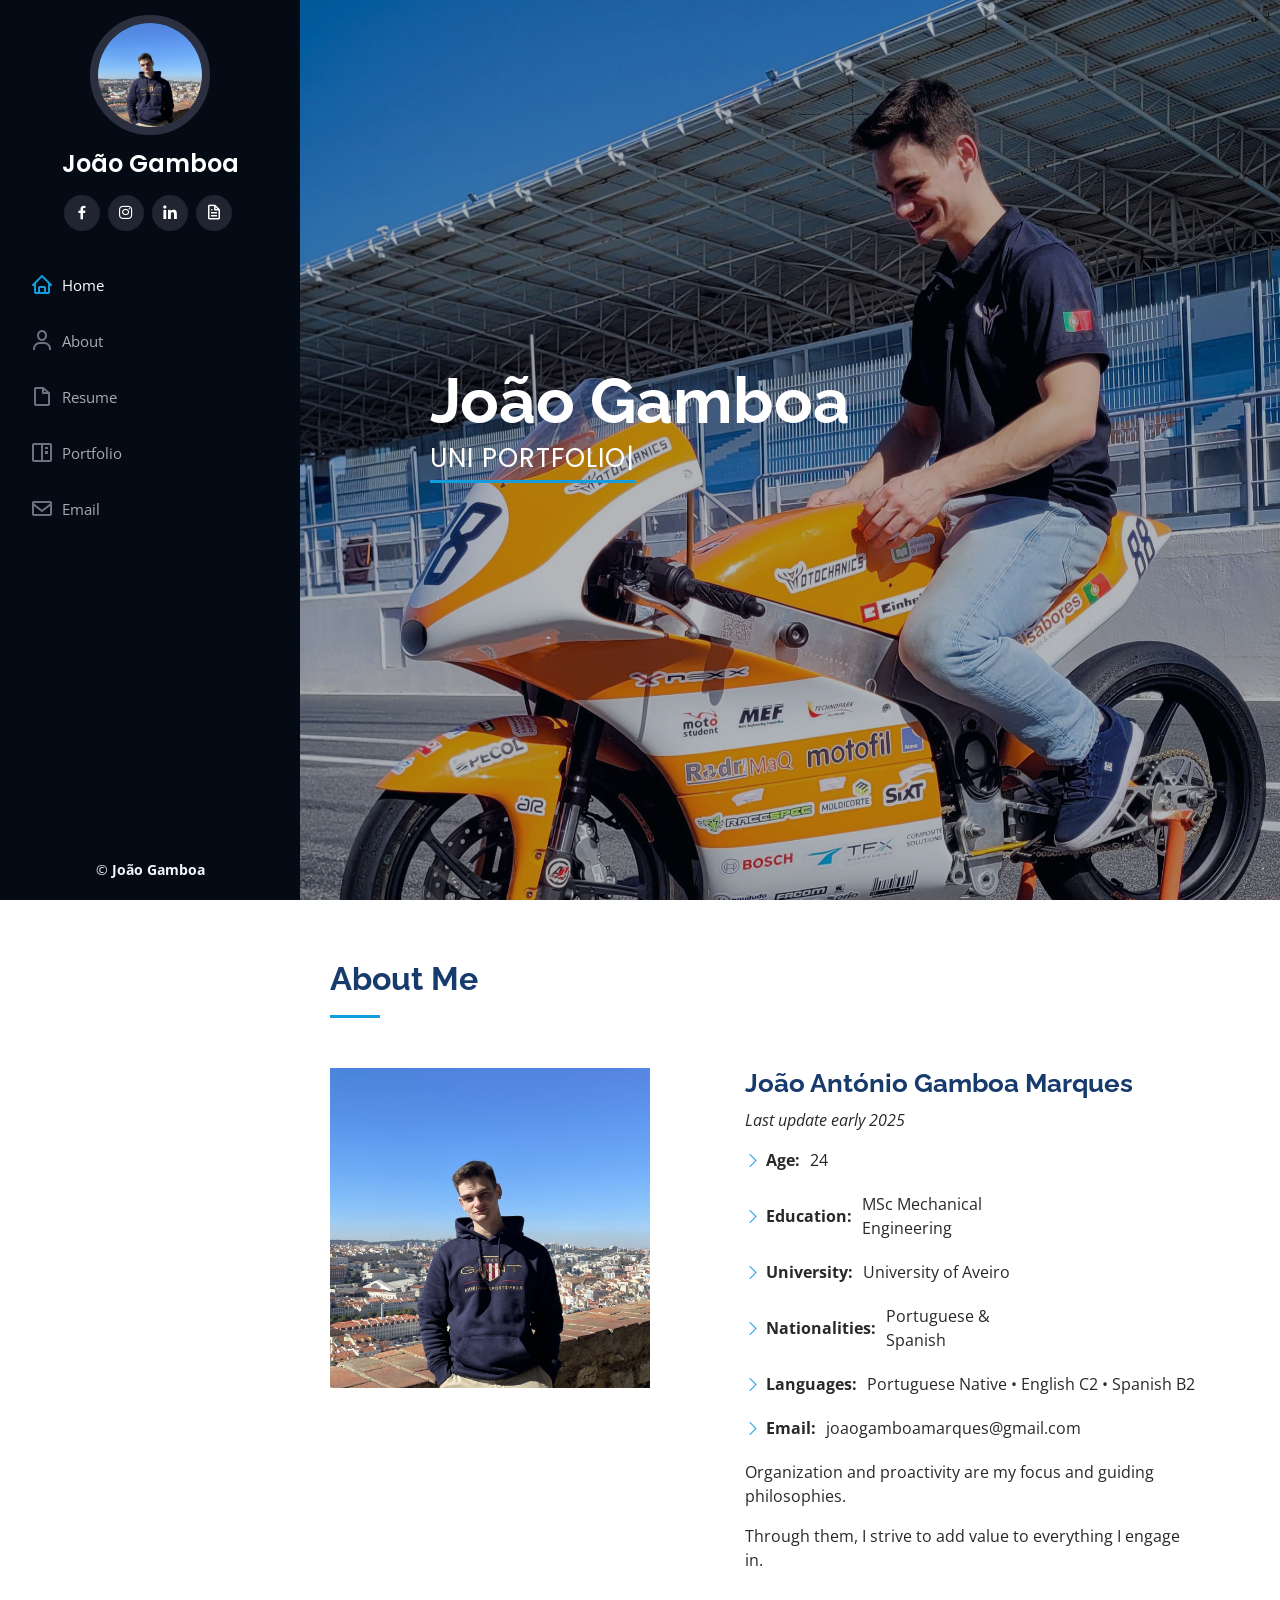
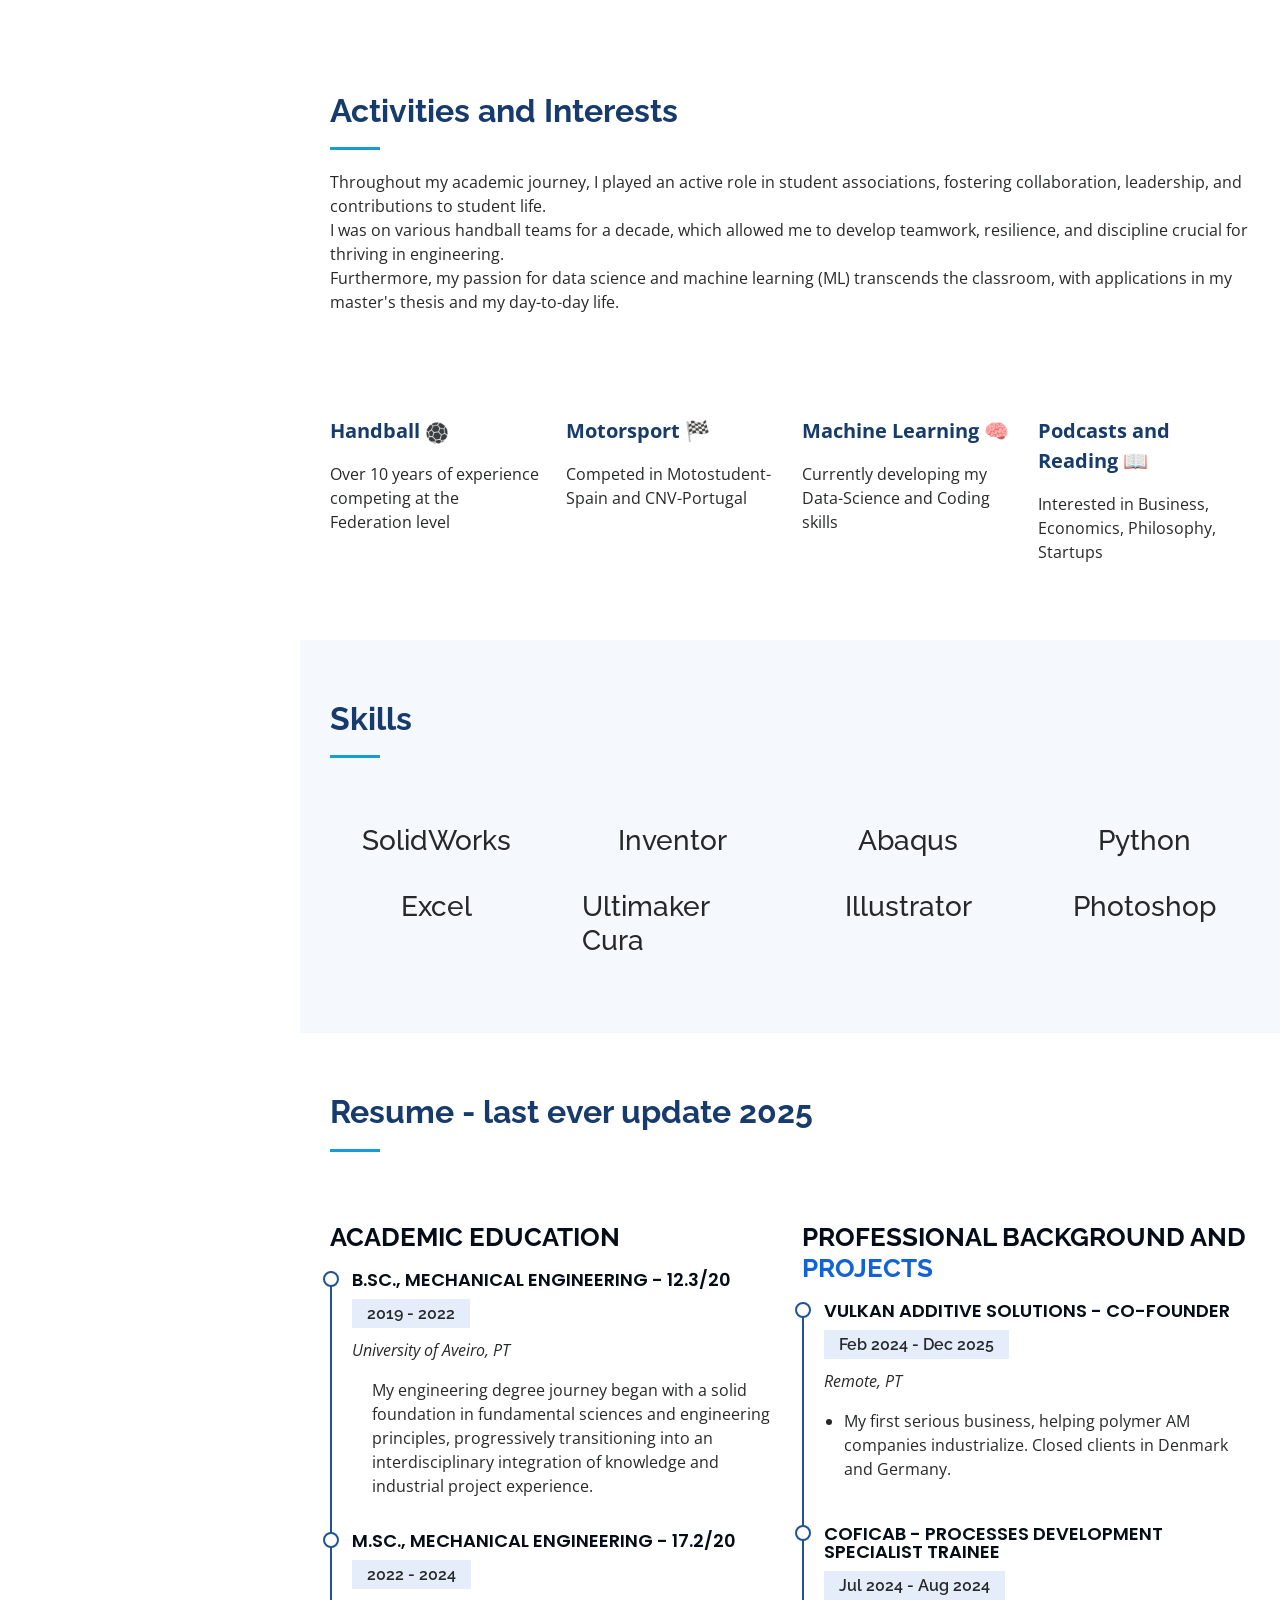
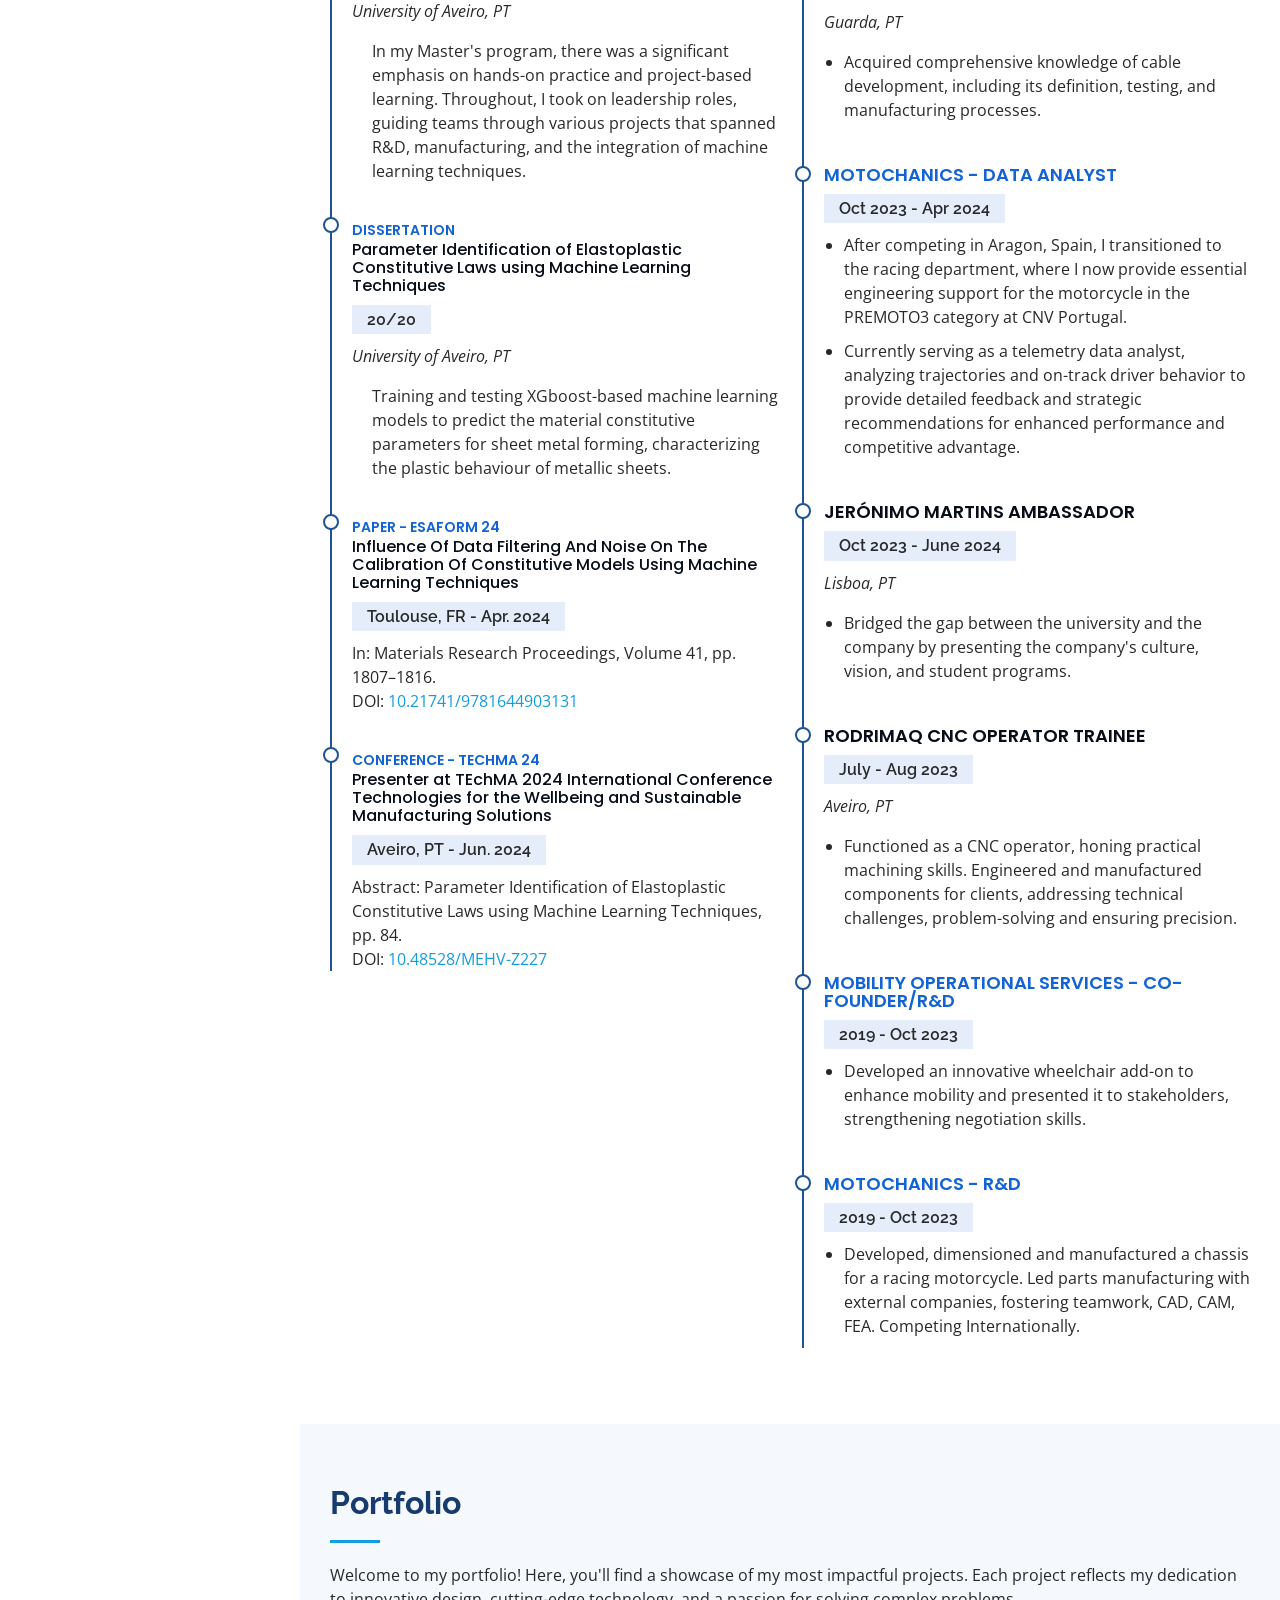
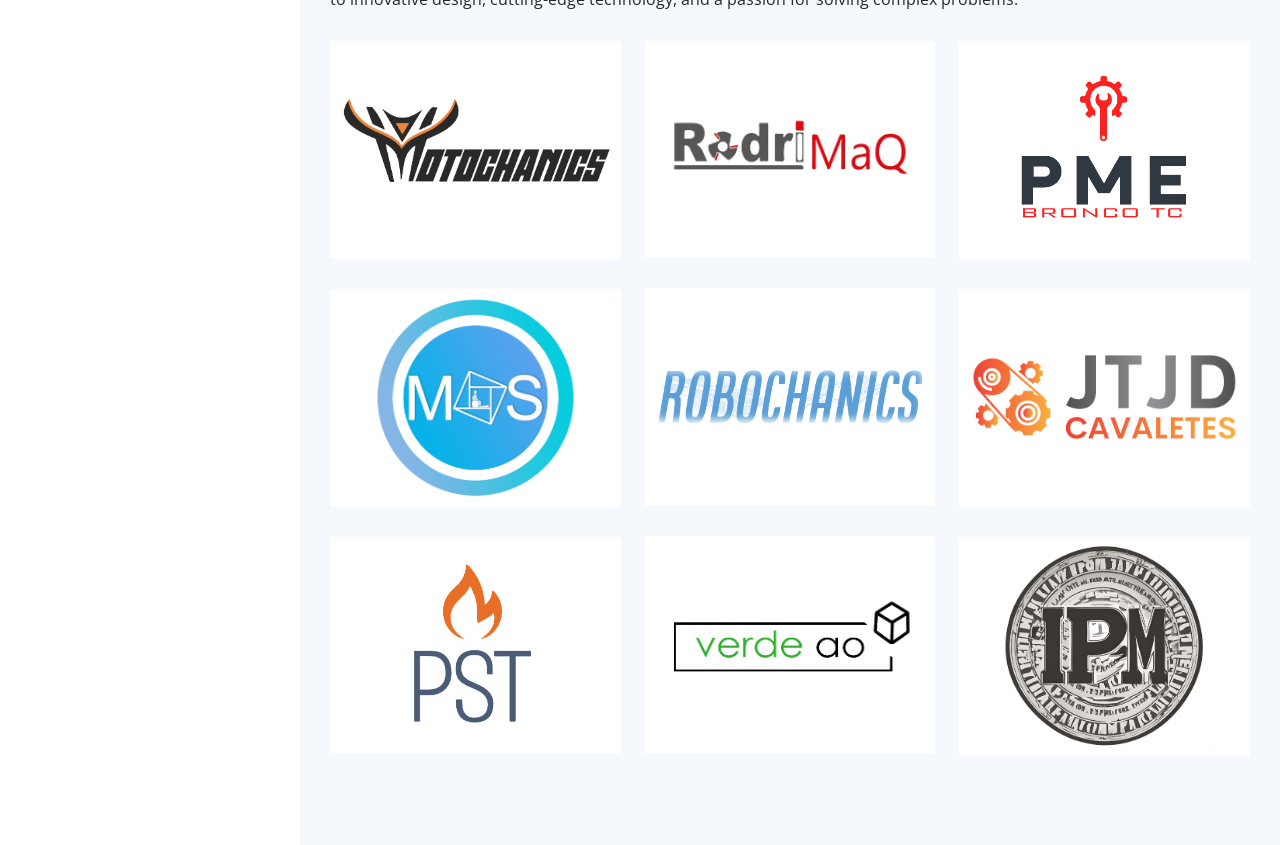
==== commit c22cc77c: "Add files via upload" ====
--- a/index.html
+++ b/index.html
@@ -1,209 +1,562 @@
-<!DOCTYPE html>
-<html lang="pt">
-<head>
-  <meta charset="UTF-8">
-  <title>João Gamboa</title>
-  <link href="https://fonts.googleapis.com/css2?family=Inter:wght@400;600&display=swap" rel="stylesheet">
-
-  <!-- FAVICON -->
-  <link rel="apple-touch-icon" sizes="180x180" href="apple-touch-icon.png">
-  <link rel="icon" type="image/png" sizes="32x32" href="favicon-32x32.png">
-  <link rel="icon" type="image/png" sizes="16x16" href="favicon-16x16.png">
-  <link rel="shortcut icon" href="favicon.ico" type="image/x-icon">
-  <link rel="manifest" href="site.webmanifest">
-
-  <style>
-    * { box-sizing: border-box; }
-
-    body {
-      margin: 0;
-      padding: 0;
-      font-family: 'Inter', sans-serif;
-      background: #000;
-      color: #fff;
-      line-height: 1.7;
-    }
-
-    .banner img {
-      width: 100%;
-      height: 280px;
-      object-fit: cover;
-      display: block;
-    }
-
-    .container {
-      max-width: 720px;
-      margin: 40px auto 70px;
-      padding: 0 20px;
-    }
-
-    /* TITLE + ICON WRAPPER */
-    .title-row { 
-      display: flex;
-      justify-content: space-between;
-      align-items: center;
-      margin-bottom: 25px;
-    }
-
-    .title {
-      font-size: 35px;
-      font-weight: 600;
-      text-align: left;
-      margin: 0;
-    }
-
-    .linkedin-icon svg {
-      transition: opacity 0.15s ease;
-      cursor: pointer;
-    }
-
-    .linkedin-icon:hover svg {
-      opacity: 0.7;
-    }
-
-    .subtitle {
-      font-size: 17px;
-      color: #adb5bd;
-      text-align: left;
-      margin-bottom: 35px;
-      white-space: pre-line;
-    }
-
-    .grid {
-      display: grid;
-      grid-template-columns: repeat(2, 1fr);
-      gap: 22px;
-      margin-bottom: 20px;
-    }
-
-    .card {
-      border: 1px solid #adb5bd;
-      border-radius: 10px;
-      padding: 22px;
-      text-decoration: none;
-      color: inherit;
-      transition: border 0.15s ease, transform 0.15s ease;
-    }
-
-    .card:hover {
-      border-color: #fff;
-      transform: translateY(-3px);
-    }
-
-    .card-title {
-      font-size: 19px;
-      font-weight: 600;
-      margin-bottom: 8px;
-    }
-
-    .card-subtitle {
-      font-size: 15px;
-      color: #adb5bd;
-      margin-bottom: 12px;
-      line-height: 1.5;
-    }
-
-    .card-link {
-      font-size: 15px;
-      color: #adb5bd;
-    }
-
-    .card-link:hover { color: #fff; }
-
-    .footer {
-      margin-top: 30px;
-      font-size: 14px;
-      color: #adb5bd;
-      text-align: left;
-    }
-
-    @media (max-width: 700px) {
-
-      .container {
-        max-width: 92%;
-        padding: 0 14px;
-      }
-
-      .title {
-        font-size: 30px;
-      }
-
-      .subtitle {
-        margin-bottom: 32px;
-      }
-
-      .grid {
-        grid-template-columns: 1fr;
-        gap: 18px;
-      }
-    }
-
-  </style>
-</head>
-
-<body>
-
-<div class="banner">
-  <img src="banner.jpg" alt="Banner">
-</div>
-
-<div class="container">
-
-  <!-- TITLE + LINKEDIN ICON -->
-  <div class="title-row">
-    <div class="title">João Gamboa</div>
-
-    <a href="https://www.linkedin.com/in/joaogamboam/" target="_blank" class="linkedin-icon">
-      <svg xmlns="http://www.w3.org/2000/svg" width="26" height="26" viewBox="0 0 24 24" fill="#ffffff">
-        <path d="M4.98 3.5C4.98 4.88 3.86 6 2.5 6S0 4.88 0 3.5 1.12 1 2.5 1s2.48 1.12 2.48 2.5zM.5 8h4V24h-4V8zm7.5 0h3.8v2.3h.1c.5-1 1.8-2.3 3.9-2.3 4.2 0 5 2.7 5 6.2V24h-4v-8.2c0-2 0-4.5-2.8-4.5-2.8 0-3.2 2.2-3.2 4.3V24h-4V8z"/>
-      </svg>
-    </a>
-  </div>
-
-  <div class="subtitle">
-Aqui é onde me dou a conhecer e me obrigo a refletir.
-Se quiseres conversar just hit me up :)
-  </div>
-
-  <div class="grid">
-
-    <a class="card" href="about.html">
-      <div class="card-title">Quem Sou?</div>
-      <div class="card-subtitle">Uma tentativa de resumo pessoal. Os meus valores e a minha história.</div>
-      <div class="card-link">Abrir →</div>
-    </a>
-
-    <a class="card" href="objectives.html">
-      <div class="card-title">Os meus Objetivos</div>
-      <div class="card-subtitle">A minha direção. Os meus objetivos definidos e como os vou atingir.</div>
-      <div class="card-link">Abrir →</div>
-    </a>
-
-    <a class="card" href="books.html">
-      <div class="card-title">As minhas Leituras</div>
-      <div class="card-subtitle">O que ando a ler e o que aprendi em cada livro que li.</div>
-      <div class="card-link">Abrir →</div>
-    </a>
-
-    <a class="card" href="thesis.html">
-      <div class="card-title">Como tive 20 na tese</div>
-      <div class="card-subtitle">Aquilo que considero relevante para ter 20 na tese.</div>
-      <div class="card-link">Abrir →</div>
-    </a>
-
-  </div>
-
-  <div class="footer">
-   
-   <em>“Loneliness is often the byproduct of a gifted mind” - Dr. Corin Reveck Singed 
-
-    <p></p>
-
-   20/11/2025<br>J. Gamboa
-
-  </div>
-
-</div>
-
-</body>
-</html>
+<!DOCTYPE html>
+<html lang="en">
+
+<head>
+  
+
+  <meta charset="utf-8">
+  <meta content="width=device-width, initial-scale=1.0" name="viewport">
+
+  <title>João Gamboa</title>
+  <meta content="" name="description">
+  <meta content="" name="keywords">
+
+  <!-- Favicons -->
+  <link href="assets/img/favicon.ico" rel="icon">
+  <link href="assets/img/apple-touch-icon.png" rel="apple-touch-icon">
+
+  <!-- Google Fonts -->
+  <link href="https://fonts.googleapis.com/css?family=Open+Sans:300,300i,400,400i,600,600i,700,700i|Raleway:300,300i,400,400i,500,500i,600,600i,700,700i|Poppins:300,300i,400,400i,500,500i,600,600i,700,700i" rel="stylesheet">
+
+  <!-- Vendor CSS Files -->
+  <link href="assets/vendor/aos/aos.css" rel="stylesheet">
+  <link href="assets/vendor/bootstrap/css/bootstrap.min.css" rel="stylesheet">
+  <link href="assets/vendor/bootstrap-icons/bootstrap-icons.css" rel="stylesheet">
+  <link href="assets/vendor/boxicons/css/boxicons.min.css" rel="stylesheet">
+  <link href="assets/vendor/glightbox/css/glightbox.min.css" rel="stylesheet">
+  <link href="assets/vendor/swiper/swiper-bundle.min.css" rel="stylesheet">
+
+  
+  <!-- Template Main CSS File -->
+  <link href="assets/css/style.css" rel="stylesheet">
+
+  <!-- =======================================================
+  * Template Name: iPortfolio
+  * Template URL: https://bootstrapmade.com/iportfolio-bootstrap-portfolio-websites-template/
+  * Updated: Mar 17 2024 with Bootstrap v5.3.3
+  * Author: BootstrapMade.com
+  * License: https://bootstrapmade.com/license/
+  ======================================================== -->
+</head>
+
+<body>
+
+  <!-- ======= Mobile nav toggle button ======= -->
+  <i class="bi bi-list mobile-nav-toggle d-xl-none"></i>
+
+  <!-- ======= Header ======= -->
+  <header id="header">
+    <div class="d-flex flex-column">
+
+      <div class="profile">
+        <img src="assets/img/profile-img.jpeg" alt="" class="img-fluid rounded-circle">
+        <h1 class="text-light"><a href="index.html">João Gamboa</a></h1>
+        <div class="social-links mt-3 text-center">
+          <a href="https://www.facebook.com/joao.gamboa.marques/" class="facebook"><i class="bx bxl-facebook"></i></a>
+          <a href="https://www.instagram.com/joao_gamboa/" class="instagram"><i class="bx bxl-instagram"></i></a>
+          <a href="https://www.linkedin.com/in/joaogamboam/" class="linkedin"><i class="bx bxl-linkedin"></i></a>
+          <!--<a href="mailto:joaogamboamarques@gmail.com" class="email"><i class="bx bx-envelope"></i></a>-->
+          <a download href="./CV_JoaoGamboa_EN.pdf" class="email"><i class="bx bx-file"></i></a>
+        </div>
+      </div>
+
+      <nav id="navbar" class="nav-menu navbar">
+        <ul>
+          <li><a href="#hero" class="nav-link scrollto active"><i class="bx bx-home"></i> <span>Home</span></a></li>
+          <li><a href="#about" class="nav-link scrollto"><i class="bx bx-user"></i> <span>About</span></a></li>
+          <li><a href="#resume" class="nav-link scrollto"><i class="bx bx-file-blank"></i> <span>Resume</span></a></li>
+          <li><a href="#portfolio" class="nav-link scrollto"><i class="bx bx-book-content"></i> <span>Portfolio</span></a></li>
+          <li><a href="mailto:joaogamboamarques@gmail.com"><i class="bx bx-envelope"></i> <span>Email </span></a></li>
+        </ul>
+      </nav><!-- .nav-menu -->
+    </div>
+  </header><!-- End Header -->
+
+  <!-- ======= Hero Section ======= -->
+  <section id="hero" class="d-flex flex-column justify-content-center align-items-center">
+    <div class="hero-container" data-aos="fade-in">
+      <h1>João Gamboa</h1>
+      <p><span class="typed" data-typed-items="UNI PORTFOLIO - MECHANICAL ENGINEERING"></span></p>
+    </div>
+  </section><!-- End Hero -->
+ 
+  <main id="main">
+
+    <!-- ======= About Section ======= -->
+    <section id="about" class="about">
+      <div class="container">
+
+        <div class="section-title">
+          <h2>About Me</h2>
+          </div>
+
+        <div class="row">
+          <div class="col-lg-4" data-aos="fade-right" >
+            <img src="assets/img/profile-img.jpeg" class="img-fluid" alt="" style="max-width: 110%; height: auto;">
+          </div>
+          <div class="col-lg-6 pt-4 pt-lg-0 content" data-aos="fade-left" style="margin-left: 100px;">     
+            <h3>João António Gamboa Marques</h3>
+            <p class="fst-italic">
+              Last update early 2025
+            </p>
+            <div class="row">
+              <div class="col-lg-8">
+                <ul>
+                  <li><i class="bi bi-chevron-right"></i> <strong>Age:</strong> <span>24</span></li>
+                  <li><i class="bi bi-chevron-right"></i> <strong>Education:</strong> <span>MSc Mechanical Engineering</span></li>
+                  <li><i class="bi bi-chevron-right"></i> <strong>University:</strong> <span>University of Aveiro</span></li>
+                  </ul>
+              </div>
+              <div class="col-lg-8">
+                <ul>
+                  <li><i class="bi bi-chevron-right"></i> <strong>Nationalities:</strong>Portuguese & Spanish<span></span></li>
+                  <li>
+                    <i class="bi bi-chevron-right"></i>
+                    <strong>Languages:</strong>
+                    <span style="white-space: nowrap;">Portuguese Native • English C2 • Spanish B2</span>
+                  </li>
+                  <li><i class="bi bi-chevron-right"></i> <strong>Email:</strong> <span>joaogamboamarques@gmail.com</span></li>
+                  </ul>
+              </div>
+            </div>
+            <p>
+              
+              Organization and proactivity are my focus and guiding philosophies. 
+            <p>
+              Through them, I strive to add value to everything I engage in.
+          </div>
+        </div>
+
+      </div>
+    </section><!-- End About Section -->
+
+    <!-- ======= Facts Section ======= -->
+    <section id="interests" class="interests" >
+      <div class="container">
+
+        <div class="section-title" >
+          <h2>Activities and Interests</h2>
+            <p><div class="activities-text" data-aos="fade-up">
+              Throughout my academic journey, I played an active role in student associations, fostering collaboration, leadership, and contributions to student life.
+            <p>I was on various handball teams for a decade, which allowed me to develop teamwork, resilience, and discipline crucial for thriving in engineering.
+            <p>
+            <p>
+            <p> Furthermore, my passion for data science and machine learning (ML) transcends the classroom, with applications in my master's thesis and my day-to-day life.
+            </p></div>  
+        </div>
+        <br>
+        <br>
+        <br>
+        <div class="row no-gutters">
+
+          <div class="col-lg-3 col-md-6 d-md-flex align-items-md-stretch" data-aos="fade-up">
+            <div class="count-box">
+              <div class="activities-wrapper">
+                <p><strong style="font-size: 20px;color: #173b6c">Handball <img src="assets/img/games.png" alt="handball" ></strong></p>
+              </div>  
+                <p>Over 10 years of experience competing at the Federation level</p>
+            </div>
+        </div>
+        
+        <div class="col-lg-3 col-md-6 d-md-flex align-items-md-stretch" data-aos="fade-up" data-aos-delay="100">
+            <div class="count-box">
+                <p><strong style="font-size: 20px;color: #173b6c";>Motorsport 🏁</strong></p>
+                <p>Competed in Motostudent-Spain and CNV-Portugal</p>
+            </div>
+        </div>
+        
+        <div class="col-lg-3 col-md-6 d-md-flex align-items-md-stretch" data-aos="fade-up" data-aos-delay="200">
+            <div class="count-box">
+                <p><strong style="font-size: 20px;color: #173b6c">Machine Learning 🧠</strong></p>
+                <p>Currently developing my Data-Science and Coding skills</p>
+            </div>
+        </div>
+        
+        <div class="col-lg-3 col-md-6 d-md-flex align-items-md-stretch" data-aos="fade-up" data-aos-delay="300">
+            <div class="count-box">
+                <p><strong style="font-size: 20px;color: #173b6c">Podcasts and Reading 📖</strong></p>
+                <p>Interested in Business, Economics, Philosophy, Startups</p>
+            </div>
+        </div>    
+        </div>
+        
+
+      </div>
+    </section><!-- End Facts Section -->
+
+      <!-- ======= Skills Section ======= -->
+      <section id="skills" class="skills section-bg">
+        <div class="container">
+
+          <div class="section-title">
+            <h2>Skills</h2>
+          </div>
+
+          <div class="row skills-content">
+
+            <div class="col-lg-3 col-md-6" data-aos="fade-up">
+              <div class="skill-box ">
+                <div class="icon-box">
+                  <h3>SolidWorks</h3>
+                </div>
+              </div>
+            </div>
+
+            <div class="col-lg-3 col-md-6" data-aos="fade-up" >
+              <div class="skill-box ">
+                <div class="icon-box">
+                  <h3>Inventor</h3>
+                </div>
+              </div>
+            </div>
+
+            <div class="col-lg-3 col-md-6" data-aos="fade-up">
+              <div class="skill-box ">
+                <div class="icon-box">
+                  <h3>Abaqus</h3>
+                </div>
+              </div>
+            </div>
+
+            <div class="col-lg-3 col-md-6" data-aos="fade-up">
+              <div class="skill-box ">
+                <div class="icon-box">
+                  <h3>Python</h3>
+                </div>
+              </div>
+            </div>
+
+            <div class="col-lg-3 col-md-6" data-aos="fade-up">
+              <div class="skill-box ">
+                <div class="icon-box">
+                 <h3>Excel</h3>
+                </div>
+              </div>
+            </div>
+
+            <div class="col-lg-3 col-md-6" data-aos="fade-up">
+              <div class="skill-box ">
+                <div class="icon-box">
+                  <h3>Ultimaker Cura</h3>
+                </div>
+              </div>
+            </div>
+
+            <div class="col-lg-3 col-md-6" data-aos="fade-up">
+              <div class="skill-box ">
+                <div class="icon-box">
+                  <h3>Illustrator</h3>
+                </div>
+              </div>
+            </div>
+
+            <div class="col-lg-3 col-md-6" data-aos="fade-up">
+              <div class="skill-box ">
+                <div class="icon-box">
+                  <h3>Photoshop</h3>
+                </div>
+              </div>
+            </div>
+
+          </div>
+        </div>
+      </section><!-- End Skills Section -->
+
+
+
+    <!-- ======= Resume Section ======= -->
+    <section id="resume" class="resume">
+      <div class="container">
+
+        <div class="section-title">
+          <h2>Resume - last ever update 2025</h2>
+          <p>
+
+          </div>
+
+        <div class="row">
+          <div class="col-lg-6" data-aos="fade-up">
+          
+            <h3 class="resume-title">ACADEMIC EDUCATION</h3>
+            <div class="resume-item">
+              <h4>B.Sc., Mechanical Engineering - 12.3/20</h4>
+              <h5>2019 - 2022</h5>
+              <p><em>University of Aveiro, PT</em></p>
+              <ul>
+              <p>My engineering degree journey began with a solid foundation in fundamental sciences and engineering principles, progressively transitioning into an interdisciplinary integration of knowledge and industrial project experience.
+              </ul>
+              </div>
+
+            <div class="resume-item">
+              <h4>M.Sc., Mechanical Engineering - 17.2/20</h4>
+              <h5>2022 - 2024</h5>
+              <p><em>University of Aveiro, PT</em></p>
+              <ul>
+              <p>In my Master's program, there was a significant emphasis on hands-on practice and project-based learning.
+                 Throughout, I took on leadership roles, guiding teams through various projects that spanned R&D, manufacturing, and the integration of machine learning techniques.
+                </ul>
+                </div>
+
+            <div class="resume-item">
+              <h8>Dissertation</h8>
+              <h6>Parameter Identification of Elastoplastic Constitutive Laws using Machine Learning Techniques</h6>
+              <h5>20/20</h5>
+              <p><em>University of Aveiro, PT</em></p>
+              <ul>
+              <p>Training and testing XGboost-based machine learning models to predict the material constitutive parameters for sheet metal forming, characterizing the plastic behaviour of metallic sheets.
+              </ul>
+            </div>
+
+            <div class="resume-item">
+              <h8>Paper - ESAFORM 24</h8>
+              <h6>Influence Of Data Filtering And Noise On The Calibration Of 
+                Constitutive Models Using Machine Learning Techniques</h6>
+              <h5>Toulouse, FR - Apr. 2024</h5>
+              
+              <p>In: Materials Research Proceedings, Volume 41, pp. 1807–1816.<br>
+                DOI: <a href="https://doi.org/10.21741/9781644903131">10.21741/9781644903131</a></p>
+            </div>
+
+            <div class="resume-item">
+              <h8>Conference - TEchMA 24 </h8>
+              <h6>Presenter at TEchMA 2024 International Conference <br>
+                Technologies for the Wellbeing and Sustainable Manufacturing Solutions
+                
+                </h6>
+              <h5>Aveiro, PT - Jun. 2024</h5>
+              
+              <p>
+                
+                Abstract: Parameter Identification of Elastoplastic Constitutive Laws using Machine Learning Techniques, pp. 84.
+                <br> 
+                
+                DOI: <a href="https://doi.org/10.48528/mehv-z227 ">10.48528/MEHV-Z227 </a> 
+            </p>
+            </div>
+
+          </div>
+
+
+
+
+          
+          <div class="col-lg-6" data-aos="fade-up" data-aos-delay="100">
+            <h3 class="resume-title">PROFESSIONAL BACKGROUND AND <span class="grey-text">PROJECTS</span></h3>
+
+            <div class="resume-item">
+              <h4>Vulkan Additive Solutions - Co-Founder</h4>
+              <h5>Feb 2024 - Dec 2025</h5>
+              <p><em>Remote, PT </em></p>
+              <ul>
+                <li>My first serious business, helping polymer AM companies industrialize. Closed clients in Denmark and Germany.
+                  </li>
+                
+              </ul>
+            </div>
+
+
+            <div class="resume-item">
+              <h4>COFICAB - Processes Development Specialist Trainee</h4>
+              <h5>Jul 2024 - Aug 2024</h5>
+              <p><em>Guarda, PT </em></p>
+              <ul>
+                <li>Acquired comprehensive knowledge of cable development, including its definition, testing, and manufacturing processes.
+                  </li>
+                
+              </ul>
+            </div>
+            
+
+
+            <div class="resume-item">
+              <h4><span class="grey-text">Motochanics - Data Analyst</span></h4>
+              <h5>Oct 2023 - Apr 2024</h5>
+               <ul>
+                
+                  <li>
+                    After competing in Aragon, Spain, I transitioned to the racing department, where I now provide essential engineering support for the motorcycle in the PREMOTO3 category at CNV Portugal.
+                  </li>
+
+                  <li>
+                    Currently serving as a telemetry data analyst, analyzing trajectories and on-track driver behavior to provide detailed feedback and strategic recommendations for enhanced performance and competitive advantage.</li>
+
+              </ul>
+            </div>
+            
+            <div class="resume-item">
+              <h4>Jerónimo Martins Ambassador</h4>
+              <h5>Oct 2023 - June 2024</h5>
+              <p><em>Lisboa, PT </em></p>
+              <ul>
+                <li>Bridged the gap between the university and the company by
+                  presenting the company's culture, vision, and
+                  student programs.
+                  </li>
+                
+              </ul>
+            </div>
+
+
+            <div class="resume-item">
+              <h4>Rodrimaq CNC Operator Trainee</h4>
+              <h5>July - Aug 2023</h5>
+              <p><em>Aveiro, PT</em></p>
+              <ul>
+                <li>Functioned as a CNC operator, honing practical machining skills.
+                  Engineered and manufactured components for clients, addressing
+                  technical challenges, problem-solving and ensuring precision.                  
+                  </li>
+                  
+              </ul>
+            </div>
+
+            <div class="resume-item">
+              <h4><span class="grey-text">Mobility Operational Services - Co-Founder/R&D </span></h4>
+              <h5>2019 - Oct 2023</h5>
+               <ul>
+                <li>Developed an innovative wheelchair add-on to enhance mobility and presented it to stakeholders, strengthening negotiation skills.    
+                  
+                  
+                  </li>
+                  
+              </ul>
+            </div>
+
+            <div class="resume-item">
+              <h4><span class="grey-text">Motochanics - R&D </span></h4>
+              <h5>2019 - Oct 2023</h5>
+               <ul>
+                <li>Developed, dimensioned and manufactured a chassis for a racing
+                  motorcycle. Led parts manufacturing with external companies,
+                  fostering teamwork, CAD, CAM, FEA. Competing Internationally.    
+                  
+                  
+                  </li>
+                  
+              </ul>
+            </div>
+
+
+          </div>
+        </div>
+
+      </div>
+    </section><!-- End Resume Section -->
+
+    <!-- ======= Portfolio Section ======= define resolution entry 800x600 and inside 800x600 -->
+    <section id="portfolio" class="portfolio section-bg">
+      <div class="container">
+
+        <div class="section-title">
+          <h2>Portfolio</h2>
+          <p>Welcome to my portfolio! Here, you'll find a showcase of my most impactful projects. Each project reflects my dedication to innovative design, cutting-edge technology, and a passion for solving complex problems.</div>
+
+        <div class="row portfolio-container" data-aos="fade-up" data-aos-delay="100">
+
+          <div class="col-lg-4 col-md-6 portfolio-item filter-app">
+            <div class="portfolio-wrap" onclick="location.href='1Motochanics.html'">
+              <img src="assets/img/portfolio/motochanics.jpg" class="img-fluid" alt="">
+              
+            </div>
+          </div>
+
+          <div class="col-lg-4 col-md-6 portfolio-item filter-web">
+            <div class="portfolio-wrap" onclick="location.href='2Rodrimaq.html'">
+              <img src="assets/img/portfolio/rodrimaq.jpg" class="img-fluid" alt="">
+              
+            </div>
+          </div>
+
+          <div class="col-lg-4 col-md-6 portfolio-item filter-app">
+            <div class="portfolio-wrap" onclick="location.href='3FordBronco.html'">
+              <img src="assets/img/portfolio/PME.png" class="img-fluid" alt="">
+              
+            </div>
+          </div>
+
+          <div class="col-lg-4 col-md-6 portfolio-item filter-card">
+            <div class="portfolio-wrap" onclick="location.href='4Robo.html'">
+              <img src="assets/img/portfolio/robochanics.png" class="img-fluid" alt="">
+              
+            </div>
+          </div>
+
+          <div class="col-lg-4 col-md-6 portfolio-item filter-web">
+            <div class="portfolio-wrap" onclick="location.href='5MOS.html'">
+              <img src="assets/img/portfolio/mos.jpg" class="img-fluid" alt="">
+              
+            </div>
+          </div>
+
+          <div class="col-lg-4 col-md-6 portfolio-item filter-app">
+            <div class="portfolio-wrap" onclick="location.href='6Elevator.html'">
+              <img src="assets/img/portfolio/jtjd.jpg" class="img-fluid" alt="">
+              
+            </div>
+          </div>
+
+          <div class="col-lg-4 col-md-6 portfolio-item filter-card">
+            <div class="portfolio-wrap" onclick="location.href='8Horta.html'">
+              <img src="assets/img/portfolio/verde.jpg" class="img-fluid" alt="">
+              
+            </div>
+          </div>
+
+          <div class="col-lg-4 col-md-6 portfolio-item filter-card">
+            <div class="portfolio-wrap" onclick="location.href='9Redutor.html'">
+              <img src="assets/img/portfolio/ipm.jpg" class="img-fluid" alt="">
+              
+            </div>
+          </div>
+
+          <div class="col-lg-4 col-md-6 portfolio-item filter-web">
+            <div class="portfolio-wrap" onclick="location.href='7PST.html'">
+              <img src="assets/img/portfolio/pst.jpg" class="img-fluid" alt="">
+              
+            </div>
+          </div>
+
+        </div>
+
+      </div>
+    </section><!-- End Portfolio Section -->
+
+
+
+  </main><!-- End #main -->
+
+  <!-- ======= Footer ======= -->
+  <footer id="footer">
+    <div class="container">
+      <div class="copyright">
+        &copy;  <strong><span>João Gamboa</span></strong>
+      </div>
+      <div class="credits">
+        <!-- All the links in the footer should remain intact. -->
+        <!-- You can delete the links only if you purchased the pro version. -->
+        <!-- Licensing information: https://bootstrapmade.com/license/ -->
+        <!-- Purchase the pro version with working PHP/AJAX contact form: https://bootstrapmade.com/iportfolio-bootstrap-portfolio-websites-template/ -->
+        
+      </div>
+    </div>
+  </footer><!-- End  Footer -->
+
+  <a href="#" class="back-to-top d-flex align-items-center justify-content-center"><i class="bi bi-arrow-up-short"></i></a>
+
+  <!-- Vendor JS Files -->
+  <script src="assets/vendor/purecounter/purecounter_vanilla.js"></script>
+  <script src="assets/vendor/aos/aos.js"></script>
+  <script src="assets/vendor/bootstrap/js/bootstrap.bundle.min.js"></script>
+  <script src="assets/vendor/glightbox/js/glightbox.min.js"></script>
+  <script src="assets/vendor/isotope-layout/isotope.pkgd.min.js"></script>
+  <script src="assets/vendor/swiper/swiper-bundle.min.js"></script>
+  <script src="assets/vendor/typed.js/typed.umd.js"></script>
+  <script src="assets/vendor/waypoints/noframework.waypoints.js"></script>
+  <script src="assets/vendor/php-email-form/validate.js"></script>
+
+  <!-- Template Main JS File -->
+  <script src="assets/js/main.js"></script>
+
+</body>
+
+</html>
--- a/assets/css/style.css
+++ b/assets/css/style.css
@@ -0,0 +1,1210 @@
+/**
+* Template Name: iPortfolio
+* Template URL: https://bootstrapmade.com/iportfolio-bootstrap-portfolio-websites-template/
+* Updated: Mar 17 2024 with Bootstrap v5.3.3
+* Author: BootstrapMade.com
+* License: https://bootstrapmade.com/license/
+*/
+
+/*--------------------------------------------------------------
+# General
+--------------------------------------------------------------*/
+body {
+  font-family: "Open Sans", sans-serif;
+  color: #272829;
+}
+
+a {
+  color: #149ddd;
+  text-decoration: none;
+}
+
+a:hover {
+  color: #37b3ed;
+  text-decoration: none;
+}
+
+h1,
+h2,
+h3,
+h4,
+h5,
+h6 {
+  font-family: "Raleway", sans-serif;
+}
+
+/*--------------------------------------------------------------
+# Back to top button
+--------------------------------------------------------------*/
+.back-to-top {
+  position: fixed;
+  visibility: hidden;
+  opacity: 0;
+  right: 15px;
+  bottom: 15px;
+  z-index: 996;
+  background: #149ddd;
+  width: 40px;
+  height: 40px;
+  border-radius: 50px;
+  transition: all 0.4s;
+}
+
+.back-to-top i {
+  font-size: 28px;
+  color: #fff;
+  line-height: 0;
+}
+
+.back-to-top:hover {
+  background: #2eafec;
+  color: #fff;
+}
+
+.back-to-top.active {
+  visibility: visible;
+  opacity: 1;
+}
+
+/*--------------------------------------------------------------
+# Header
+--------------------------------------------------------------*/
+#header {
+  position: fixed;
+  top: 0;
+  left: 0;
+  bottom: 0;
+  width: 300px;
+  transition: all ease-in-out 0.5s;
+  z-index: 9997;
+  transition: all 0.5s;
+  padding: 0 15px;
+  background: #040b14;
+  overflow-y: auto;
+}
+
+#header .profile img {
+  margin: 15px auto;
+  display: block;
+  width: 120px;
+  border: 8px solid #2c2f3f;
+}
+
+#header .profile h1 {
+  font-size: 24px;
+  margin: 0;
+  padding: 0;
+  font-weight: 600;
+  -moz-text-align-last: center;
+  text-align-last: center;
+  font-family: "Poppins", sans-serif;
+}
+
+#header .profile h1 a,
+#header .profile h1 a:hover {
+  color: #fff;
+  text-decoration: none;
+}
+
+#header .profile .social-links a {
+  font-size: 18px;
+  display: inline-block;
+  background: #212431;
+  color: #fff;
+  line-height: 1;
+  padding: 8px 0;
+  margin-right: 4px;
+  border-radius: 50%;
+  text-align: center;
+  width: 36px;
+  height: 36px;
+  transition: 0.3s;
+}
+
+#header .profile .social-links a:hover {
+  background: #149ddd;
+  color: #fff;
+  text-decoration: none;
+}
+
+#main {
+  margin-left: 300px;
+}
+
+.container,
+.container-fluid {
+  padding-left: 30px;
+  padding-right: 30px;
+}
+
+@media (max-width: 1199px) {
+  #header {
+    left: -300px;
+  }
+
+  #main {
+    margin-left: 0;
+  }
+
+  .container,
+  .container-fluid {
+    padding-left: 12px;
+    padding-right: 12px;
+  }
+}
+
+/*--------------------------------------------------------------
+# Navigation Menu
+--------------------------------------------------------------*/
+/* Desktop Navigation */
+.nav-menu {
+  padding: 30px 0 0 0;
+}
+
+.nav-menu * {
+  margin: 0;
+  padding: 0;
+  list-style: none;
+}
+
+.capabilities li {
+  margin-bottom: 10px; /* Adjust the value to your preference */
+}
+
+
+.nav-menu>ul>li {
+  position: relative;
+  white-space: nowrap;
+}
+
+.nav-menu a,
+.nav-menu a:focus {
+  display: flex;
+  align-items: center;
+  color: #a8a9b4;
+  padding: 12px 15px;
+  margin-bottom: 8px;
+  transition: 0.3s;
+  font-size: 15px;
+}
+
+.nav-menu a i,
+.nav-menu a:focus i {
+  font-size: 24px;
+  padding-right: 8px;
+  color: #6f7180;
+}
+
+.nav-menu a:hover,
+.nav-menu .active,
+.nav-menu .active:focus,
+.nav-menu li:hover>a {
+  text-decoration: none;
+  color: #fff;
+}
+
+.nav-menu a:hover i,
+.nav-menu .active i,
+.nav-menu .active:focus i,
+.nav-menu li:hover>a i {
+  color: #149ddd;
+}
+
+/* Mobile Navigation */
+.mobile-nav-toggle {
+  position: fixed;
+  right: 15px;
+  top: 15px;
+  z-index: 9998;
+  border: 0;
+  font-size: 24px;
+  transition: all 0.4s;
+  outline: none !important;
+  background-color: #149ddd;
+  color: #fff;
+  width: 40px;
+  height: 40px;
+  display: inline-flex;
+  align-items: center;
+  justify-content: center;
+  line-height: 0;
+  border-radius: 50px;
+  cursor: pointer;
+}
+
+.mobile-nav-active {
+  overflow: hidden;
+}
+
+.mobile-nav-active #header {
+  left: 0;
+}
+
+/*--------------------------------------------------------------
+# Hero Section
+--------------------------------------------------------------*/
+#hero {
+  width: 100%;
+  height: 100vh;
+  background: url("../img/hero-bg.jpeg") top center;
+  background-size: cover;
+}
+
+#hero:before {
+  content: "";
+  background: rgba(5, 13, 24, 0.3);
+  position: absolute;
+  bottom: 0;
+  top: 0;
+  left: 0;
+  right: 0;
+  z-index: 1;
+}
+
+#hero .hero-container {
+  position: relative;
+  z-index: 2;
+  min-width: 300px;
+}
+
+#hero h1 {
+  margin: 0 0 10px 0;
+  font-size: 64px;
+  font-weight: 700;
+  line-height: 56px;
+  color: #fff;
+}
+
+#hero p {
+  color: #fff;
+  margin-bottom: 50px;
+  font-size: 26px;
+  font-family: "Poppins", sans-serif;
+}
+
+#hero p span {
+  color: #fff;
+  padding-bottom: 4px;
+  letter-spacing: 1px;
+  border-bottom: 3px solid #149ddd;
+}
+
+@media (min-width: 1024px) {
+  #hero {
+    background-attachment: fixed;
+  }
+}
+
+@media (max-width: 768px) {
+  #hero h1 {
+    font-size: 28px;
+    line-height: 36px;
+  }
+
+  #hero h2 {
+    font-size: 18px;
+    line-height: 24px;
+    margin-bottom: 30px;
+  }
+}
+
+/*--------------------------------------------------------------
+# Sections General
+--------------------------------------------------------------*/
+section {
+  padding: 60px 0;
+  overflow: hidden;
+}
+
+.section-bg {
+  background: #f5f8fd;
+}
+
+.section-title {
+  padding-bottom: 30px;
+}
+
+.section-title h2 {
+  font-size: 32px;
+  font-weight: bold;
+  margin-bottom: 20px;
+  padding-bottom: 20px;
+  position: relative;
+  color: #173b6c;
+}
+
+.section-title h2::after {
+  content: "";
+  position: absolute;
+  display: block;
+  width: 50px;
+  height: 3px;
+  background: #149ddd;
+  bottom: 0;
+  left: 0;
+}
+
+.section-title p {
+  margin-bottom: 0;
+}
+
+/*--------------------------------------------------------------
+# About
+--------------------------------------------------------------*/
+.about .content h3 {
+  font-weight: 700;
+  font-size: 26px;
+  color: #173b6c;
+}
+
+.about .content ul {
+  list-style: none;
+  padding: 0;
+}
+
+.about .content ul li {
+  margin-bottom: 20px;
+  display: flex;
+  align-items: center;
+}
+
+.about .content ul strong {
+  margin-right: 10px;
+}
+
+.about .content ul i {
+  font-size: 16px;
+  margin-right: 5px;
+  color: #149ddd;
+  line-height: 0;
+}
+
+.about .content p:last-child {
+  margin-bottom: 0;
+}
+.content {
+  display: flex;
+  flex-direction: column;
+  justify-content: space-between;
+}
+/*--------------------------------------------------------------
+# Facts
+--------------------------------------------------------------*/
+.facts {
+  padding-bottom: 30px;
+}
+
+.activities-text {
+  }
+
+
+.activities-wrapper {
+  display: flex; align-items: center;
+}
+
+.activities-wrapper img {
+  width: 15%; 
+  height: 15%;
+}
+
+.facts .count-box {
+  padding: 30px;
+  width: 100%;
+}
+
+.facts .count-box i {
+  display: block;
+  font-size: 44px;
+  color: #149ddd;
+  float: left;
+  line-height: 0;
+}
+
+.facts .count-box span {
+  font-size: 48px;
+  line-height: 40px;
+  display: block;
+  font-weight: 700;
+  color: #050d18;
+  margin-left: 60px;
+}
+
+.facts .count-box p {
+  padding: 15px 0 0 0;
+  margin: 0 0 0 60px;
+  font-family: "Raleway", sans-serif;
+  font-size: 14px;
+  color: #122f57;
+}
+
+.facts .count-box a {
+  font-weight: 600;
+  display: block;
+  margin-top: 20px;
+  color: #122f57;
+  font-size: 15px;
+  font-family: "Poppins", sans-serif;
+  transition: ease-in-out 0.3s;
+}
+
+.facts .count-box a:hover {
+  color: #1f5297;
+}
+
+/*--------------------------------------------------------------
+# Skills
+--------------------------------------------------------------*/
+.skills .progress {
+  height: 60px;
+  display: block;
+  background: none;
+  border-radius: 0;
+}
+
+.icon-box:hover{
+  background-color: #d5e6ff;
+
+}
+
+.icon-box{
+  padding: 1rem;
+  display: flex; 
+  transition: background-color ease-in-out 0.3s;
+  align-items: center;
+  justify-content: center;
+  }
+
+.icon-box h3{
+  margin: 0 !important;
+}
+/*--------------------------------------------------------------
+# Resume
+--------------------------------------------------------------*/
+.resume .resume-title {
+  font-size: 26px;
+  font-weight: 700;
+  margin-top: 20px;
+  margin-bottom: 20px;
+  color: #050d18;
+}
+/*--------------------------------------------------------------
+# Resume
+--------------------------------------------------------------*/
+
+
+/* Scale down the size of all portfolio images */
+.portfolio-details img {
+  max-width: 80%; /* Adjust the percentage to scale down the images */
+  height: auto;
+  margin: 0 auto; /* Center the images */
+  display: block; /* Ensure the images are treated as block elements */
+}
+
+/* Center the swiper slides */
+.portfolio-details-slider .swiper-slide {
+  display: flex;
+  justify-content: center;
+  align-items: center;
+}
+
+
+
+/* Restrict the width of the text container */
+.portfolio-description {
+  max-width: 500px; /* Adjust this value as needed */
+  margin: 0 auto;
+}
+
+/* Ensure text and image containers take full height of the row */
+.portfolio-details .col-lg-6 {
+  display: flex;
+  align-items: center;
+}
+
+
+
+/*--------------------------------------------------------------
+# Resume
+--------------------------------------------------------------*/
+.resume .resume-item {
+  padding: 0 0 20px 20px;
+  margin-top: -2px;
+  border-left: 2px solid #1f5297;
+  position: relative;
+}
+
+.resume .resume-item h4 {
+  line-height: 18px;
+  font-size: 18px;
+  font-weight: 600;
+  text-transform: uppercase;
+  font-family: "Poppins", sans-serif;
+  color: #050d18;
+  margin-bottom: 10px;
+}
+
+/* Scale down the size of all portfolio images */
+.portfolio-details img {
+  max-width: 100%; /* Scale down by adjusting the percentage */
+  height: auto;
+  margin: 0 auto; /* Center the images */
+  display: block; /* Ensure the images are treated as block elements */
+}
+
+/* Center the swiper slides */
+.portfolio-details-slider .swiper-slide {
+  display: flex;
+  justify-content: center;
+  align-items: center;
+}
+
+
+
+.resume .resume-item h5 {
+  font-size: 16px;
+  background: #e4edf9;
+  padding: 5px 15px;
+  display: inline-block;
+  font-weight: 600;
+  margin-bottom: 10px;
+}
+
+.grey-text {
+  color:#1263d4;
+}
+
+
+
+.resume .resume-item h6 {
+  line-height: 18px;
+  font-size: 16px;
+  font-weight: 500;
+  text-transform: ;
+  font-family: "Poppins", sans-serif;
+  color: #050d18;
+  margin-bottom: 10px;
+}
+
+.resume .resume-item h8 {
+  line-height: 18px;
+  font-size: 14px;
+  font-weight: 600;
+  text-transform: uppercase;
+  font-family: "Poppins", sans-serif;
+  color: #1263d4;
+  margin-bottom: 10px;
+}
+
+.resume .resume-item h9 {
+  line-height: 18px;
+  font-size: 18px;
+  font-weight: 500;
+  text-transform: uppercase;
+  font-family: "Poppins", sans-serif;
+  color: #1263d4;
+  margin-bottom: 10px;
+}
+
+.resume .resume-item ul {
+  padding-left: 20px;
+}
+
+.resume .resume-item ul li {
+  padding-bottom: 10px;
+}
+
+.resume .resume-item:last-child {
+  padding-bottom: 0;
+}
+
+.resume .resume-item::before {
+  content: "";
+  position: absolute;
+  width: 16px;
+  height: 16px;
+  border-radius: 50px;
+  left: -9px;
+  top: 0;
+  background: #fff;
+  border: 2px solid #1f5297;
+}
+
+/*--------------------------------------------------------------
+# Portfolio
+--------------------------------------------------------------*/
+.portfolio .portfolio-item {
+  margin-bottom: 30px;
+}
+
+.portfolio #portfolio-flters {
+  padding: 0;
+  margin: 0 auto 35px auto;
+  list-style: none;
+  text-align: center;
+  background: #fff;
+  border-radius: 50px;
+  padding: 2px 15px;
+}
+
+.portfolio #portfolio-flters li {
+  cursor: pointer;
+  display: inline-block;
+  padding: 10px 15px 8px 15px;
+  font-size: 14px;
+  font-weight: 600;
+  line-height: 1;
+  text-transform: uppercase;
+  color: #272829;
+  margin-bottom: 5px;
+  transition: all 0.3s ease-in-out;
+}
+
+.portfolio #portfolio-flters li:hover,
+.portfolio #portfolio-flters li.filter-active {
+  color: #149ddd;
+}
+
+.portfolio #portfolio-flters li:last-child {
+  margin-right: 0;
+}
+
+.portfolio .portfolio-wrap {
+  transition: 0.3s;
+  position: relative;
+  overflow: hidden;
+  z-index: 1;
+}
+
+.portfolio .portfolio-wrap::before {
+  content: "";
+  background: rgba(255, 255, 255, 0.5);
+  position: absolute;
+  left: 0;
+  right: 0;
+  top: 0;
+  bottom: 0;
+  transition: all ease-in-out 0.3s;
+  z-index: 2;
+  opacity: 0;
+}
+
+.portfolio .portfolio-wrap .portfolio-links {
+  opacity: 1;
+  left: 0;
+  right: 0;
+  bottom: -60px;
+  z-index: 3;
+  position: absolute;
+  transition: all ease-in-out 0.3s;
+  display: flex;
+  justify-content: center;
+}
+
+.portfolio .portfolio-wrap .portfolio-links a {
+  color: #fff;
+  font-size: 28px;
+  text-align: center;
+  background: rgba(20, 157, 221, 0.75);
+  transition: 0.3s;
+  width: 50%;
+}
+
+.portfolio .portfolio-wrap .portfolio-links a:hover {
+  background: rgba(20, 157, 221, 0.95);
+}
+
+.portfolio .portfolio-wrap .portfolio-links a+a {
+  border-left: 1px solid #37b3ed;
+}
+
+.portfolio .portfolio-wrap:hover::before {
+  top: 0;
+  left: 0;
+  right: 0;
+  bottom: 0;
+  opacity: 1;
+  cursor:pointer;
+}
+
+.portfolio .portfolio-wrap:hover .portfolio-links {
+  opacity: 1;
+  bottom: 0;
+}
+
+/*--------------------------------------------------------------
+# Portfolio Details
+--------------------------------------------------------------*/
+.portfolio-details {
+  padding-top: 40px;
+}
+
+.portfolio-details .portfolio-details-slider img {
+  width: 100%;
+}
+
+.portfolio-details .portfolio-details-slider .swiper-pagination {
+  margin-top: 20px;
+  position: relative;
+}
+
+.portfolio-details .portfolio-details-slider .swiper-pagination .swiper-pagination-bullet {
+  width: 12px;
+  height: 12px;
+  background-color: #fff;
+  opacity: 1;
+  border: 1px solid #149ddd;
+}
+
+.portfolio-details .portfolio-details-slider .swiper-pagination .swiper-pagination-bullet-active {
+  background-color: #149ddd;
+}
+
+.portfolio-details .portfolio-info {
+  padding: 30px;
+  box-shadow: 0px 0 30px rgba(5, 13, 24, 0.08);
+}
+
+.portfolio-details .portfolio-info h3 {
+  font-size: 22px;
+  font-weight: 700;
+  margin-bottom: 20px;
+  padding-bottom: 20px;
+  border-bottom: 1px solid #eee;
+}
+
+.portfolio-details .portfolio-info ul {
+  list-style: none;
+  padding: 0;
+  font-size: 15px;
+}
+
+.portfolio-details .portfolio-info ul li+li {
+  margin-top: 10px;
+}
+
+.portfolio-details .portfolio-description {
+  padding-top: 30px;
+}
+
+.portfolio-details .portfolio-description h2 {
+  font-size: 26px;
+  font-weight: 700;
+  margin-bottom: 20px;
+  
+}
+
+.portfolio-details .portfolio-description p {
+  padding: 0;
+}
+
+/*--------------------------------------------------------------
+# Services
+--------------------------------------------------------------*/
+.services .icon-box {
+  margin-bottom: 20px;
+}
+
+.services .icon {
+  float: left;
+  display: flex;
+  align-items: center;
+  justify-content: center;
+  width: 54px;
+  height: 54px;
+  background: #149ddd;
+  border-radius: 50%;
+  transition: 0.5s;
+  border: 1px solid #149ddd;
+}
+
+.services .icon i {
+  color: #fff;
+  font-size: 24px;
+  line-height: 0;
+}
+
+.services .icon-box:hover .icon {
+  background: #fff;
+}
+
+.services .icon-box:hover .icon i {
+  color: #149ddd;
+}
+
+.services .title {
+  margin-left: 80px;
+  font-weight: 700;
+  margin-bottom: 15px;
+  font-size: 18px;
+}
+
+.services .title a {
+  color: #343a40;
+}
+
+.services .title a:hover {
+  color: #149ddd;
+}
+
+.services .description {
+  margin-left: 80px;
+  line-height: 24px;
+  font-size: 14px;
+}
+
+/*--------------------------------------------------------------
+# Testimonials
+--------------------------------------------------------------*/
+.testimonials .testimonials-carousel,
+.testimonials .testimonials-slider {
+  overflow: hidden;
+}
+
+.testimonials .testimonial-item {
+  box-sizing: content-box;
+  text-align: center;
+  min-height: 320px;
+}
+
+.testimonials .testimonial-item .testimonial-img {
+  width: 90px;
+  border-radius: 50%;
+  margin: 0 auto;
+}
+
+.testimonials .testimonial-item h3 {
+  font-size: 18px;
+  font-weight: bold;
+  margin: 10px 0 5px 0;
+  color: #111;
+}
+
+.testimonials .testimonial-item h4 {
+  font-size: 14px;
+  color: #999;
+  margin: 0;
+}
+
+.testimonials .testimonial-item .quote-icon-left,
+.testimonials .testimonial-item .quote-icon-right {
+  color: #c3e8fa;
+  font-size: 26px;
+}
+
+.testimonials .testimonial-item .quote-icon-left {
+  display: inline-block;
+  left: -5px;
+  position: relative;
+}
+
+.testimonials .testimonial-item .quote-icon-right {
+  display: inline-block;
+  right: -5px;
+  position: relative;
+  top: 10px;
+}
+
+.testimonials .testimonial-item p {
+  font-style: italic;
+  margin: 0 15px 15px 15px;
+  padding: 20px;
+  background: #fff;
+  position: relative;
+  margin-bottom: 35px;
+  border-radius: 6px;
+  box-shadow: 0px 2px 15px rgba(0, 0, 0, 0.1);
+}
+
+.testimonials .testimonial-item p::after {
+  content: "";
+  width: 0;
+  height: 0;
+  border-top: 20px solid #fff;
+  border-right: 20px solid transparent;
+  border-left: 20px solid transparent;
+  position: absolute;
+  bottom: -20px;
+  left: calc(50% - 20px);
+}
+
+.testimonials .swiper-pagination {
+  margin-top: 20px;
+  position: relative;
+}
+
+.testimonials .swiper-pagination .swiper-pagination-bullet {
+  width: 12px;
+  height: 12px;
+  background-color: #fff;
+  opacity: 1;
+  border: 1px solid #149ddd;
+}
+
+.testimonials .swiper-pagination .swiper-pagination-bullet-active {
+  background-color: #149ddd;
+}
+
+/*--------------------------------------------------------------
+# Contact
+--------------------------------------------------------------*/
+.contact {
+  padding-bottom: 130px;
+}
+
+.contact .info {
+  padding: 30px;
+  background: #fff;
+  width: 100%;
+  box-shadow: 0 0 24px 0 rgba(0, 0, 0, 0.12);
+}
+
+.contact .info i {
+  font-size: 20px;
+  color: #149ddd;
+  float: left;
+  width: 44px;
+  height: 44px;
+  background: #dff3fc;
+  display: flex;
+  justify-content: center;
+  align-items: center;
+  border-radius: 50px;
+  transition: all 0.3s ease-in-out;
+}
+
+.contact .info h4 {
+  padding: 0 0 0 60px;
+  font-size: 22px;
+  font-weight: 600;
+  margin-bottom: 5px;
+  color: #050d18;
+}
+
+.contact .info p {
+  padding: 0 0 10px 60px;
+  margin-bottom: 20px;
+  font-size: 14px;
+  color: #173b6c;
+}
+
+.contact .info .email p {
+  padding-top: 5px;
+}
+
+.contact .info .social-links {
+  padding-left: 60px;
+}
+
+.contact .info .social-links a {
+  font-size: 18px;
+  display: inline-block;
+  background: #333;
+  color: #fff;
+  line-height: 1;
+  padding: 8px 0;
+  border-radius: 50%;
+  text-align: center;
+  width: 36px;
+  height: 36px;
+  transition: 0.3s;
+  margin-right: 10px;
+}
+
+.contact .info .social-links a:hover {
+  background: #149ddd;
+  color: #fff;
+}
+
+.contact .info .email:hover i,
+.contact .info .address:hover i,
+.contact .info .phone:hover i {
+  background: #149ddd;
+  color: #fff;
+}
+
+.contact .php-email-form {
+  width: 100%;
+  padding: 30px;
+  background: #fff;
+  box-shadow: 0 0 24px 0 rgba(0, 0, 0, 0.12);
+}
+
+.contact .php-email-form .form-group {
+  padding-bottom: 8px;
+}
+
+.contact .php-email-form .validate {
+  display: none;
+  color: red;
+  margin: 0 0 15px 0;
+  font-weight: 400;
+  font-size: 13px;
+}
+
+.contact .php-email-form .error-message {
+  display: none;
+  color: #fff;
+  background: #ed3c0d;
+  text-align: left;
+  padding: 15px;
+  font-weight: 600;
+}
+
+.contact .php-email-form .error-message br+br {
+  margin-top: 25px;
+}
+
+.contact .php-email-form .sent-message {
+  display: none;
+  color: #fff;
+  background: #18d26e;
+  text-align: center;
+  padding: 15px;
+  font-weight: 600;
+}
+
+.contact .php-email-form .loading {
+  display: none;
+  background: #fff;
+  text-align: center;
+  padding: 15px;
+}
+
+.contact .php-email-form .loading:before {
+  content: "";
+  display: inline-block;
+  border-radius: 50%;
+  width: 24px;
+  height: 24px;
+  margin: 0 10px -6px 0;
+  border: 3px solid #18d26e;
+  border-top-color: #eee;
+  animation: animate-loading 1s linear infinite;
+}
+
+.contact .php-email-form .form-group {
+  margin-bottom: 15px;
+}
+
+.contact .php-email-form label {
+  padding-bottom: 8px;
+}
+
+.contact .php-email-form input,
+.contact .php-email-form textarea {
+  border-radius: 0;
+  box-shadow: none;
+  font-size: 14px;
+}
+
+.contact .php-email-form input {
+  height: 44px;
+}
+
+.contact .php-email-form textarea {
+  padding: 10px 15px;
+}
+
+.contact .php-email-form button[type=submit] {
+  background: #149ddd;
+  border: 0;
+  padding: 10px 24px;
+  color: #fff;
+  transition: 0.4s;
+  border-radius: 4px;
+}
+
+.contact .php-email-form button[type=submit]:hover {
+  background: #37b3ed;
+}
+
+@keyframes animate-loading {
+  0% {
+    transform: rotate(0deg);
+  }
+
+  100% {
+    transform: rotate(360deg);
+  }
+}
+
+/*--------------------------------------------------------------
+# Breadcrumbs
+--------------------------------------------------------------*/
+.breadcrumbs {
+  padding: 20px 0;
+  background: #f9f9f9;
+}
+
+.breadcrumbs h2 {
+  font-size: 26px;
+  font-weight: 300;
+}
+
+.breadcrumbs ol {
+  display: flex;
+  flex-wrap: wrap;
+  list-style: none;
+  padding: 0;
+  margin: 0;
+  font-size: 15px;
+}
+
+.breadcrumbs ol li+li {
+  padding-left: 10px;
+}
+
+.breadcrumbs ol li+li::before {
+  display: inline-block;
+  padding-right: 10px;
+  color: #0e2442;
+  content: "/";
+}
+
+@media (max-width: 768px) {
+  .breadcrumbs .d-flex {
+    display: block !important;
+  }
+
+  .breadcrumbs ol {
+    display: block;
+  }
+
+  .breadcrumbs ol li {
+    display: inline-block;
+  }
+}
+
+/*--------------------------------------------------------------
+# Footer
+--------------------------------------------------------------*/
+#footer {
+  padding: 15px;
+  color: #f4f6fd;
+  font-size: 14px;
+  position: fixed;
+  left: 0;
+  bottom: 0;
+  width: 300px;
+  z-index: 9999;
+  background: #040b14;
+}
+
+#footer .copyright {
+  text-align: center;
+}
+
+#footer .credits {
+  padding-top: 5px;
+  text-align: center;
+  font-size: 13px;
+  color: #eaebf0;
+}
+
+@media (max-width: 1199px) {
+  #footer {
+    position: static;
+    width: auto;
+    padding-right: 20px 15px;
+  }
+}
